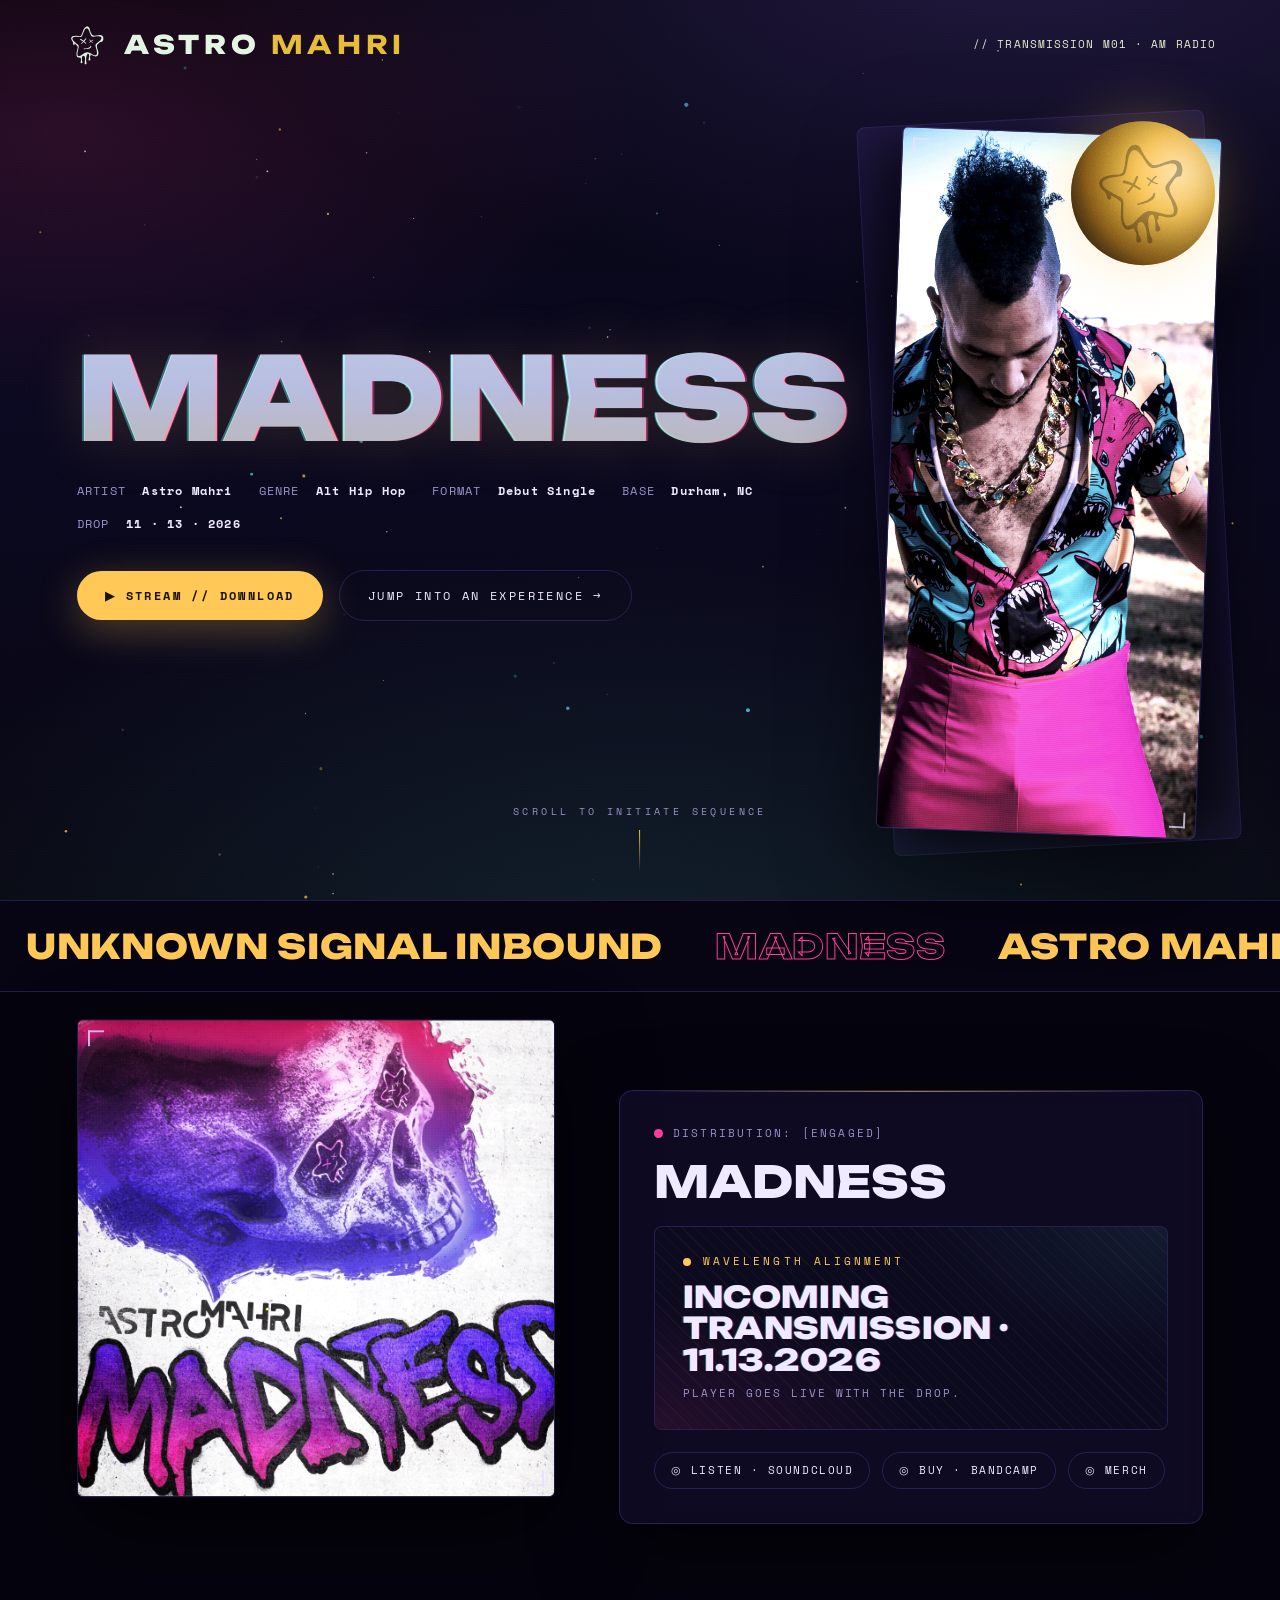
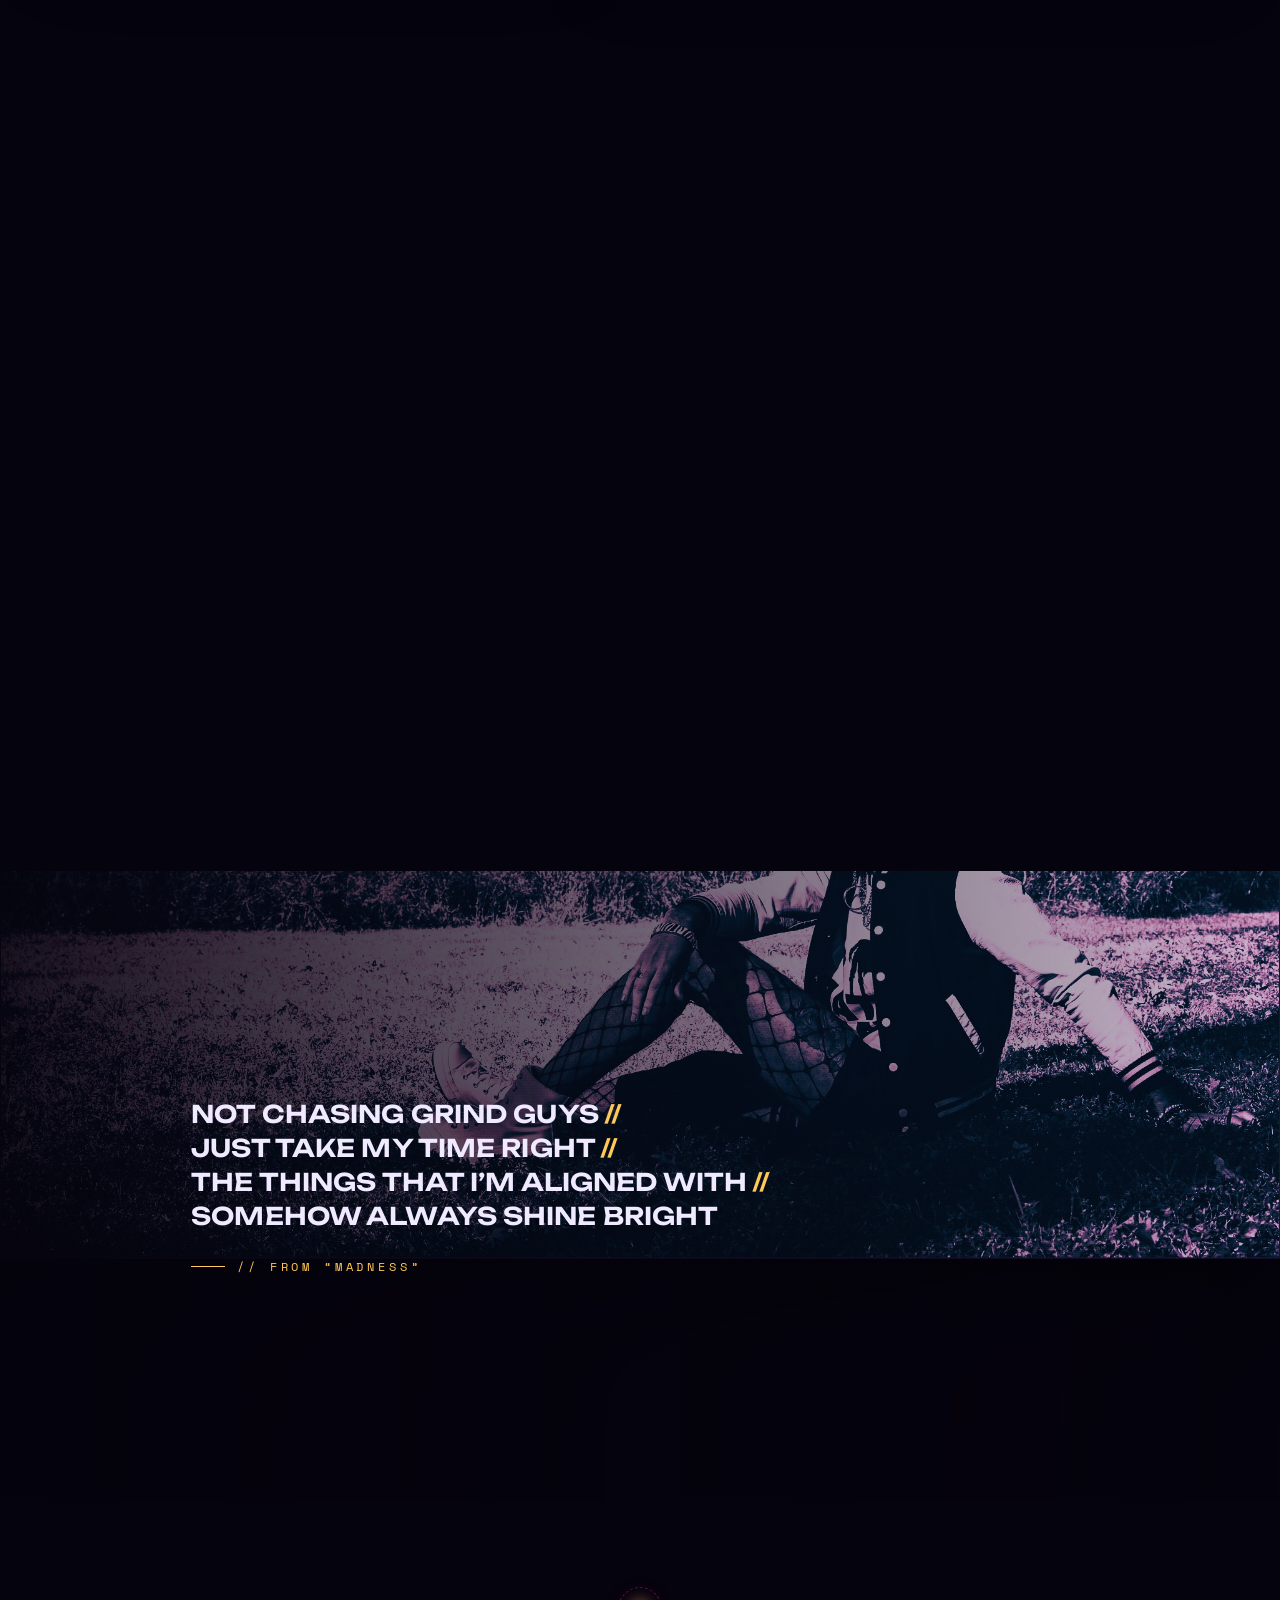
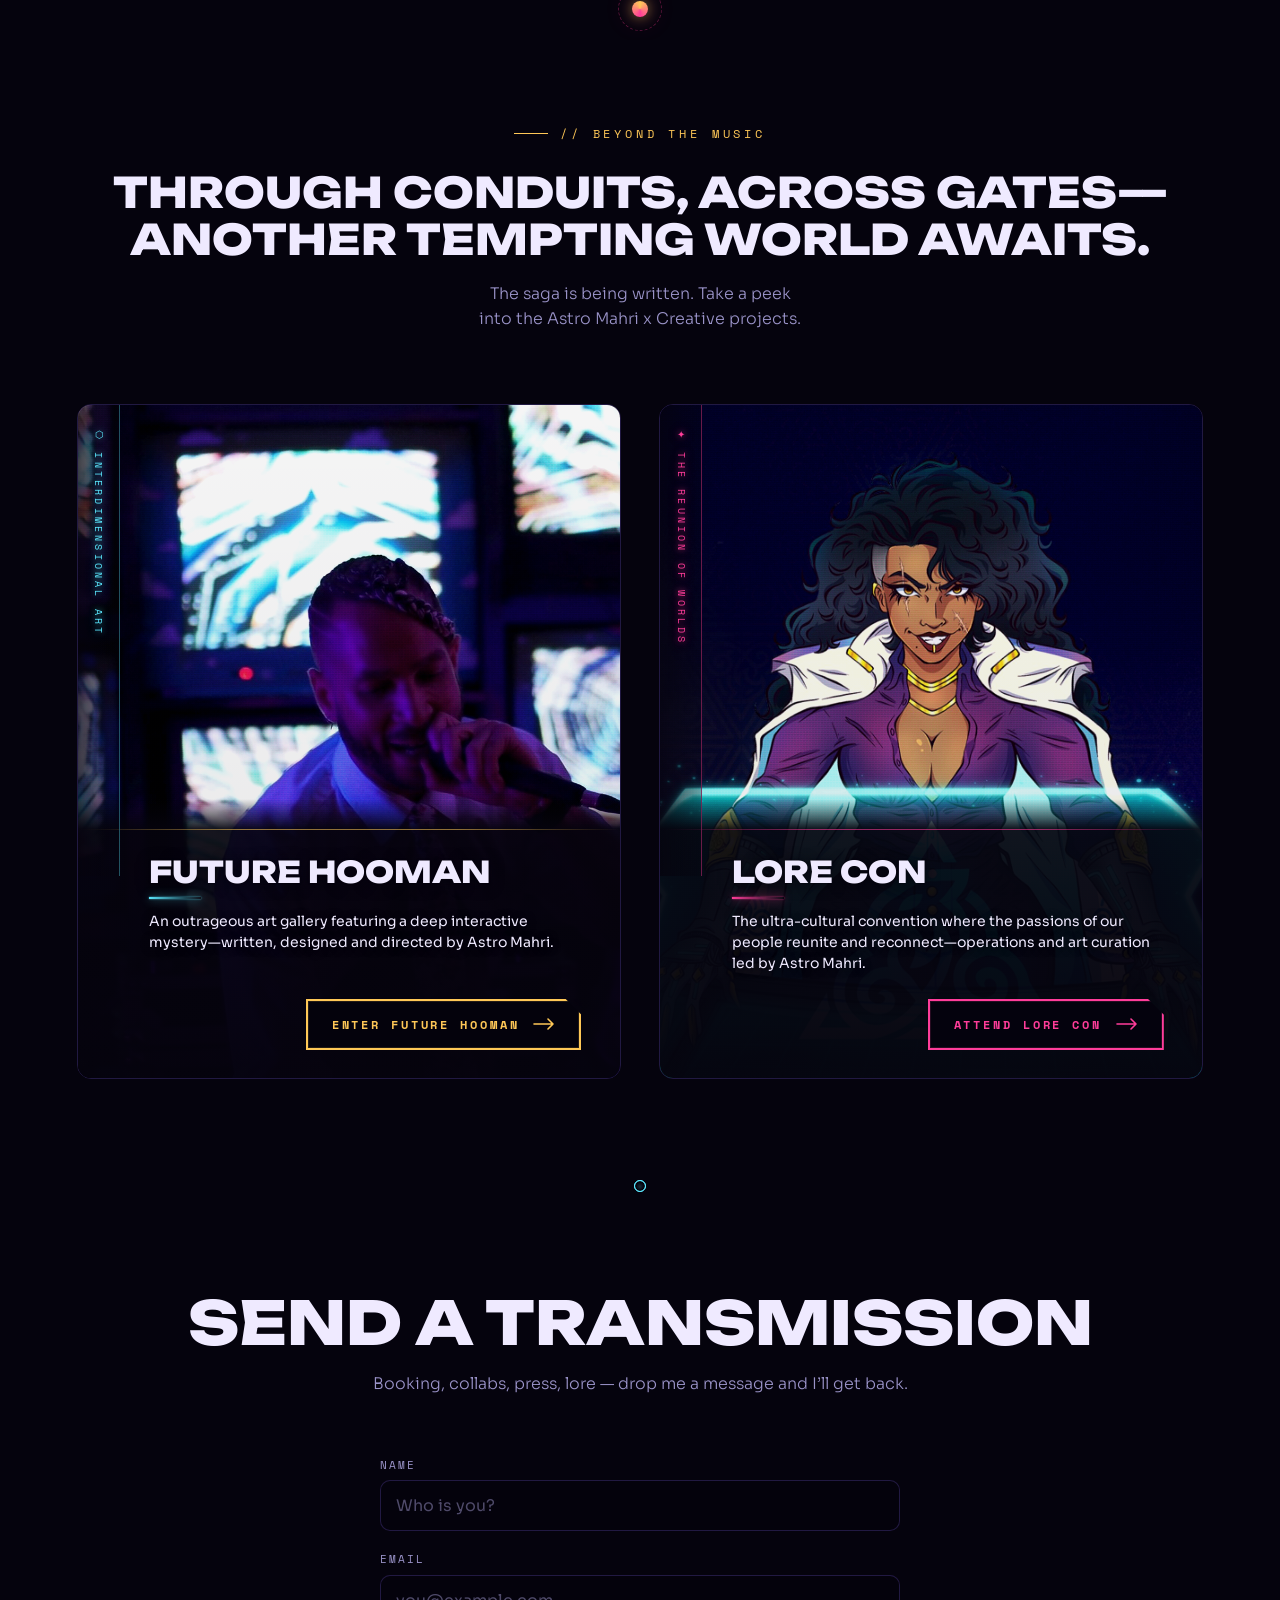
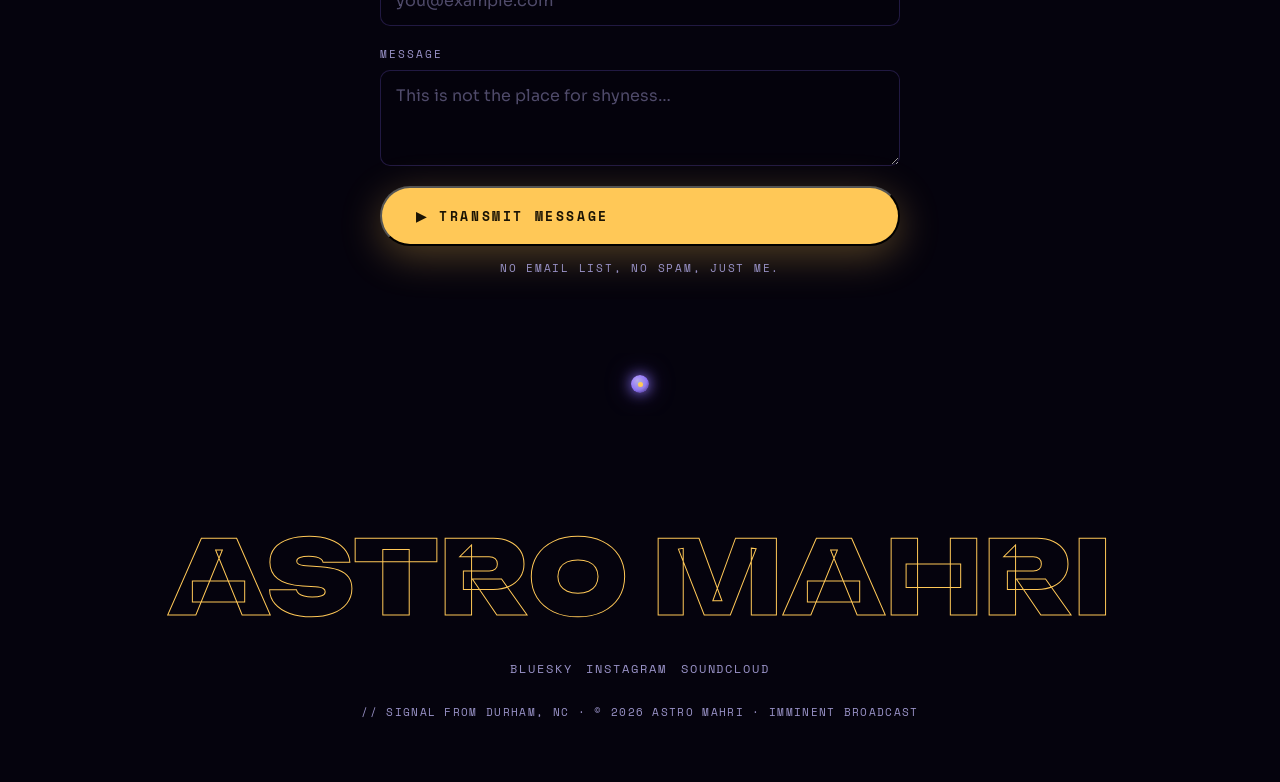
==== index.html @ f13472c8 "Drop the "ops deck" line from both contact forms Visitors have no idea what an ops deck is. The no-l" ====
﻿<!DOCTYPE html>
<html lang="en">
<head>
<meta charset="UTF-8" />
<meta name="viewport" content="width=device-width, initial-scale=1.0" />
<title>ASTRO MAHRI x CREATIVE // MUSIC + ART + EXPERIENCES</title>
<meta name="description" content="Astro Mahri // Alternative Hip Hop Artist • Operations Director at Lore Con 2026 • Interactive Art Designer at Future Hooman • Based in Durham, NC 🛰️" />

<link rel="icon" type="image/svg+xml" href="assets/branding/logo-icon.svg" />

<!-- Open Graph / social preview -->
<meta property="og:title" content="ASTRO MAHRI x CREATIVE // MUSIC + ART + EXPERIENCES" />
<meta property="og:description" content="ALT HIP HOP TRANSMISSION INCOMING // 11.13.2026 Debut Single Release ‘MADNESS’ // Only Available on Qobuz, SoundCloud, and Bandcamp" />
<meta property="og:type" content="music.song" />
<meta property="og:url" content="https://astromahri.com/" />
<meta property="og:image" content="https://astromahri.com/assets/images/cover-art.jpg" />

<!--
================================================================
  ASTRO MAHRI — SINGLE RELEASE MICROSITE
  Aesthetic: dark sci-fi / afrofuturism with graffiti grit

  >>> WHERE TO DROP IN YOUR REAL ASSETS <<<
  Search this file for the tag  [SWAP]  to find every edit point.
  Full instructions are in README.md.
================================================================
-->

<link rel="preconnect" href="https://fonts.googleapis.com" />
<link rel="preconnect" href="https://fonts.gstatic.com" crossorigin />
<link href="https://fonts.googleapis.com/css2?family=Unbounded:wght@400;600;800;900&family=Space+Mono:wght@400;700&family=Sora:wght@300;400;600&display=swap" rel="stylesheet" />

<!-- ?v= forces browsers to fetch a fresh copy; change it whenever styles.css or main.js changes -->
<link rel="stylesheet" href="css/styles.css?v=2026-10-14" />
</head>
<body>

<!-- cosmic layers -->
<div id="space"></div>
<canvas id="stars"></canvas>
<div id="grain"></div>
<div id="scanlines"></div>
<div id="progress"></div>

<!-- ============ NAV ============ -->
<nav>
  <div class="brand">
    <span class="brand-icon" aria-hidden="true"></span>
    <span class="brand-text">ASTRO <b>MAHRI</b></span>
  </div>
  <div class="nav-tag">// TRANSMISSION M01 &middot; AM RADIO</div>
</nav>

<!-- ============ HERO ============ -->
<header class="hero" id="top">
  <div class="hero-copy reveal in">
    <!-- [SWAP-TEXT] track title goes here -->
    <h1>MADNESS</h1>
    <div class="track-meta">
      <span>ARTIST&nbsp; <b>Astro Mahri</b></span>
      <span>GENRE&nbsp; <b>Alt Hip Hop</b></span>
      <span>FORMAT&nbsp; <b>Debut Single</b></span>
      <span>BASE&nbsp; <b>Durham, NC</b></span>
      <span>DROP&nbsp; <b>11 &middot; 13 &middot; 2026</b></span> <!-- [SWAP-TEXT] release date -->
    </div>
    <div class="cta-row">
      <a class="btn btn-solid" href="#release">&#9654; STREAM // DOWNLOAD</a>
      <a class="btn btn-ghost" href="#universe">JUMP INTO AN EXPERIENCE &rarr;</a>
    </div>
  </div>

  <div class="hero-portrait reveal d1 in">
    <div class="ring" aria-hidden="true"></div>
    <div class="moon" aria-hidden="true" data-parallax="0.06"></div>
    <div class="photo">
      <img src="assets/images/hero-portrait.jpg" alt="Astro Mahri portrait &mdash; shark print shirt, gold-toned chains, magenta wide-leg pants, looking down with mohawk silhouette against bright but otherworldly sky" />
      <span class="ph-corner tl"></span><span class="ph-corner br"></span>
    </div>
  </div>

  <div class="scroll-cue">SCROLL TO INITIATE SEQUENCE<span class="line"></span></div>
</header>

<!-- ============ MARQUEE ============ -->
<div class="marquee">
  <div class="marquee-track">
    <span>Unknown Signal Inbound</span><span>Madness</span><span>Astro Mahri</span><span>Transmission M01</span>
    <span>Unknown Signal Inbound</span><span>Madness</span><span>Astro Mahri</span><span>Transmission M01</span>
  </div>
</div>

<!-- ============ RELEASE + PLAYER ============ -->
<section class="release" id="release">
  <div class="photo cover reveal" data-parallax="0.06">
    <img src="assets/images/cover-art.jpg" alt="Madness &mdash; single cover art: a spray-painted skull in purple and magenta on bare concrete, the Astro Mahri star logo set into its eye sockets, the title below in graffiti lettering" />
    <span class="ph-corner tl"></span><span class="ph-corner br"></span>
  </div>

  <div class="console reveal d1">
    <div class="now-playing"><span class="pulse"></span> Distribution: [ENGAGED]</div>
    <h2>Madness</h2> <!-- [SWAP-TEXT] -->

    <div class="sc-wrap">
      <!-- ============================================================
           [SWAP-SOUNDCLOUD]
           Track not yet live. Placard is showing while we hold the slot.
           When "Madness" goes live on SoundCloud: delete the .sc-placard
           div below, then uncomment the <iframe> (and paste a fresh
           Share -> Embed snippet if the slug differs from "madness").
           ============================================================ -->
      <div class="sc-placard" role="status" aria-label="SoundCloud player will appear when the track drops">
        <div class="sc-placard-label"><span class="dot"></span>Wavelength Alignment</div>
        <div class="sc-placard-text">Incoming transmission &middot; 11.13.2026</div>
        <div class="sc-placard-sub">Player goes live with the drop.</div>
      </div>
      <!--
      <iframe
        width="100%" height="166" frameborder="no" scrolling="no" allow="autoplay"
        src="https://w.soundcloud.com/player/?url=https%3A%2F%2Fsoundcloud.com%2Fastromahri%2Fmadness&color=%23ffc857&auto_play=false&hide_related=true&show_comments=false&show_user=true&show_reposts=false&show_teaser=false&visual=false">
      </iframe>
      -->
    </div>

    <div class="console-foot">
      <a class="chip" href="https://soundcloud.com/astromahri" target="_blank" rel="noopener">&#9678; Listen &middot; SoundCloud</a>
      <a class="chip" href="https://astromahri.bandcamp.com/" target="_blank" rel="noopener">&#9678; Buy &middot; Bandcamp</a>
      <!-- Qobuz chip pending — swap QOBUZ_URL for the release page once it is live on 11.13:
      <a class="chip" href="QOBUZ_URL" target="_blank" rel="noopener">&#9678; Hi-Res Audio &middot; Qobuz</a>
      -->
      <!-- Free-DL chip pending — swap DROP_URL for the Premierely gate URL on drop day. The gate
           runs on your own domain, so the label names no service on purpose:
      <a class="chip" href="DROP_URL" target="_blank" rel="noopener">&#9678; Free Download</a>
      -->
      <a class="chip" href="https://astro-mahri-shop.fourthwall.com/products/sweatshirt-of-madness" target="_blank" rel="noopener">&#9678; Merch</a>
    </div>
  </div>
</section>

<!-- ============ MERCH ============
     Prices are a size ladder: 49 for S-XL, then 51 / 53 / 55 / 57 for 2XL-5XL,
     which is why it reads "from". Print-on-demand, so there is no stock count to
     show and nothing to sell out. -->
<section class="merch" id="merch">
  <div class="merch-art reveal">
    <img src="assets/images/merch-sweatshirt.webp" width="900" height="1200" loading="lazy"
         alt="The Sweatshirt of Madness: a hot pink crewneck printed with the Madness skull artwork and the title in graffiti lettering" />
  </div>
  <div class="merch-copy reveal d1">
    <div class="eyebrow">&#9678; Drop day merch</div>
    <h2>Sweatshirt of Madness</h2>
    <p>The cover art, worn. One colorway, S through 5XL, unisex fit. Midweight 8 oz, 50/50 cotton and polyester.</p>
    <div class="merch-meta">
      <span>From <b>$49</b></span>
      <span>Heliconia</span>
      <span>S &ndash; 5XL</span>
    </div>
    <div class="cta-row">
      <a class="btn btn-solid" href="https://astro-mahri-shop.fourthwall.com/products/sweatshirt-of-madness" target="_blank" rel="noopener">&#9654; Get the sweatshirt</a>
    </div>
  </div>
</section>

<div class="section-break style-1" aria-hidden="true"></div>

<!-- ============ EDITORIAL PHOTO BREAK ============ -->
<section class="editorial">
  <div class="ed-inner">
    <div class="photo" data-parallax="0.12">
      <img src="assets/images/performance.jpg" alt="Astro Mahri in a field, varsity jacket and fishnets, color-graded magenta and purple" />
    </div>
    <div class="ed-veil"></div>
    <div class="ed-quote is-lyric reveal">
      <p class="lyric">Not chasing grind guys <em>//</em><br />Just take my time right <em>//</em><br />The things that I&rsquo;m aligned with <em>//</em><br />somehow always shine bright</p>
      <div class="label lyric-credit">// From &ldquo;Madness&rdquo;</div>
    </div>
  </div>
</section>

<div class="section-break style-2" aria-hidden="true"></div>

<!-- ============ UNIVERSE PORTALS ============ -->
<section id="universe">
  <div class="universe-head reveal">
    <div class="label" style="justify-content:center">// Beyond the music</div>
    <h2>Through conduits, across gates&mdash;<br />another tempting world awaits.</h2>
    <p>The saga is being written. Take a peek into the Astro Mahri x Creative projects.</p>
  </div>

  <div class="portals">
    <!-- ===== FUTURE HOOMAN ===== -->
    <a class="portal fh reveal d1" href="https://www.futurehooman.com/" target="_blank" rel="noopener">
      <div class="photo">
        <img src="assets/images/future-hooman.jpg" alt="Astro Mahri performing at a mic in front of a wall of CRT monitors playing psychedelic patterns" />
      </div>
      <div class="pveil"></div>
      <aside class="portal-rail" aria-hidden="true">
        <span class="portal-rail-text">&#11041; Interdimensional Art</span>
      </aside>
      <div class="portal-body">
        <h3>Future Hooman</h3>
        <p>An outrageous art gallery featuring a deep interactive mystery&mdash;written, designed and directed by Astro Mahri.</p>
        <div class="portal-cta-tab">
          <span>Enter Future Hooman</span>
          <svg width="22" height="12" viewBox="0 0 22 12" fill="none"><path d="M1 6h19M15 1l5 5-5 5" stroke="currentColor" stroke-width="1.6" stroke-linecap="round" stroke-linejoin="round"/></svg>
        </div>
      </div>
    </a>

    <!-- ===== LORE CON ===== -->
    <a class="portal lc reveal d2" href="https://loreconvention.com/" target="_blank" rel="noopener">
      <div class="photo">
        <img src="assets/images/lore-con.jpg" alt="LORECON character art and wordmark on a dark violet backdrop" />
      </div>
      <div class="pveil"></div>
      <aside class="portal-rail" aria-hidden="true">
        <span class="portal-rail-text">&#10022; The Reunion of Worlds</span>
      </aside>
      <div class="portal-body">
        <h3>Lore Con</h3>
        <p>The ultra-cultural convention where the passions of our people reunite and reconnect&mdash;operations and art curation led by Astro Mahri.</p>
        <div class="portal-cta-tab">
          <span>Attend Lore Con</span>
          <svg width="22" height="12" viewBox="0 0 22 12" fill="none"><path d="M1 6h19M15 1l5 5-5 5" stroke="currentColor" stroke-width="1.6" stroke-linecap="round" stroke-linejoin="round"/></svg>
        </div>
      </div>
    </a>
  </div>
</section>

<div class="section-break style-3" aria-hidden="true"></div>

<!-- ============ CONTACT ============ -->
<section id="contact">
  <div class="contact-head reveal">
    <h2>Send a transmission</h2>
    <p>Booking, collabs, press, lore &mdash; drop me a message and I&rsquo;ll get back.</p>
  </div>

  <div class="contact-form-wrap reveal d1">
    <div class="status" id="status" role="alert" aria-live="assertive"></div>

    <form id="leadForm" novalidate>
      <div class="field" id="f-name">
        <label for="name">Name</label>
        <input id="name" name="name" type="text" autocomplete="name"
               maxlength="100" required placeholder="Who is you?" />
        <span class="err" id="e-name"></span>
      </div>

      <div class="field" id="f-email">
        <label for="email">Email</label>
        <input id="email" name="email" type="email" autocomplete="email"
               inputmode="email" maxlength="254" required placeholder="you@example.com" />
        <span class="err" id="e-email"></span>
      </div>

      <div class="field" id="f-note">
        <label for="note">Message</label>
        <textarea id="note" name="note" maxlength="2000"
                  placeholder="This is not the place for shyness&hellip;"></textarea>
        <span class="err" id="e-note"></span>
      </div>

      <!-- Honeypot: hidden from people, tempting to bots. Named outside the
           autocomplete vocabulary and hidden with display:none — an off-screen
           field called "company" gets autofilled by browsers and password
           managers, which silently discarded real submissions. -->
      <div class="hp" aria-hidden="true">
        <label for="subject_ref">Leave this field blank</label>
        <input id="subject_ref" name="subject_ref" type="text" tabindex="-1" autocomplete="off" />
      </div>

      <button class="btn btn-solid contact-btn" type="submit" id="submitBtn">
        &#9654; Transmit Message
      </button>
      <p class="contact-note">No email list, no spam, just me.</p>
    </form>

    <div class="done" id="done">
      <div class="tick" aria-hidden="true">&#10003;</div>
      <h3>Transmission received.</h3>
      <p>Your courage is noted. I will find your message with my eyes in time. Though I can&rsquo;t be sure when exactly I&rsquo;ll reply.</p>
    </div>
  </div>
</section>

<div class="section-break style-4" aria-hidden="true"><span class="orbit-rev"></span></div>

<!-- ============ FOOTER ============ -->
<footer>
  <div class="big reveal">ASTRO MAHRI</div>
  <div class="social reveal d1">
    <a href="https://bsky.app/profile/astromahri.space" target="_blank" rel="noopener">Bluesky</a>
    <a href="https://www.instagram.com/astromahri/" target="_blank" rel="noopener">Instagram</a>
    <a href="https://soundcloud.com/astromahri" target="_blank" rel="noopener">SoundCloud</a>
  </div>
  <div class="fineprint">// SIGNAL FROM DURHAM, NC &middot; &copy; 2026 ASTRO MAHRI &middot; IMMINENT BROADCAST</div>
</footer>

<script>
(function () {
  var form = document.getElementById('leadForm');
  if (!form) return;
  var btn = document.getElementById('submitBtn');
  var status = document.getElementById('status');
  var done = document.getElementById('done');
  var loadedAt = Date.now();

  function setError(field, msg) {
    document.getElementById('f-' + field).classList.toggle('invalid', !!msg);
    document.getElementById('e-' + field).textContent = msg || '';
  }
  function clearErrors() { ['name', 'email', 'note'].forEach(function (f) { setError(f, ''); }); }

  function fail(msg) {
    status.className = 'status bad show';
    // Never lose the lead to a broken save. Hand over a route that cannot break.
    status.innerHTML = msg + ' <a href="mailto:astromahri@gmail.com" style="color:#ffc857">Email me directly</a> and I will pick it up there.';
  }

  form.addEventListener('submit', function (e) {
    e.preventDefault();
    clearErrors();
    status.className = 'status';

    var name = document.getElementById('name').value.trim();
    var email = document.getElementById('email').value.trim();

    var bad = false;
    if (!name) { setError('name', 'Your name goes here.'); bad = true; }
    if (!email) { setError('email', 'Email pleeeeease.'); bad = true; }
    else if (!/^[^\s@]+@[^\s@]+\.[^\s@]{2,}$/.test(email)) {
      setError('email', 'Hmmm that don\'t look like an email address.'); bad = true;
    }
    if (bad) return;

    btn.disabled = true;
    btn.textContent = 'Sending…';

    fetch('/api/lead/website', {
      method: 'POST',
      headers: { 'Content-Type': 'application/json' },
      body: JSON.stringify({
        name: name,
        email: email,
        note: document.getElementById('note').value.trim(),
        subject_ref: document.getElementById('subject_ref').value,
        t: loadedAt
        // No source field. The endpoint decides it, server-side.
      })
    })
      .then(function (r) {
        return r.json().catch(function () { return {}; }).then(function (body) {
          return { ok: r.ok, status: r.status, body: body };
        });
      })
      .then(function (res) {
        if (res.ok && res.body.ok) {
          form.style.display = 'none';
          done.classList.add('show');
          return;
        }
        btn.disabled = false;
        btn.innerHTML = '&#9654; Transmit Message';

        if (res.status === 400 && res.body.fields) {
          Object.keys(res.body.fields).forEach(function (f) { setError(f, res.body.fields[f]); });
          return;
        }
        if (res.status === 429) {
          status.className = 'status bad show';
          status.textContent = res.body.error || 'Too many tries. Give it a minute.';
          return;
        }
        fail(res.body.error || 'Mah bad. Something broke on my end.');
      })
      .catch(function () {
        btn.disabled = false;
        btn.innerHTML = '&#9654; Transmit Message';
        fail('Could not reach the server.');
      });
  });
})();
</script>
<script src="js/main.js?v=2026-10-14"></script>
</body>
</html>
---- css/styles.css ----
﻿/* ================================================================
   ASTRO MAHRI â€” RELEASE MICROSITE
   Aesthetic: dark sci-fi / afrofuturism with graffiti grit
   ================================================================ */

:root{
  --void:#05030d;
  --deep:#0a0820;
  --ink:#13102e;
  --panel:rgba(22,17,52,.55);
  --gold:#ffc857;
  --gold-deep:#c98a1f;
  --magenta:#ff3d9a;
  --cyan:#5be9ff;
  --violet:#8a6bff;
  --text:#efeaff;
  --muted:#9a93c8;
  --line:rgba(138,107,255,.22);
  --display:'Unbounded', sans-serif;
  --mono:'Space Mono', monospace;
  --body:'Sora', sans-serif;
}

*{margin:0;padding:0;box-sizing:border-box}
html{scroll-behavior:smooth}
body{
  background:var(--void);
  color:var(--text);
  font-family:var(--body);
  font-weight:300;
  line-height:1.6;
  overflow-x:hidden;
  -webkit-font-smoothing:antialiased;
}
::selection{background:var(--magenta);color:#fff}

/* ---------- FIXED COSMIC BACKDROP ---------- */
#space{
  position:fixed;inset:0;z-index:-3;
  background:
    radial-gradient(120% 80% at 80% -10%, rgba(138,107,255,.22), transparent 55%),
    radial-gradient(90% 60% at 5% 15%, rgba(255,61,154,.14), transparent 50%),
    radial-gradient(120% 90% at 50% 110%, rgba(91,233,255,.12), transparent 55%),
    linear-gradient(180deg,#05030d 0%, #0a0820 45%, #07050f 100%);
}
#stars{position:fixed;inset:0;width:100%;height:100%;z-index:-2;display:block}
/* film grain */
#grain{
  position:fixed;inset:0;z-index:-1;pointer-events:none;opacity:.11;
  background-image:url("data:image/svg+xml,%3Csvg xmlns='http://www.w3.org/2000/svg' width='160' height='160'%3E%3Cfilter id='n'%3E%3CfeTurbulence type='fractalNoise' baseFrequency='0.9' numOctaves='2'/%3E%3C/filter%3E%3Crect width='100%25' height='100%25' filter='url(%23n)'/%3E%3C/svg%3E");
  mix-blend-mode:overlay;
}
/* global CRT scanlines â€” fine horizontal bands at very low opacity */
#scanlines{
  position:fixed;inset:0;z-index:-1;pointer-events:none;
  background:repeating-linear-gradient(0deg, rgba(255,255,255,.022) 0 1px, transparent 1px 3px);
  mix-blend-mode:overlay;
}

/* ---------- SCROLL PROGRESS ORBIT ---------- */
#progress{
  position:fixed;top:0;left:0;height:2px;width:0%;z-index:60;
  background:linear-gradient(90deg,var(--magenta),var(--gold),var(--cyan));
  box-shadow:0 0 14px var(--gold);
}

/* ---------- NAV ---------- */
nav{
  position:fixed;top:0;left:0;right:0;z-index:50;
  display:flex;justify-content:space-between;align-items:center;
  padding:22px clamp(20px,5vw,64px);
  mix-blend-mode:difference;
}
.brand{
  display:flex;align-items:center;gap:14px;
  font-family:var(--display);font-weight:800;letter-spacing:.18em;
  font-size:clamp(15px, 2vw, 29px);
  text-transform:uppercase;color:#fff;
}
.brand-icon{
  display:inline-block;flex-shrink:0;
  width:clamp(26px, 3.6vw, 50px);height:clamp(26px, 3.6vw, 50px);
  background:currentColor;
  -webkit-mask:url('../assets/branding/logo-icon.svg') center/contain no-repeat;
          mask:url('../assets/branding/logo-icon.svg') center/contain no-repeat;
}
.brand-text{display:inline-block}
.brand b{color:var(--gold)}
.nav-tag{font-family:var(--mono);font-size:11px;color:#fff;letter-spacing:.1em}
.nav-play{
  font-family:var(--mono);font-size:11px;letter-spacing:.18em;text-transform:uppercase;
  color:#fff;text-decoration:none;border:1px solid #fff;border-radius:40px;
  padding:9px 18px;transition:.35s;
}
.nav-play:hover{background:#fff;color:#000}

/* ---------- LAYOUT HELPERS ---------- */
section{position:relative;padding:clamp(56px,8.4vh,112px) clamp(20px,6vw,90px)}
.label{
  font-family:var(--mono);font-size:12px;letter-spacing:.32em;text-transform:uppercase;
  color:var(--gold);display:inline-flex;align-items:center;gap:12px;margin-bottom:26px;
}
.label::before{content:'';width:34px;height:1px;background:var(--gold)}
.coord{font-family:var(--mono);font-size:11px;color:var(--muted);letter-spacing:.18em}

/* reveal on scroll */
.reveal{opacity:0;transform:translateY(46px);transition:opacity 1s cubic-bezier(.2,.7,.2,1),transform 1s cubic-bezier(.2,.7,.2,1)}
.reveal.in{opacity:1;transform:none}
.reveal.d1{transition-delay:.12s}.reveal.d2{transition-delay:.24s}.reveal.d3{transition-delay:.36s}

/* ---------- PHOTO SYSTEM (placeholder-friendly) ---------- */
/* Each .photo is a labelled, on-brand placeholder until you drop in a real image.
   To use a real photo, add: style="background-image:url('assets/images/file.jpg')"
   OR drop an <img> inside (see commented examples in index.html). */
.photo{
  position:relative;overflow:hidden;border:1px solid var(--line);
  background-size:cover;background-position:center;
  box-shadow:0 30px 90px rgba(0,0,0,.6), inset 0 0 0 1px rgba(255,255,255,.03);
  isolation:isolate;
}
.photo img{
  width:100%;height:100%;object-fit:cover;display:block;
  /* push contrast + drop saturation a hair so photos read printed-zine, not magazine-glossy */
  filter:contrast(1.08) saturate(.92);
}
.photo .ph-grad{position:absolute;inset:0;z-index:-1}
.photo::after{ /* layered grit: tight scanlines, magenta halftone, dual vignettes */
  content:'';position:absolute;inset:0;pointer-events:none;z-index:2;
  background:
    /* tighter scanlines */
    repeating-linear-gradient(0deg, rgba(255,255,255,.07) 0 1px, transparent 1px 2px),
    /* magenta halftone dots, denser */
    radial-gradient(rgba(255,61,154,.10) 1px, transparent 1.4px) 0 0/3px 3px,
    /* top vignette */
    radial-gradient(120% 120% at 50% 0%, transparent 28%, rgba(5,3,13,.55) 100%),
    /* bottom vignette */
    radial-gradient(120% 120% at 50% 100%, transparent 28%, rgba(5,3,13,.45) 100%);
  mix-blend-mode:overlay;opacity:.85;
}
/* a second pass: subtle film-grain noise tinted slightly cyan, multiply blend */
.photo::before{
  content:'';position:absolute;inset:0;pointer-events:none;z-index:1;
  background-image:url("data:image/svg+xml,%3Csvg xmlns='http://www.w3.org/2000/svg' width='220' height='220'%3E%3Cfilter id='n'%3E%3CfeTurbulence type='fractalNoise' baseFrequency='1.1' numOctaves='2'/%3E%3CfeColorMatrix values='0 0 0 0 0.36  0 0 0 0 0.91  0 0 0 0 1  0 0 0 0.65 0'/%3E%3C/filter%3E%3Crect width='100%25' height='100%25' filter='url(%23n)'/%3E%3C/svg%3E");
  mix-blend-mode:soft-light;opacity:.32;
}
.ph-tag{
  position:absolute;left:14px;bottom:12px;z-index:2;
  font-family:var(--mono);font-size:10px;letter-spacing:.2em;color:rgba(255,255,255,.82);
  background:rgba(5,3,13,.45);padding:5px 10px;border:1px solid rgba(255,255,255,.18);backdrop-filter:blur(4px);
}
.ph-corner{position:absolute;width:16px;height:16px;z-index:2;border-color:var(--gold);opacity:.8}
.ph-corner.tl{top:10px;left:10px;border-top:2px solid;border-left:2px solid}
.ph-corner.br{bottom:10px;right:10px;border-bottom:2px solid;border-right:2px solid}

/* ============ HERO ============ */
.hero{min-height:100vh;display:grid;grid-template-columns:1.15fr .85fr;align-items:center;gap:40px;padding:120px clamp(20px,6vw,90px) clamp(40px,6vh,80px)}
.hero-copy{position:relative;z-index:2}
.hero h1{
  font-family:var(--display);font-weight:900;line-height:.92;text-transform:uppercase;
  font-size:clamp(min(48px, 11.8vw),9vw,132px);letter-spacing:-.01em;
  background:linear-gradient(180deg,#fff 0%, #efeaff 40%, var(--gold) 130%);
  -webkit-background-clip:text;background-clip:text;color:transparent;
  /* chromatic split: cyan ghost left, magenta ghost right + the original gold glow */
  text-shadow:
    -1.5px 0 0 rgba(91,233,255,.4),
    1.5px 0 0 rgba(255,61,154,.4),
    0 0 60px rgba(255,200,87,.18);
}
.hero h1 .glow{
  color:var(--magenta);-webkit-text-fill-color:var(--magenta);
  /* layered drop-shadows fake sprayed paint + push the chromatic split harder on the accent word */
  filter:
    drop-shadow(0 0 1px rgba(255,61,154,.95))
    drop-shadow(0 0 14px rgba(255,61,154,.55))
    drop-shadow(-1.5px 0 0 rgba(91,233,255,.5))
    drop-shadow(1.5px 0 0 rgba(255,61,154,.55));
}
.track-meta{display:flex;flex-wrap:wrap;gap:14px 26px;margin:30px 0 36px;font-family:var(--mono);font-size:12px;letter-spacing:.1em;color:var(--muted)}
.track-meta b{color:var(--text);font-weight:700}
.cta-row{display:flex;flex-wrap:wrap;gap:16px;align-items:center}
.btn{
  font-family:var(--mono);font-size:12px;letter-spacing:.2em;text-transform:uppercase;
  text-decoration:none;padding:15px 28px;border-radius:44px;transition:.4s;display:inline-flex;align-items:center;gap:10px;
}
.btn-solid{background:var(--gold);color:#1a1304;font-weight:700;box-shadow:0 10px 40px rgba(255,200,87,.3)}
.btn-solid:hover{transform:translateY(-3px);box-shadow:0 16px 50px rgba(255,200,87,.5)}
.btn-ghost{border:1px solid var(--line);color:var(--text)}
.btn-ghost:hover{border-color:var(--magenta);color:var(--magenta);box-shadow:0 0 30px rgba(255,61,154,.25)}

/* hero portrait */
.hero-portrait{
  position:relative;height:78vh;max-height:760px;
  /* lock a minimum width so the aspect ratio never goes thinner than ~9:16
     (height * 9/16 at the responsive lower-bound), which makes the figure
     read awkward / stretched */
  min-width:320px;
}
.hero-portrait .photo{position:absolute;inset:0;border-radius:6px;transform:rotate(2.2deg);z-index:2}
/* double frame â€” slightly larger box behind the photo, off-rotated for layering effect */
.hero-portrait .ring{
  position:absolute;inset:-14px;border:1px solid var(--line);border-radius:8px;
  transform:rotate(-3deg);z-index:0;
  box-shadow:0 0 60px rgba(138,107,255,.16) inset;
}
/* ===== Logo moon â€” sits IN FRONT of the figure as a small celestial mark =====
   Smaller disc with the logo prominent inside. Drifts slowly on scroll
   (data-parallax="0.06" set in HTML) so the figure stays grounded while the
   moon hovers in the sky. */
.hero-portrait .moon{
  position:absolute;z-index:3;
  /* upper-right of the photo, tucked in toward the corner (no viewport overflow) */
  top:-4%;right:-2%;
  width:clamp(120px, 16vh, 180px);height:clamp(120px, 16vh, 180px);
  border-radius:50%;
  /* moon surface: bright spot at ~70Â° (upper-right), shadow at ~250Â° (lower-left) */
  background:
    radial-gradient(circle at 75% 36%, #ffe2a3 0%, var(--gold) 30%, var(--gold-deep) 65%, #1a1304 100%);
  box-shadow:
    0 0 60px rgba(255,200,87,.32),
    inset 22px -18px 50px rgba(5,3,13,.55);
  pointer-events:none;
}
/* logo icon as the moon's "face" â€” sized prominently inside the disc */
.hero-portrait .moon::before{
  content:'';position:absolute;inset:8%;
  background:rgba(5,3,13,.32);
  -webkit-mask:url('../assets/branding/logo-icon.svg') center/contain no-repeat;
          mask:url('../assets/branding/logo-icon.svg') center/contain no-repeat;
  transform:rotate(-12deg);
}
/* subtle craters / surface noise to make it feel lunar, not just a graphic disc */
.hero-portrait .moon::after{
  content:'';position:absolute;inset:0;border-radius:50%;
  background-image:url("data:image/svg+xml,%3Csvg xmlns='http://www.w3.org/2000/svg' width='240' height='240'%3E%3Cfilter id='n'%3E%3CfeTurbulence type='fractalNoise' baseFrequency='0.85' numOctaves='2'/%3E%3C/filter%3E%3Crect width='100%25' height='100%25' filter='url(%23n)'/%3E%3C/svg%3E");
  mix-blend-mode:overlay;opacity:.35;
}
.scroll-cue{position:absolute;left:50%;bottom:28px;transform:translateX(-50%);font-family:var(--mono);font-size:10px;letter-spacing:.34em;color:var(--muted);text-align:center}
.scroll-cue .line{display:block;width:1px;height:42px;margin:10px auto 0;background:linear-gradient(var(--gold),transparent);animation:drop 1.8s infinite}
@keyframes drop{0%{transform:scaleY(0);transform-origin:top}50%{transform:scaleY(1);transform-origin:top}51%{transform-origin:bottom}100%{transform:scaleY(0);transform-origin:bottom}}

/* ============ SECTION BREAK â€” transmission rhythm between sections =============
   Four distinct cosmic micro-animations, one per break, cycling through:
   1) Shooting star (gold streak across the band)
   2) Rotating planet (conic-gradient sphere spinning)
   3) Radar ping (cyan expanding rings + center dot)
   4) Orbiting satellite (violet anchor + gold dot in orbit)
   ============================================================================ */
.section-break{
  position:relative;
  min-height:clamp(56px, 7vh, 98px);
  display:flex;align-items:center;justify-content:center;
  pointer-events:none;
  overflow:hidden;
}

/* === Variant 1: Shooting star â€” gold streak across the band === */
/* one shooting star at a time; JS toggles .shooting class to fire it with a random 5-10s delay */
.section-break.style-1::after{
  content:'';position:absolute;top:50%;
  width:5px;height:5px;border-radius:50%;
  background:#fff5dc;
  box-shadow:
    0 0 8px #fff5dc,
    0 0 16px var(--gold),
    -10px 2px 8px rgba(255,200,87,.85),
    -22px 6px 12px rgba(255,200,87,.65),
    -38px 11px 16px rgba(255,200,87,.45),
    -58px 17px 20px rgba(255,200,87,.30),
    -82px 24px 24px rgba(255,200,87,.18),
    -110px 32px 28px rgba(255,200,87,.10);
  opacity:0;
}
.section-break.style-1.shooting::after{
  animation:shoot 1s ease-in 1;
}
@keyframes shoot{
  0%   {left:5%;transform:translate(-50%, -50%);opacity:0}
  8%   {opacity:1}
  92%  {opacity:1}
  100% {left:95%;transform:translate(-50%, -50%);opacity:0}
}

/* === Variant 2: Rotating planet â€” conic-gradient sphere with a faint orbit === */
.section-break.style-2::before{
  content:'';position:absolute;top:50%;left:50%;
  width:42px;height:42px;border-radius:50%;
  border:1px dashed rgba(255,61,154,.32);
  transform:translate(-50%, -50%);
  animation:orbit-ring-spin 8s linear infinite;
}
.section-break.style-2::after{
  content:'';position:absolute;top:50%;left:50%;
  width:16px;height:16px;border-radius:50%;
  /* two-tone brand planet: gold dayside fading to magenta night */
  background:conic-gradient(from 0deg, var(--gold), var(--magenta), var(--gold));
  box-shadow:0 0 14px rgba(255,200,87,.55), 0 0 28px rgba(255,61,154,.3);
  transform:translate(-50%, -50%);
  animation:planet-spin 5s linear infinite, planet-breathe 2.4s ease-in-out infinite;
}
@keyframes orbit-ring-spin{
  from{transform:translate(-50%, -50%) rotate(0deg)}
  to  {transform:translate(-50%, -50%) rotate(360deg)}
}
@keyframes planet-spin{
  from{transform:translate(-50%, -50%) rotate(0deg)}
  to  {transform:translate(-50%, -50%) rotate(360deg)}
}
@keyframes planet-breathe{
  0%,100%{box-shadow:0 0 10px rgba(255,200,87,.45), 0 0 22px rgba(255,61,154,.22)}
  50%   {box-shadow:0 0 20px rgba(255,200,87,.85), 0 0 42px rgba(255,61,154,.5)}
}

/* === Variant 3: Radar ping â€” expanding cyan rings out of a central dot === */
.section-break.style-3::before,
.section-break.style-3::after{
  content:'';position:absolute;top:50%;left:50%;
  width:10px;height:10px;border-radius:50%;
  border:1.5px solid var(--cyan);
  transform:translate(-50%, -50%);
  animation:ping 2.4s ease-out infinite;
}
.section-break.style-3::after{animation-delay:1.2s}
.section-break.style-3{
  background:radial-gradient(circle at 50% 50%, rgba(91,233,255,.18) 0, transparent 4px);
}
@keyframes ping{
  0%   {transform:translate(-50%, -50%) scale(.4);opacity:1;border-width:1.8px}
  100% {transform:translate(-50%, -50%) scale(5);opacity:0;border-width:.5px}
}

/* === Variant 4: Orbiting satellite â€” violet anchor + gold dot in orbit === */
.section-break.style-4::before{
  /* center planet, bigger now with a moon-like radial gradient */
  content:'';position:absolute;top:50%;left:50%;
  width:18px;height:18px;border-radius:50%;
  background:radial-gradient(circle at 35% 30%, #b8a0ff 0%, var(--violet) 55%, #2a1b5f 100%);
  box-shadow:0 0 14px var(--violet), 0 0 28px rgba(138,107,255,.4);
  transform:translate(-50%, -50%);
  animation:anchor-breathe 2.4s ease-in-out infinite;
}
.section-break.style-4::after{
  /* outer satellite — clockwise orbit, gold */
  content:'';position:absolute;top:50%;left:50%;
  width:5px;height:5px;border-radius:50%;
  margin:-2.5px 0 0 -2.5px;
  background:var(--gold);
  box-shadow:0 0 8px var(--gold), 0 0 18px rgba(255,200,87,.45);
  animation:orbit 3.2s linear infinite;
}
.section-break.style-4 .orbit-rev{
  /* inner satellite — counter-clockwise orbit, cyan, smaller orbit radius */
  position:absolute;top:50%;left:50%;
  width:4px;height:4px;border-radius:50%;
  margin:-2px 0 0 -2px;
  background:var(--cyan);
  box-shadow:0 0 7px var(--cyan), 0 0 16px rgba(91,233,255,.4);
  animation:orbit-rev 2.4s linear infinite;
}
@keyframes orbit{
  from{transform:rotate(0deg) translateX(30px) rotate(0deg)}
  to  {transform:rotate(360deg) translateX(30px) rotate(-360deg)}
}
@keyframes orbit-rev{
  from{transform:rotate(0deg) translateX(20px) rotate(0deg)}
  to  {transform:rotate(-360deg) translateX(20px) rotate(360deg)}
}
@keyframes anchor-breathe{
  0%,100%{box-shadow:0 0 10px var(--violet), 0 0 22px rgba(138,107,255,.3)}
  50%   {box-shadow:0 0 18px var(--violet), 0 0 36px rgba(138,107,255,.55)}
}

/* ============ MARQUEE TRANSMISSION ============ */
.marquee{border-top:1px solid var(--line);border-bottom:1px solid var(--line);padding:18px 0;overflow:hidden;white-space:nowrap;background:rgba(10,8,32,.4)}
.marquee-track{display:inline-block;animation:scrollx 26s linear infinite;font-family:var(--display);font-weight:800;text-transform:uppercase;font-size:clamp(20px,3vw,34px);letter-spacing:.02em}
.marquee-track span{color:var(--gold);margin:0 26px}
.marquee-track span:nth-child(even){color:var(--text);-webkit-text-stroke:1px var(--magenta);-webkit-text-fill-color:transparent}
@keyframes scrollx{from{transform:translateX(0)}to{transform:translateX(-50%)}}

/* ============ RELEASE / PLAYER ============ */
.release{display:grid;grid-template-columns:.9fr 1.1fr;gap:clamp(30px,5vw,70px);align-items:center}
.cover{aspect-ratio:1;border-radius:6px}
.console{
  background:var(--panel);border:1px solid var(--line);border-radius:14px;padding:clamp(20px,3vw,34px);
  backdrop-filter:blur(14px);box-shadow:0 30px 80px rgba(0,0,0,.5);position:relative;
}
.console::before{content:'';position:absolute;top:0;left:24px;right:24px;height:1px;background:linear-gradient(90deg,transparent,var(--gold),transparent);opacity:.6}
.console h2{font-family:var(--display);font-weight:800;font-size:clamp(28px,4vw,44px);text-transform:uppercase;line-height:1;margin:6px 0 22px}
.now-playing{display:flex;align-items:center;gap:10px;font-family:var(--mono);font-size:11px;letter-spacing:.2em;color:var(--muted);margin-bottom:18px;text-transform:uppercase}
.pulse{width:9px;height:9px;border-radius:50%;background:var(--magenta);box-shadow:0 0 0 0 rgba(255,61,154,.7);animation:pulse 1.6s infinite}
@keyframes pulse{0%{box-shadow:0 0 0 0 rgba(255,61,154,.6)}70%{box-shadow:0 0 0 12px rgba(255,61,154,0)}100%{box-shadow:0 0 0 0 rgba(255,61,154,0)}}
.sc-wrap{border-radius:8px;overflow:hidden;border:1px solid var(--line);background:#0c0a1f}
.sc-wrap iframe{display:block}
/* placard shown in place of the player while the track is in flight */
.sc-placard{
  display:flex;flex-direction:column;justify-content:center;gap:10px;
  padding:26px 28px;min-height:166px;position:relative;overflow:hidden;
  background:
    repeating-linear-gradient(45deg, transparent 0 8px, rgba(255,200,87,.04) 8px 9px),
    radial-gradient(85% 110% at 0% 100%, rgba(255,61,154,.10), transparent 60%),
    radial-gradient(85% 110% at 100% 0%, rgba(91,233,255,.08), transparent 60%);
}
.sc-placard-label{
  font-family:var(--mono);font-size:11px;letter-spacing:.28em;text-transform:uppercase;
  color:var(--gold);display:inline-flex;align-items:center;gap:12px;
}
.sc-placard-label .dot{
  width:8px;height:8px;border-radius:50%;background:var(--gold);
  box-shadow:0 0 0 0 rgba(255,200,87,.7);animation:placard-pulse 1.8s infinite;
}
@keyframes placard-pulse{
  0%{box-shadow:0 0 0 0 rgba(255,200,87,.6)}
  70%{box-shadow:0 0 0 10px rgba(255,200,87,0)}
  100%{box-shadow:0 0 0 0 rgba(255,200,87,0)}
}
.sc-placard-text{
  font-family:var(--display);font-weight:800;font-size:clamp(20px,2.6vw,30px);
  text-transform:uppercase;letter-spacing:.01em;color:var(--text);line-height:1.05;
  text-shadow:-1px 0 0 rgba(91,233,255,.4), 1px 0 0 rgba(255,61,154,.4);
}
.sc-placard-sub{
  font-family:var(--mono);font-size:11px;letter-spacing:.18em;text-transform:uppercase;
  color:var(--muted);
}
.console-foot{display:flex;flex-wrap:wrap;gap:12px;margin-top:22px}
.chip{font-family:var(--mono);font-size:11px;letter-spacing:.14em;text-transform:uppercase;text-decoration:none;color:var(--text);border:1px solid var(--line);border-radius:40px;padding:9px 16px;transition:.3s}
.chip:hover{border-color:var(--gold);color:var(--gold)}

/* ============ EDITORIAL PHOTO BREAK ============ */
/* match default section padding so section-break dots are centered between this and adjacent sections */
.editorial{padding:clamp(56px,8.4vh,112px) 0}
.ed-inner{position:relative;height:clamp(420px,70vh,720px);overflow:hidden}
.ed-inner .photo{position:absolute;inset:0}
.ed-quote{
  position:relative;z-index:3;max-width:760px;margin:0 auto;height:100%;
  display:flex;flex-direction:column;justify-content:center;padding:0 clamp(20px,6vw,90px);
}
.ed-quote p{font-family:var(--display);font-weight:600;font-size:clamp(24px,4vw,52px);line-height:1.05;text-transform:uppercase}
.ed-quote p em{font-style:normal;color:var(--gold)}
/* Lyric variant. Four written lines, and each one has to survive as a single
   visual line -- at the headline size they wrapped into nine and stranded a
   separator on its own row. Wider column, smaller type, looser leading. */
.ed-quote.is-lyric{max-width:1000px;padding-left:clamp(14px,4vw,90px);padding-right:clamp(14px,4vw,90px)}
.ed-quote p.lyric{font-size:clamp(13px,1.9vw,26px);line-height:1.4;letter-spacing:.005em}
/* source credit under the lyric */
.ed-quote .lyric-credit{margin:24px 0 0}
.ed-veil{position:absolute;inset:0;z-index:2;background:linear-gradient(90deg,rgba(5,3,13,.92) 0%,rgba(5,3,13,.55) 55%,rgba(5,3,13,.2) 100%)}

/* ============ UNIVERSE LINKS (Future Hooman + Lore Con) ============ */
.universe-head{text-align:center;margin-bottom:clamp(40px,6vw,72px)}
/* A written couplet now, not a three-word heading: sized so each written
   line holds as one visual line instead of wrapping into four. */
.universe-head h2{font-family:var(--display);font-weight:800;font-size:clamp(22px,3.3vw,42px);text-transform:uppercase;line-height:1.12;text-wrap:balance}
.universe-head p{color:var(--muted);max-width:620px;margin:18px auto 0;text-wrap:balance}
.portals{display:grid;grid-template-columns:1fr 1fr;gap:clamp(22px,3vw,40px)}
.portal{
  position:relative;display:block;text-decoration:none;color:var(--text);border-radius:14px;overflow:hidden;
  border:1px solid var(--line);
  /* taller tiles let the photo read as a scene, not a header band */
  min-height:clamp(640px, 75vh, 760px);
  /* Minimum depth of the dark plate across the bottom; the photo dominates
     above it. The plate grows past this when a description needs more lines,
     and the seam, accent line and veil all follow it, so no viewport needs
     its own percentage. */
  --plate-h: 37%;
  transition:transform .5s cubic-bezier(.2,.7,.2,1),box-shadow .5s;
}
.portal:hover{transform:translateY(-8px);box-shadow:0 40px 90px rgba(0,0,0,.6)}
.portal .photo{position:absolute;inset:0;border:none}
/* veil: a light wash over the photo, nothing more. The plate paints itself
   and fades itself in, so the transition always lands on the plate's real
   top edge however tall it has grown. */
.portal .pveil{
  position:absolute;inset:0;z-index:2;
  background:linear-gradient(180deg,
    rgba(5,3,13,.04) 0%,
    rgba(5,3,13,.10) 100%);
}
/* ===== Vertical "instrumentation rail" replacing the kicker ===== */
.portal-rail{
  position:absolute;z-index:4;
  left:0;top:0;bottom:30%;
  width:clamp(34px, 3.6vw, 42px);
  background:linear-gradient(90deg, rgba(5,3,13,.75), rgba(5,3,13,.30));
  border-right:1px solid rgba(91,233,255,.35);
  /* text starts near the TOP of the rail (top of the image) */
  display:flex;align-items:flex-start;justify-content:center;
  padding-top:24px;
  pointer-events:none;
}
.portal-rail-text{
  font-family:var(--mono);font-size:10px;letter-spacing:.32em;text-transform:uppercase;
  color:var(--cyan);
  /* reads top-down naturally when block sits at top of rail */
  writing-mode:vertical-rl;
  white-space:nowrap;
  /* soft cyan halo for visibility against varied photo areas */
  text-shadow:
    0 0 6px rgba(91,233,255,.7),
    0 0 14px rgba(91,233,255,.4),
    0 1px 4px rgba(5,3,13,.85);
}
.portal.lc .portal-rail{border-right-color:rgba(255,61,154,.4)}
.portal.lc .portal-rail-text{
  color:var(--magenta);
  text-shadow:
    0 0 6px rgba(255,61,154,.7),
    0 0 14px rgba(255,61,154,.4),
    0 1px 4px rgba(5,3,13,.85);
}

/* ===== Title plate (h3 + p + CTA) - sits at the bottom of the tile ===== */
.portal-body{
  position:absolute;left:0;right:0;bottom:0;z-index:3;
  /* Grows with the copy rather than being pinned to a percentage of the
     tile. A fixed height is what forced the description to be clamped, and
     the clamp cut the Lore Con line on phones and on desktop alike. */
  min-height:var(--plate-h);
  background:linear-gradient(180deg, rgba(5,3,13,.92) 0%, rgba(5,3,13,.98) 100%);
  /* The CTA tab is the last item in here, so its height is reserved by the
     layout. The old bottom padding guessed 50px for it; the Future Hooman
     label wraps to 70px on a narrow phone and overlapped the description. */
  padding:clamp(20px, 2.2vw, 28px) clamp(24px, 3vw, 40px) clamp(20px, 2.2vw, 28px) clamp(48px, 5.6vw, 72px);
  display:flex;flex-direction:column;justify-content:flex-start;
}
/* thin gold/magenta accent line on the plate's actual top edge */
.portal-body::before{
  content:'';position:absolute;left:0;right:0;top:0;
  height:1px;
  background:linear-gradient(90deg, transparent 0%, var(--gold) 30%, var(--gold) 70%, transparent 100%);
  opacity:.55;
  pointer-events:none;
}
.portal.lc .portal-body::before{
  background:linear-gradient(90deg, transparent 0%, var(--magenta) 30%, var(--magenta) 70%, transparent 100%);
}
/* short fade immediately above the plate so the photo meets it softly */
.portal-body::after{
  content:'';position:absolute;left:0;right:0;bottom:100%;
  height:30px;
  background:linear-gradient(180deg, rgba(5,3,13,0) 0%, rgba(5,3,13,.92) 100%);
  pointer-events:none;
}
.portal h3{
  font-family:var(--display);font-weight:800;font-size:clamp(20px,2.4vw,30px);text-transform:uppercase;
  line-height:1;margin:0;
  text-shadow:0 2px 14px rgba(5,3,13,.85), 0 0 2px rgba(5,3,13,.7);
}
/* small gradient divider between title and description */
.portal h3::after{
  content:'';display:block;
  width:52px;height:2px;
  background:linear-gradient(90deg, var(--cyan), transparent);
  margin:10px 0 12px 0;
  box-shadow:0 0 10px rgba(91,233,255,.65), 0 0 2px rgba(91,233,255,.8);
}
.portal.lc h3::after{
  background:linear-gradient(90deg, var(--magenta), transparent);
  box-shadow:0 0 10px rgba(255,61,154,.65), 0 0 2px rgba(255,61,154,.8);
}
.portal p{
  color:var(--text);font-size:14px;font-weight:400;line-height:1.5;max-width:46ch;
  text-shadow:0 1px 8px rgba(5,3,13,.92);
  /* No line clamp. It was 2, and max-width:46ch means 2 lines hold about 92
     characters at any viewport — the Lore Con line is 132, so it was cut on
     phones and on desktop. The plate grows to fit instead. The bottom margin
     is the minimum clear space above the CTA tab. */
  margin:0 0 22px;
}

/* ===== Sci-fi tab CTA - last item in the plate, bottom right ===== */
.portal-cta-tab{
  /* In the plate's flow, pushed to its bottom right. margin-top:auto keeps
     the tab on the plate floor when there is slack; the 22px row gap keeps
     it clear of the description when there is not. */
  align-self:flex-end;
  margin-top:auto;
  display:inline-flex;align-items:center;gap:14px;
  padding:14px 24px;
  background:rgba(5,3,13,.94);
  border:2px solid var(--gold); /* gold for FH â€” full opacity, thicker */
  backdrop-filter:blur(10px);-webkit-backdrop-filter:blur(10px);
  font-family:var(--mono);font-size:12px;font-weight:700;letter-spacing:.24em;text-transform:uppercase;
  color:var(--gold);
  box-shadow:0 6px 22px rgba(0,0,0,.55), inset 0 0 0 1px rgba(255,200,87,.12);
  /* notched top-right corner â€” sci-fi panel cut */
  clip-path:polygon(0 0, calc(100% - 16px) 0, 100% 16px, 100% 100%, 0 100%);
  cursor:pointer;
  transition:background .3s ease, color .3s ease, transform .35s cubic-bezier(.2,.7,.2,1), box-shadow .35s;
}
/* (removed) tether line â€” no longer needed since tab is at the bottom of the body */
.portal-cta-tab svg{transition:transform .3s ease}
/* hover: fill, lift, halo â€” unmistakably clickable */
.portal:hover .portal-cta-tab{
  background:var(--gold);
  color:var(--void);
  transform:translateY(-3px);
  box-shadow:0 16px 42px rgba(255,200,87,.45), 0 0 0 6px rgba(255,200,87,.16);
}
.portal:hover .portal-cta-tab svg{transform:translateX(8px)}
/* LC tab: magenta theme */
.portal.lc .portal-cta-tab{
  border-color:var(--magenta);
  color:var(--magenta);
  box-shadow:0 6px 22px rgba(0,0,0,.55), inset 0 0 0 1px rgba(255,61,154,.15);
}
.portal.lc:hover .portal-cta-tab{
  background:var(--magenta);
  color:#fff;
  box-shadow:0 16px 42px rgba(255,61,154,.5), 0 0 0 6px rgba(255,61,154,.18);
}
.portal .go svg{transition:transform .4s}
.portal:hover .go svg{transform:translateX(8px)}
.portal.lc .kicker{color:var(--magenta)}
.portal.lc .go{color:var(--magenta)}

/* ============ CONTACT ============ */
.contact-head{text-align:center;margin-bottom:clamp(36px,5vw,60px)}
.contact-head h2{font-family:var(--display);font-weight:800;font-size:clamp(30px,5vw,60px);text-transform:uppercase;line-height:1}
.contact-head p{color:var(--muted);max-width:560px;margin:18px auto 0}
.contact-cta{display:flex;flex-direction:column;align-items:center;gap:18px}
.contact-btn{font-size:13px;padding:18px 34px}
.contact-note{font-family:var(--mono);font-size:11px;letter-spacing:.16em;color:var(--muted);text-transform:uppercase;text-align:center;max-width:520px}

/* ============ GRIME PASS â€” logo marks ============ */
/* viewport-locked logo watermark â€” anchors bottom-right of the window, scrolls with the user,
   sizes off vmin so it never dominates either viewport dimension */
.logo-stamp{
  position:fixed;right:max(14px, 2vw);bottom:max(14px, 2vh);
  width:clamp(72px, 11vmin, 180px);height:clamp(72px, 11vmin, 180px);
  background:var(--gold);
  -webkit-mask:url('../assets/branding/logo-icon.svg') center/contain no-repeat;
          mask:url('../assets/branding/logo-icon.svg') center/contain no-repeat;
  opacity:.09;transform:rotate(-8deg);pointer-events:none;z-index:5;
}

/* ============ FOOTER ============ */
footer{padding:clamp(60px,9vw,120px) clamp(20px,6vw,90px) 60px;text-align:center}
footer .big{font-family:var(--display);font-weight:900;font-size:clamp(34px,8vw,110px);text-transform:uppercase;line-height:.9;color:transparent;-webkit-text-stroke:1px var(--gold);opacity:.85}
.social{display:flex;justify-content:center;flex-wrap:wrap;gap:14px;margin:36px 0 26px}
.social a{font-family:var(--mono);font-size:12px;letter-spacing:.16em;text-transform:uppercase;color:var(--muted);text-decoration:none;transition:.3s}
.social a:hover{color:var(--gold)}
.fineprint{font-family:var(--mono);font-size:11px;color:var(--muted);letter-spacing:.12em}

/* ===== Merch - one product, so this is a feature block rather than a grid ===== */
.merch{display:grid;grid-template-columns:.8fr 1.2fr;gap:clamp(24px,4vw,56px);align-items:center}
/* The product shot is a cutout with a transparent background, so it needs no
   panel behind it - it sits straight on the starfield. */
.merch-art{position:relative}
.merch-art img{
  width:100%;height:auto;display:block;
  max-width:420px;margin-inline:auto;
  filter:drop-shadow(0 30px 60px rgba(0,0,0,.55)) drop-shadow(0 0 40px rgba(255,61,154,.22));
}
.merch-copy h2{
  font-family:var(--display);font-weight:800;font-size:clamp(26px,3.6vw,46px);
  text-transform:uppercase;line-height:1.02;margin:10px 0 0;
}
.merch-copy p{color:var(--muted);max-width:52ch;margin:16px 0 0}
.merch-meta{
  display:flex;flex-wrap:wrap;gap:10px 22px;margin:22px 0 26px;
  font-family:var(--mono);font-size:12px;letter-spacing:.14em;text-transform:uppercase;color:var(--muted);
}
.merch-meta b{color:var(--gold);font-weight:700}

/* ============ RESPONSIVE ============ */

/* The hero stacks well before the rest of the page does. Two columns need
   roughly 1205px to fit: the h1 cannot wrap below the word MADNESS, which is
   about 6.7x its font size (itself 9vw), the portrait will not go under
   320px, and there is a 40px gap between them. Narrower than that the grid
   overflowed and the figure was cut off at the right edge. */
@media(max-width:1220px){
  .hero{grid-template-columns:1fr;gap:24px;text-align:left}
  .hero-portrait{
    order:-1;margin-top:30px;
    /* Sized from its height so the figure keeps a portrait proportion. The
       old rule was height:60vh at the full column width, which at 880px made
       a 790x480 letterbox and cropped his head out of the frame. */
    height:min(60vh, 560px);
    aspect-ratio:5 / 8;
    width:auto;
    /* the 320px floor is a two-column concern; here it overflowed the page
       on phones narrower than about 420px */
    min-width:0;
    max-width:100%;
    /* centered: at 768-1220px the figure is far narrower than the column, and
       hugging the left edge reads as a mistake rather than a composition. On
       a phone it fills the column, so this does nothing there. */
    margin-inline:auto;
  }
  /* The cue is pinned 28px above the bottom of the first screen. Stacked,
     the portrait fills that screen and the title and track info land on
     top of the cue, so hide it; the portrait cut off at the fold already
     shows there is more below. */
  .scroll-cue{display:none}
}

@media(max-width:900px){
  /* minmax(0,1fr), not 1fr: a plain fr track keeps an auto minimum of its
     content, which held this column at 304px and pushed the artwork and the
     console past the gutter on a 320px phone. */
  .release{grid-template-columns:minmax(0,1fr)}
  .merch{grid-template-columns:minmax(0,1fr);text-align:left}
  .merch-art img{max-width:300px}
  .portals{grid-template-columns:1fr}
  nav .nav-tag{display:none}
}
/* The hero gutter is only 20px down here, and the rotated ring reaches about
   27px past the photo, so its left edge fell off the page. */
@media(max-width:480px){
  .hero-portrait .ring{inset:-6px}
}

@media(prefers-reduced-motion:reduce){
  *{animation:none!important;scroll-behavior:auto}
  .reveal{opacity:1;transform:none}
}

/* ==== Contact form (lead capture -> /api/lead/website) ==== */
.contact-form-wrap{max-width:520px;margin:0 auto;width:100%}
#contact form{display:flex;flex-direction:column;gap:14px}
#contact .field{display:flex;flex-direction:column;gap:6px;text-align:left}
#contact .field label{
  font-family:var(--mono);font-size:11px;letter-spacing:.18em;
  text-transform:uppercase;color:var(--muted);
}
#contact .field .opt{text-transform:none;letter-spacing:0;opacity:.7}
#contact .field input,#contact .field textarea{
  font-family:var(--body);font-size:16px; /* 16px stops iOS zooming on focus */
  color:var(--text);background:rgba(5,3,13,.5);
  border:1px solid var(--line);border-radius:10px;padding:14px 15px;
  transition:border-color .25s, box-shadow .25s;width:100%;
}
#contact .field input::placeholder,#contact .field textarea::placeholder{color:rgba(154,147,200,.5)}
#contact .field input:focus,#contact .field textarea:focus{
  outline:none;border-color:var(--cyan);box-shadow:0 0 0 3px rgba(91,233,255,.13);
}
#contact .field textarea{resize:vertical;min-height:96px}
#contact .field.invalid input,#contact .field.invalid textarea{border-color:var(--magenta)}
#contact .err{font-size:12.5px;color:var(--magenta)}
#contact .btn[disabled]{opacity:.55;cursor:progress;transform:none;box-shadow:none}

/* Honeypot. display:none, NOT off-screen: browsers and password managers
   autofill an off-screen field, and an autofilled honeypot silently discards
   a real submission. Simple spam bots do not evaluate CSS, so they still bite. */
#contact .hp{display:none}

#contact .status{border-radius:10px;padding:14px 16px;font-size:14.5px;display:none;margin-bottom:16px;text-align:left}
#contact .status.show{display:block}
#contact .status.bad{background:rgba(255,61,154,.1);border:1px solid rgba(255,61,154,.4);color:#ffd6e9}

#contact .done{display:none;flex-direction:column;gap:12px;text-align:center;padding:14px 0}
#contact .done.show{display:flex}
#contact .done .tick{
  width:52px;height:52px;border-radius:50%;margin:0 auto;
  display:grid;place-items:center;font-size:26px;
  background:radial-gradient(circle at 32% 30%, var(--gold), var(--magenta) 75%);
  color:#1a1304;box-shadow:0 0 34px rgba(255,200,87,.45);
}
#contact .done h3{font-family:var(--display);font-weight:600;font-size:19px}
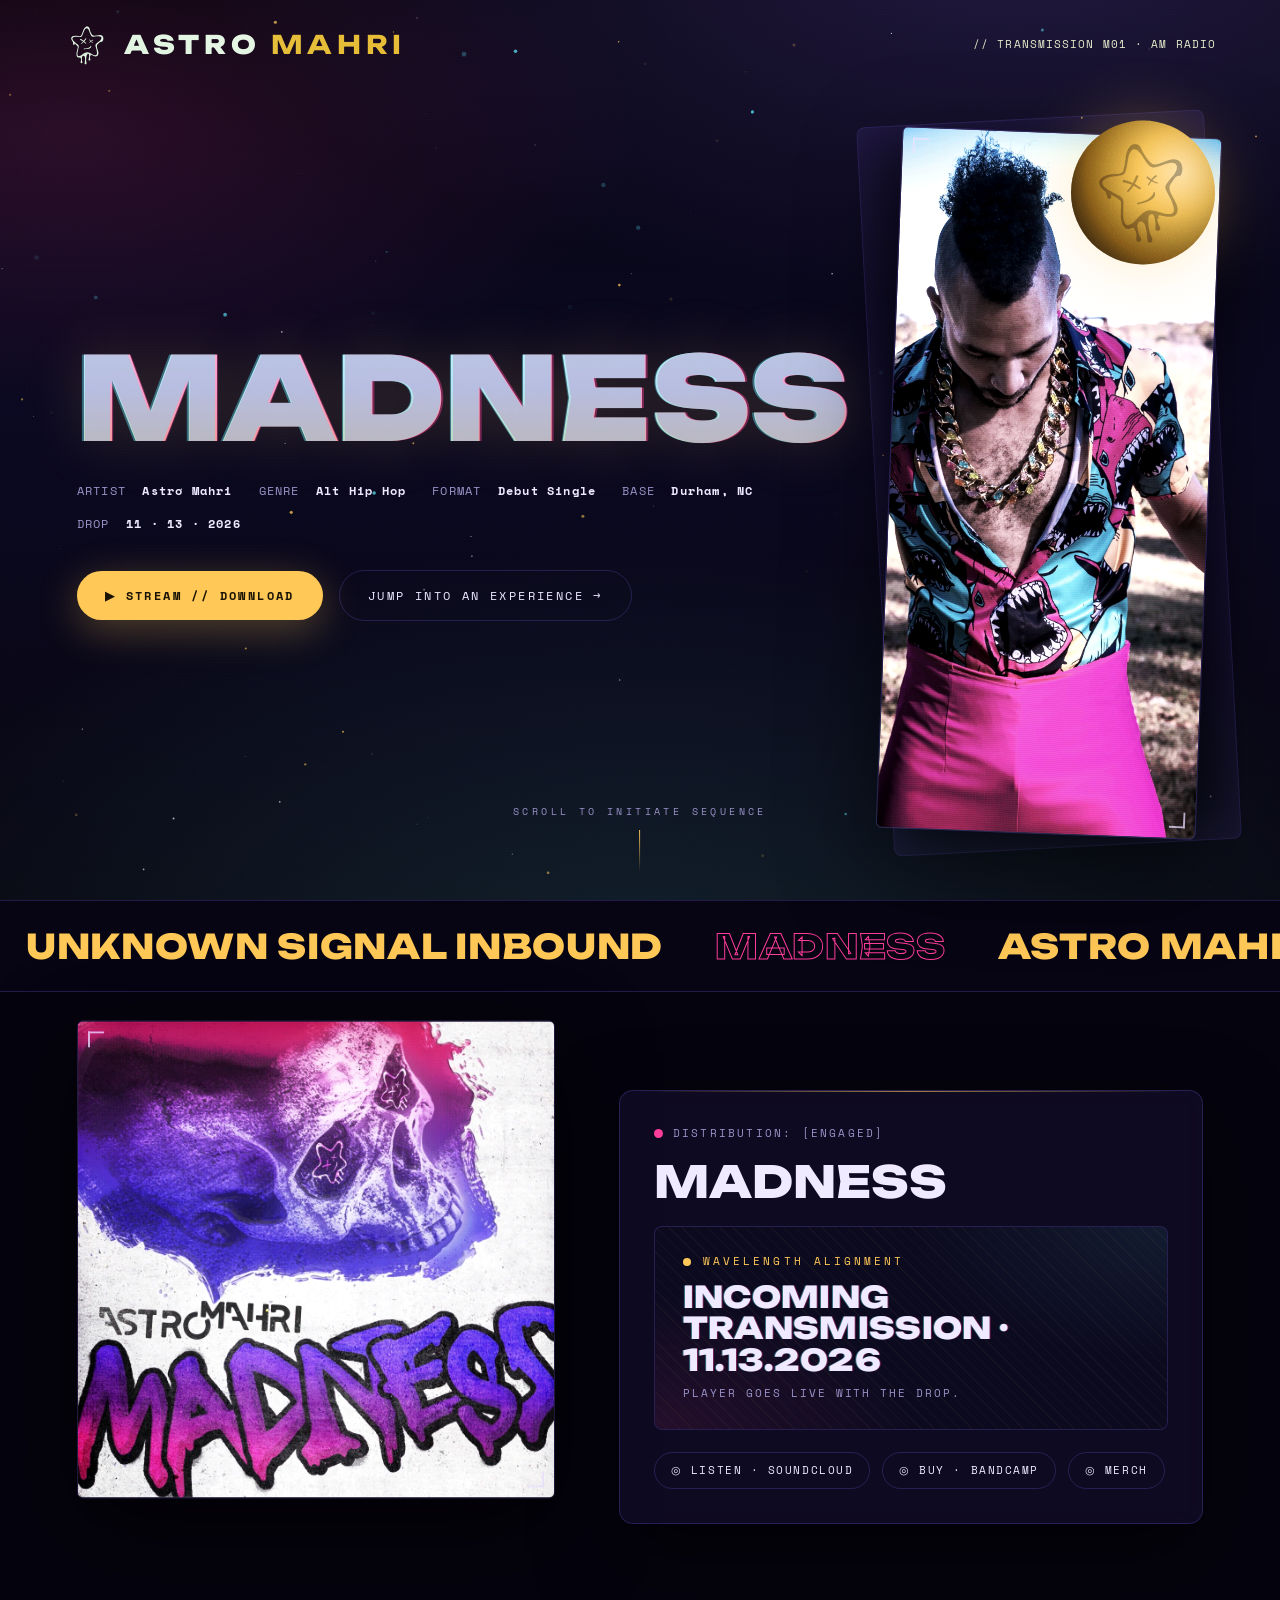
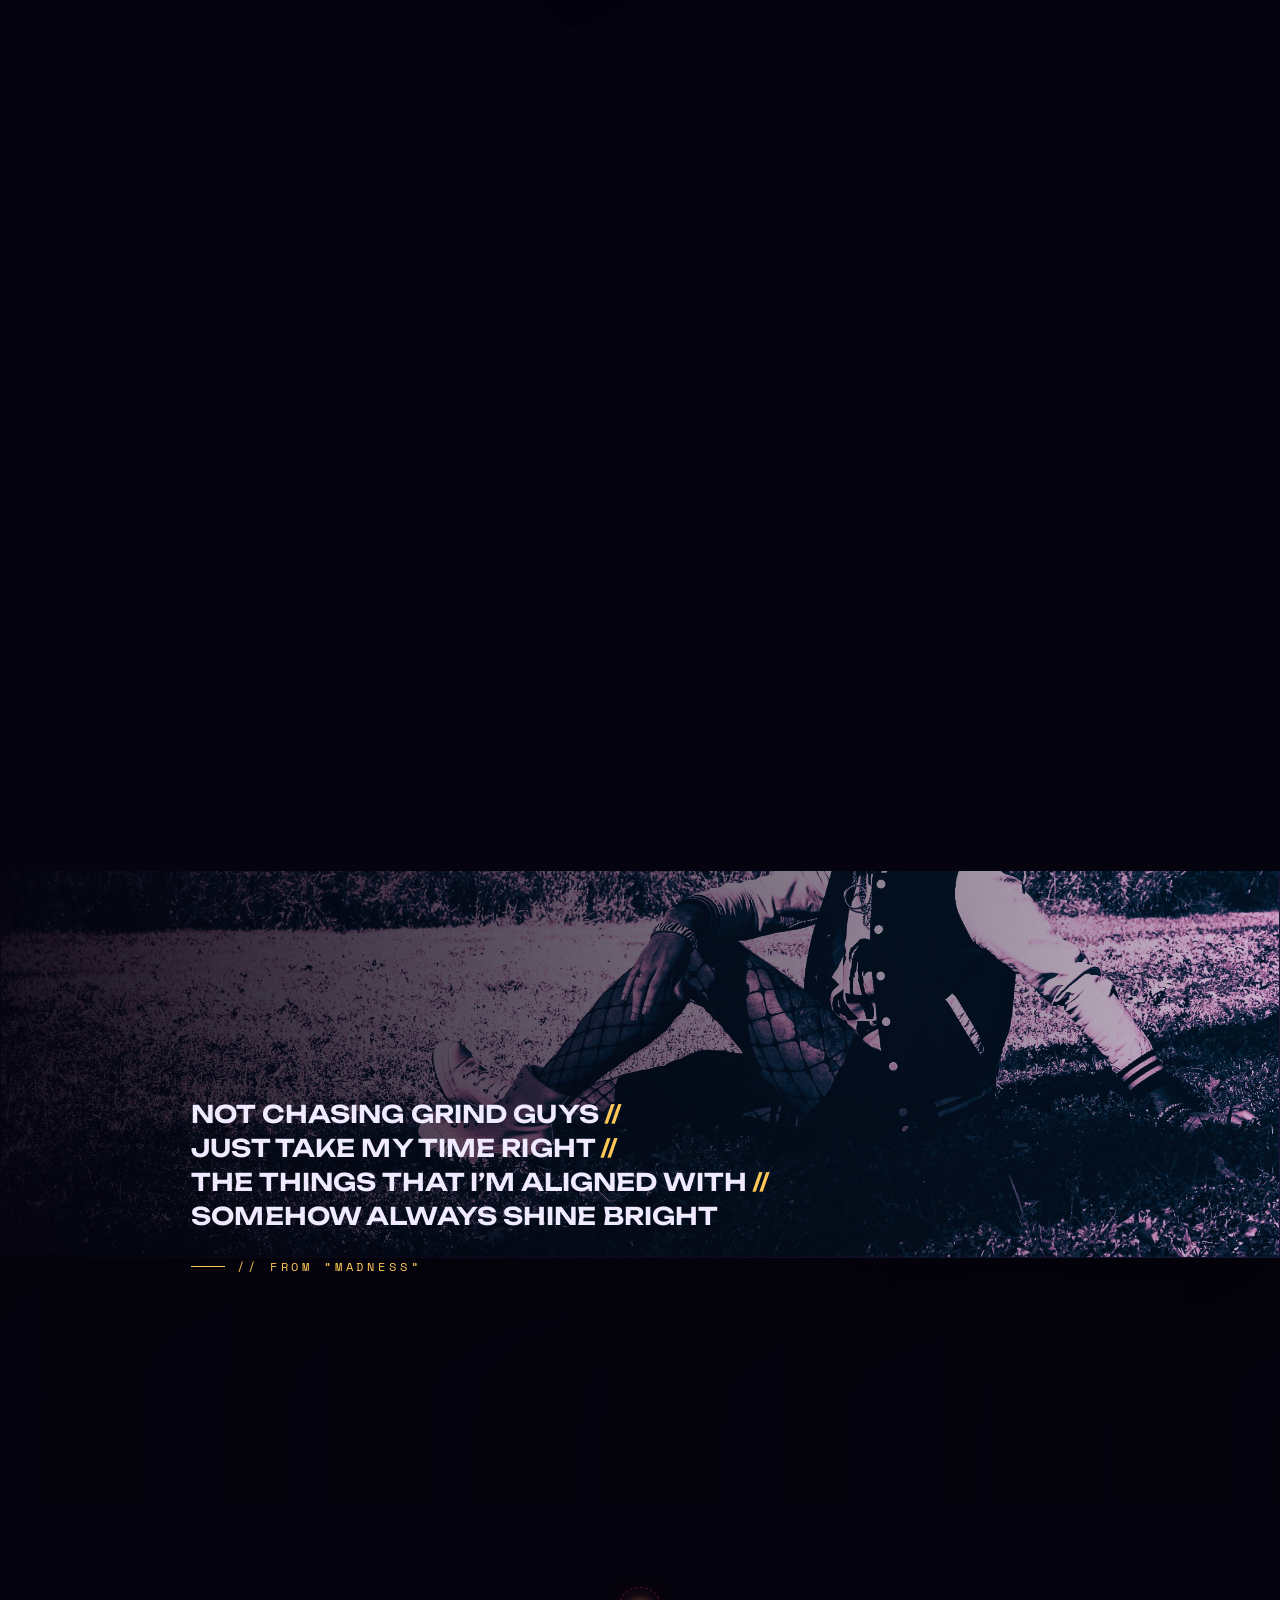
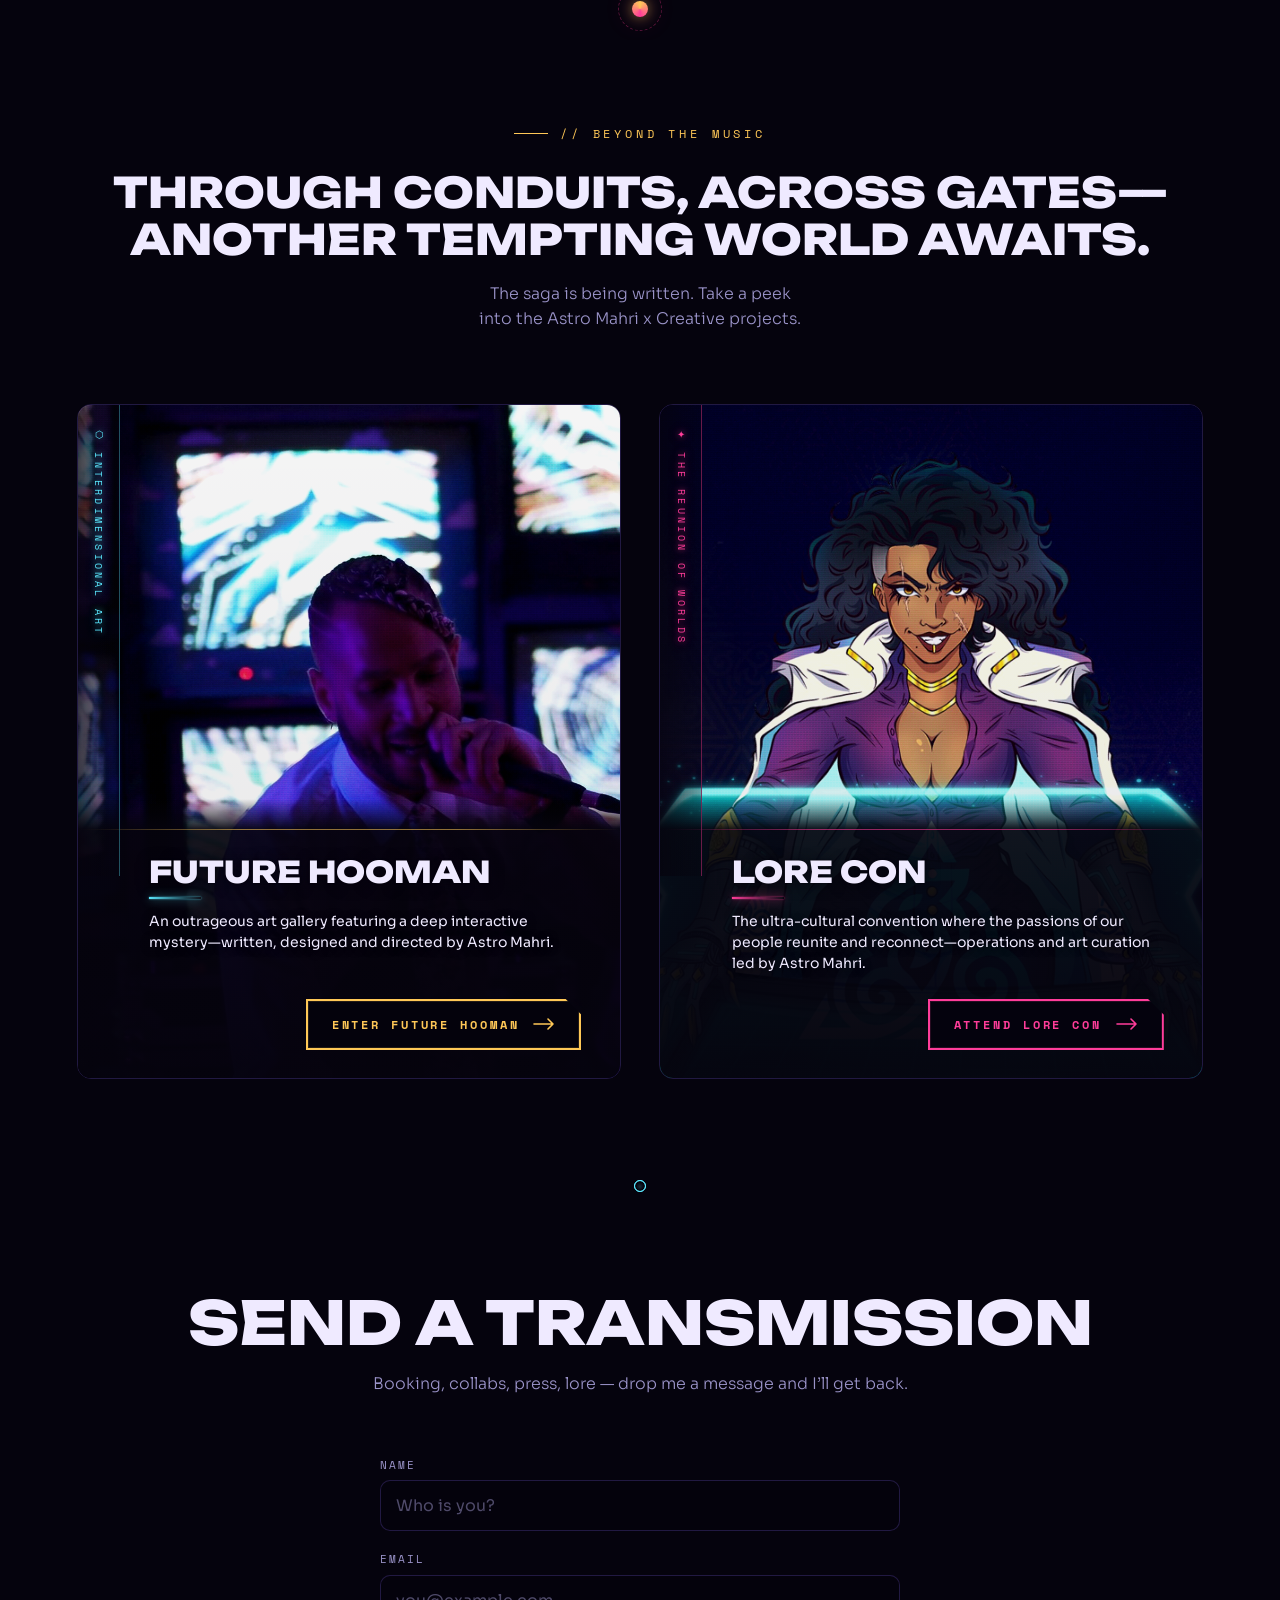
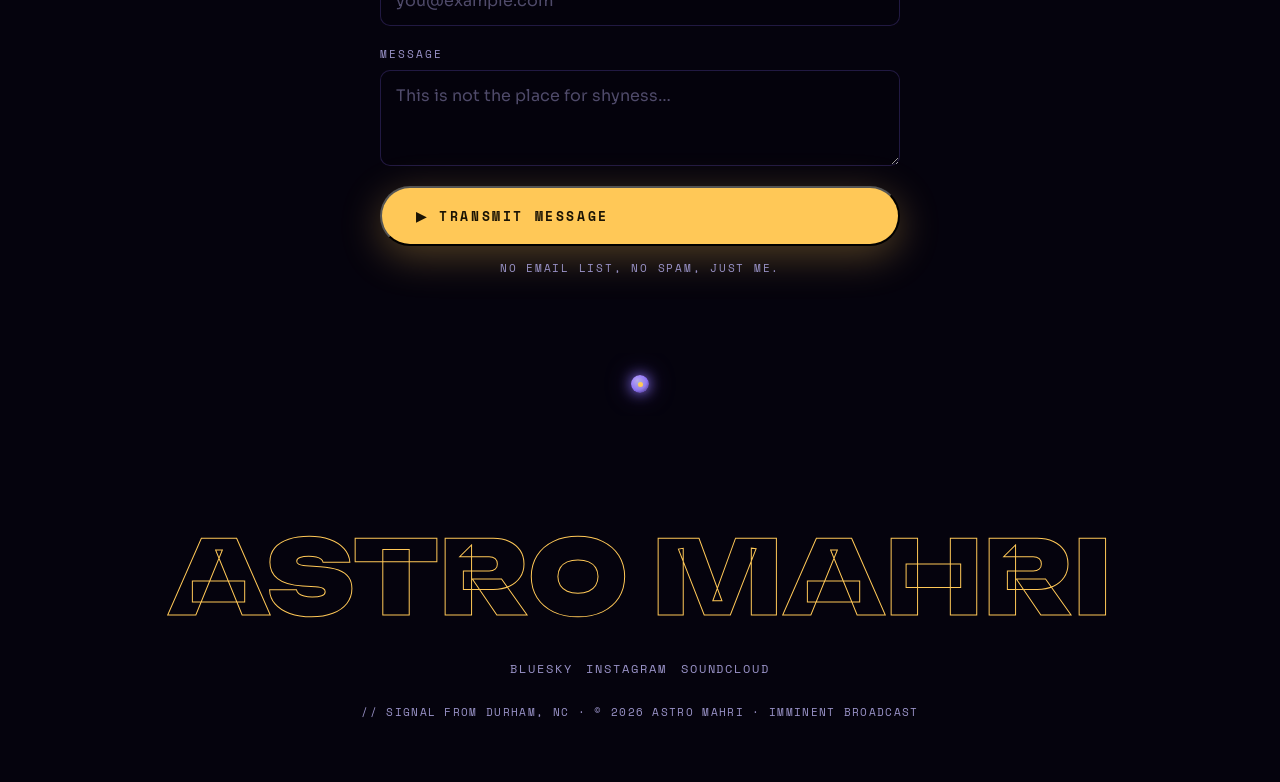
==== commit ad2a9eca: "Give the site a visible favicon and a real app icon The only icon was the transparent dark star, whi" ====
--- a/index.html
+++ b/index.html
@@ -6,7 +6,14 @@
 <title>ASTRO MAHRI x CREATIVE // MUSIC + ART + EXPERIENCES</title>
 <meta name="description" content="Astro Mahri // Alternative Hip Hop Artist • Operations Director at Lore Con 2026 • Interactive Art Designer at Future Hooman • Based in Durham, NC 🛰️" />
 
-<link rel="icon" type="image/svg+xml" href="assets/branding/logo-icon.svg" />
+<!-- Tab icon and app icon are separate files. Bump ?v= (here and in
+     site.webmanifest) whenever an icon changes; browsers cache these hard. -->
+<link rel="icon" href="/favicon.ico" sizes="32x32" />
+<link rel="icon" type="image/svg+xml" href="/assets/icons/favicon.svg?v=2026-10-21" />
+<link rel="apple-touch-icon" href="/assets/icons/apple-touch-icon.png?v=2026-10-21" />
+<link rel="manifest" href="/site.webmanifest" />
+<meta name="theme-color" content="#0a0820" />
+<meta name="apple-mobile-web-app-title" content="Astro Mahri" />
 
 <!-- Open Graph / social preview -->
 <meta property="og:title" content="ASTRO MAHRI x CREATIVE // MUSIC + ART + EXPERIENCES" />
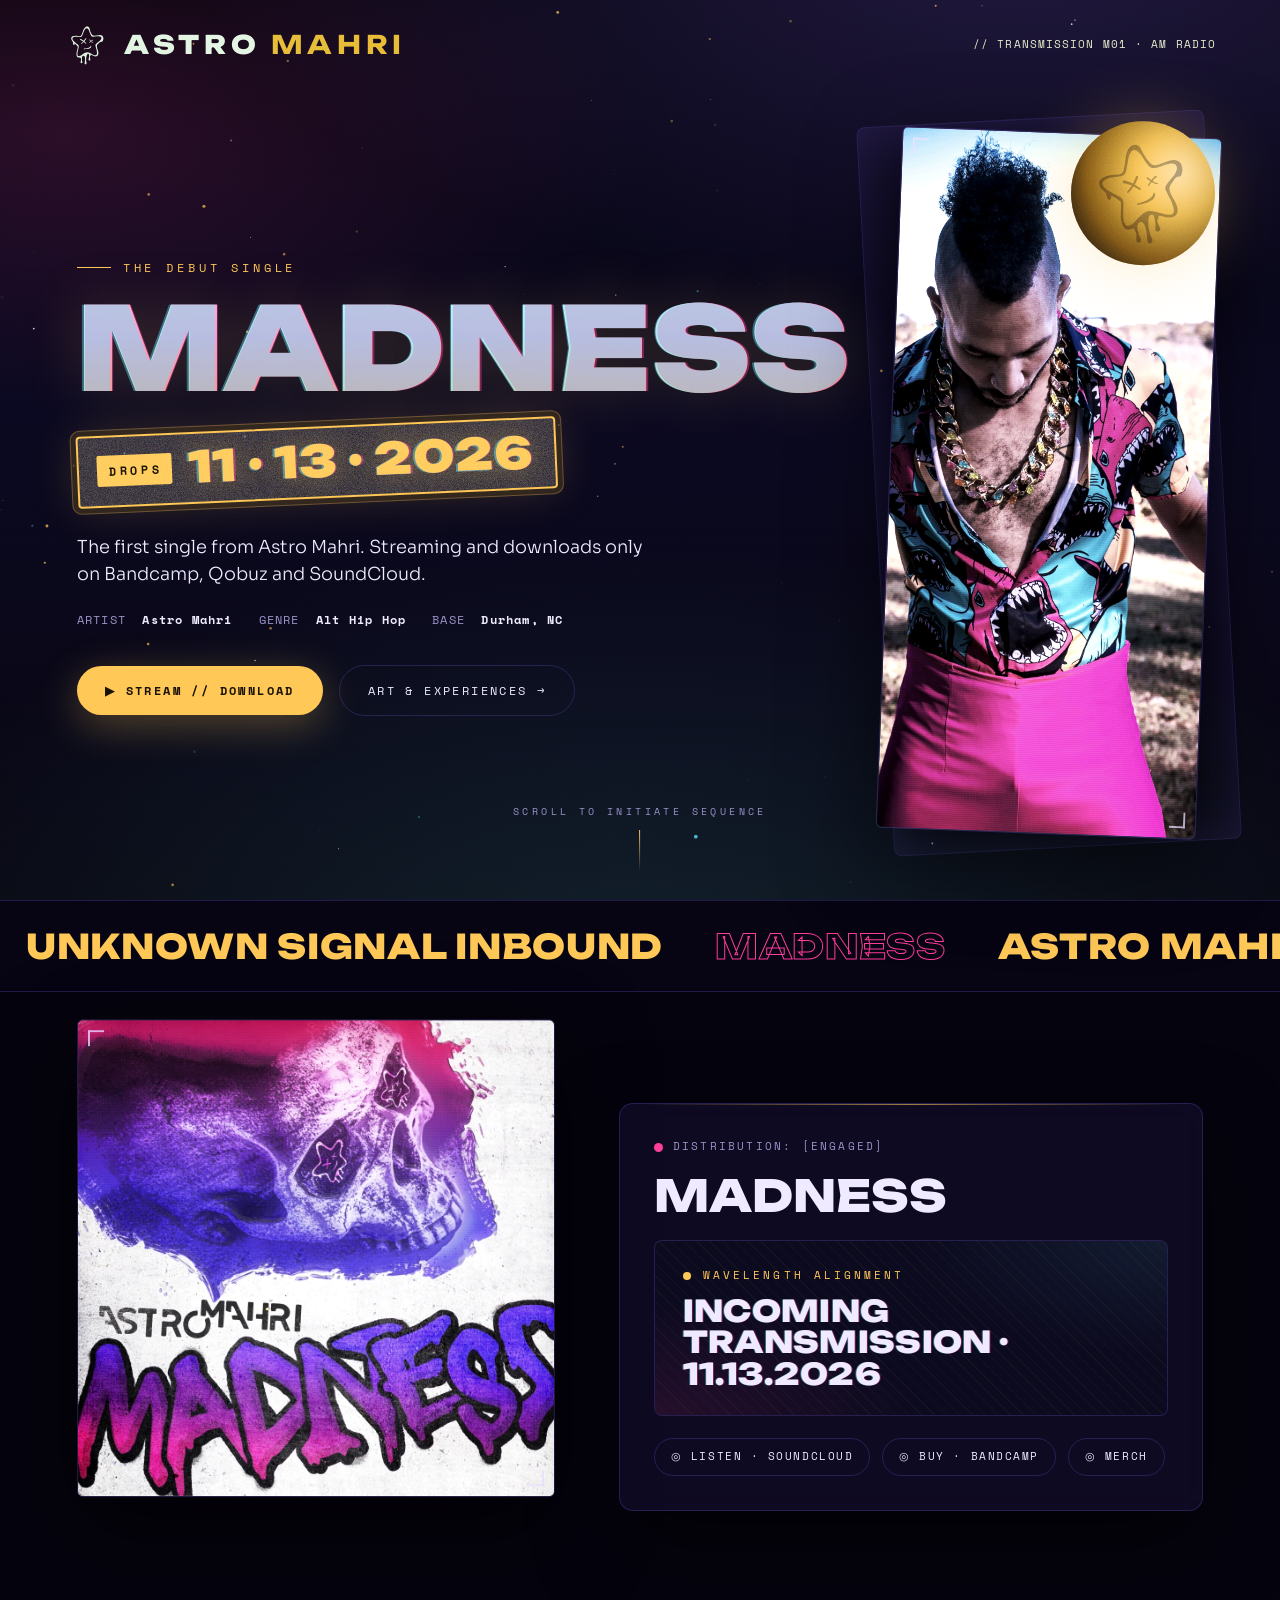
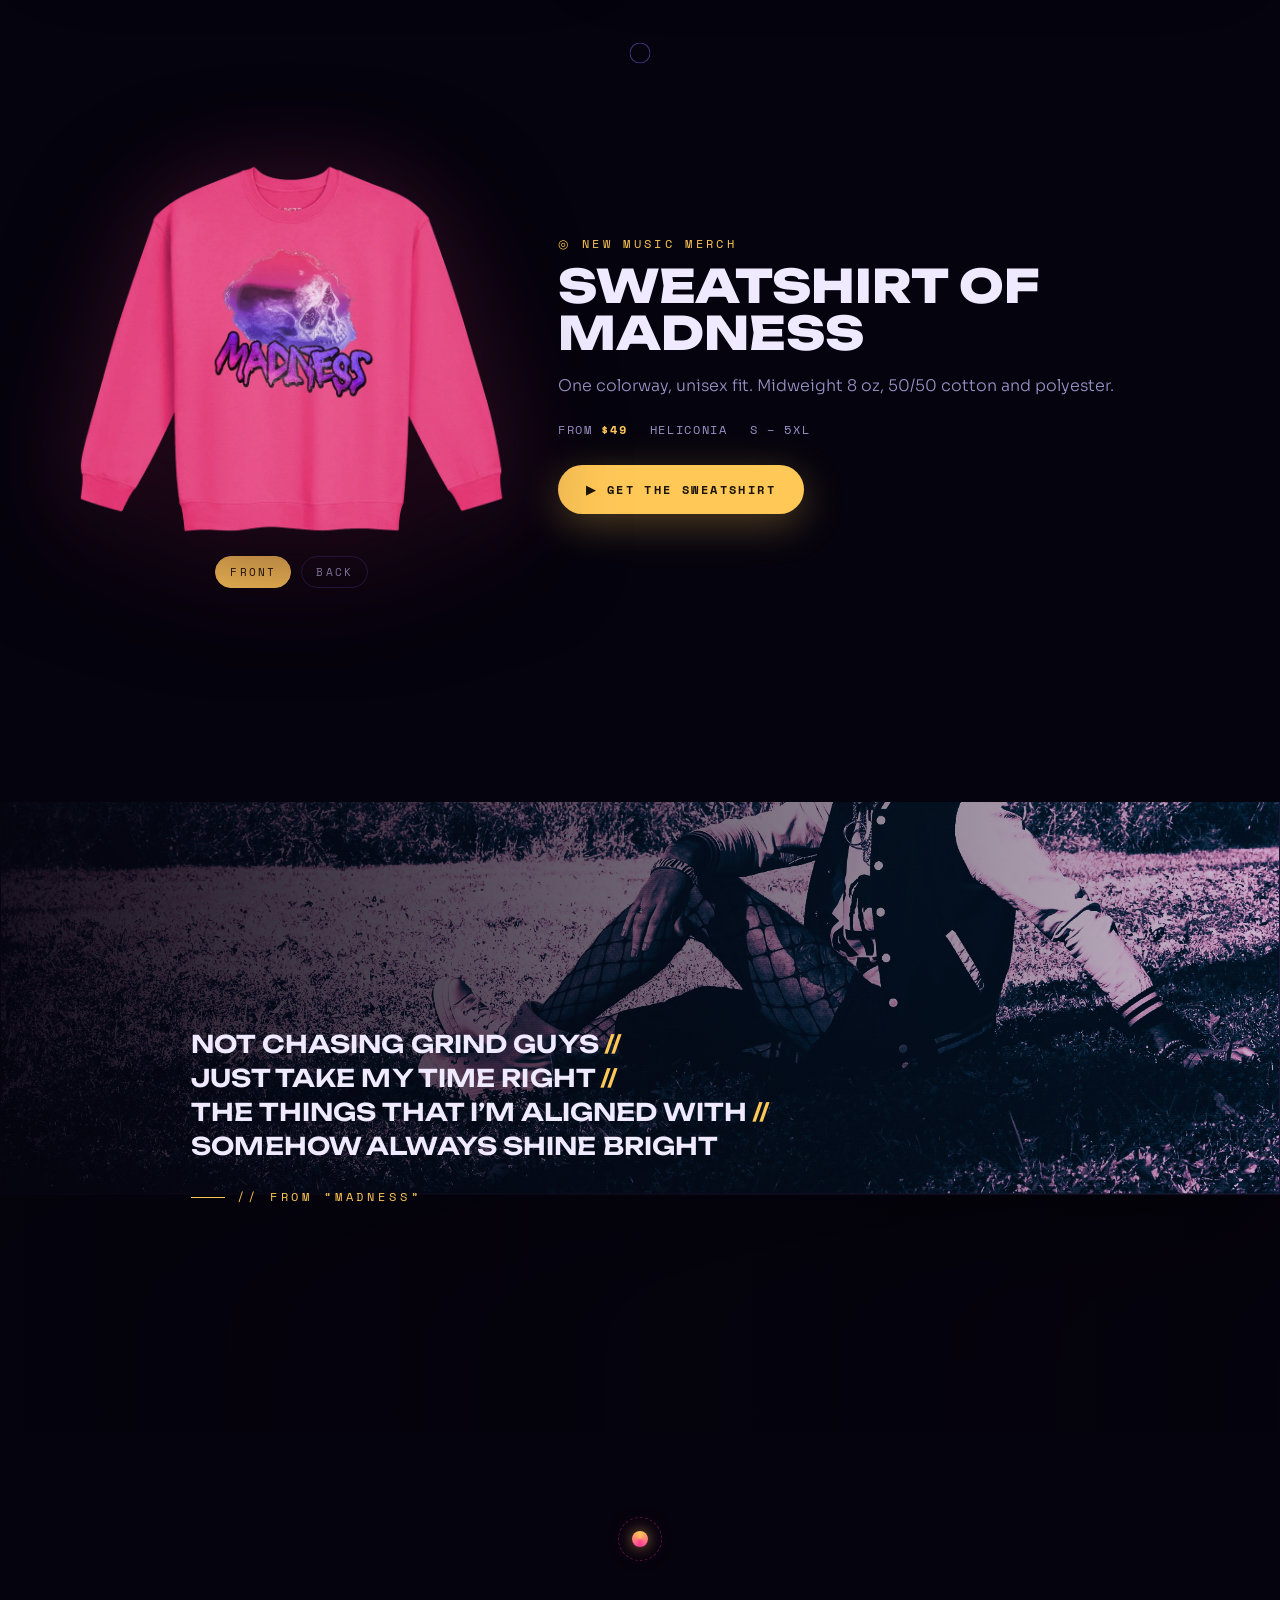
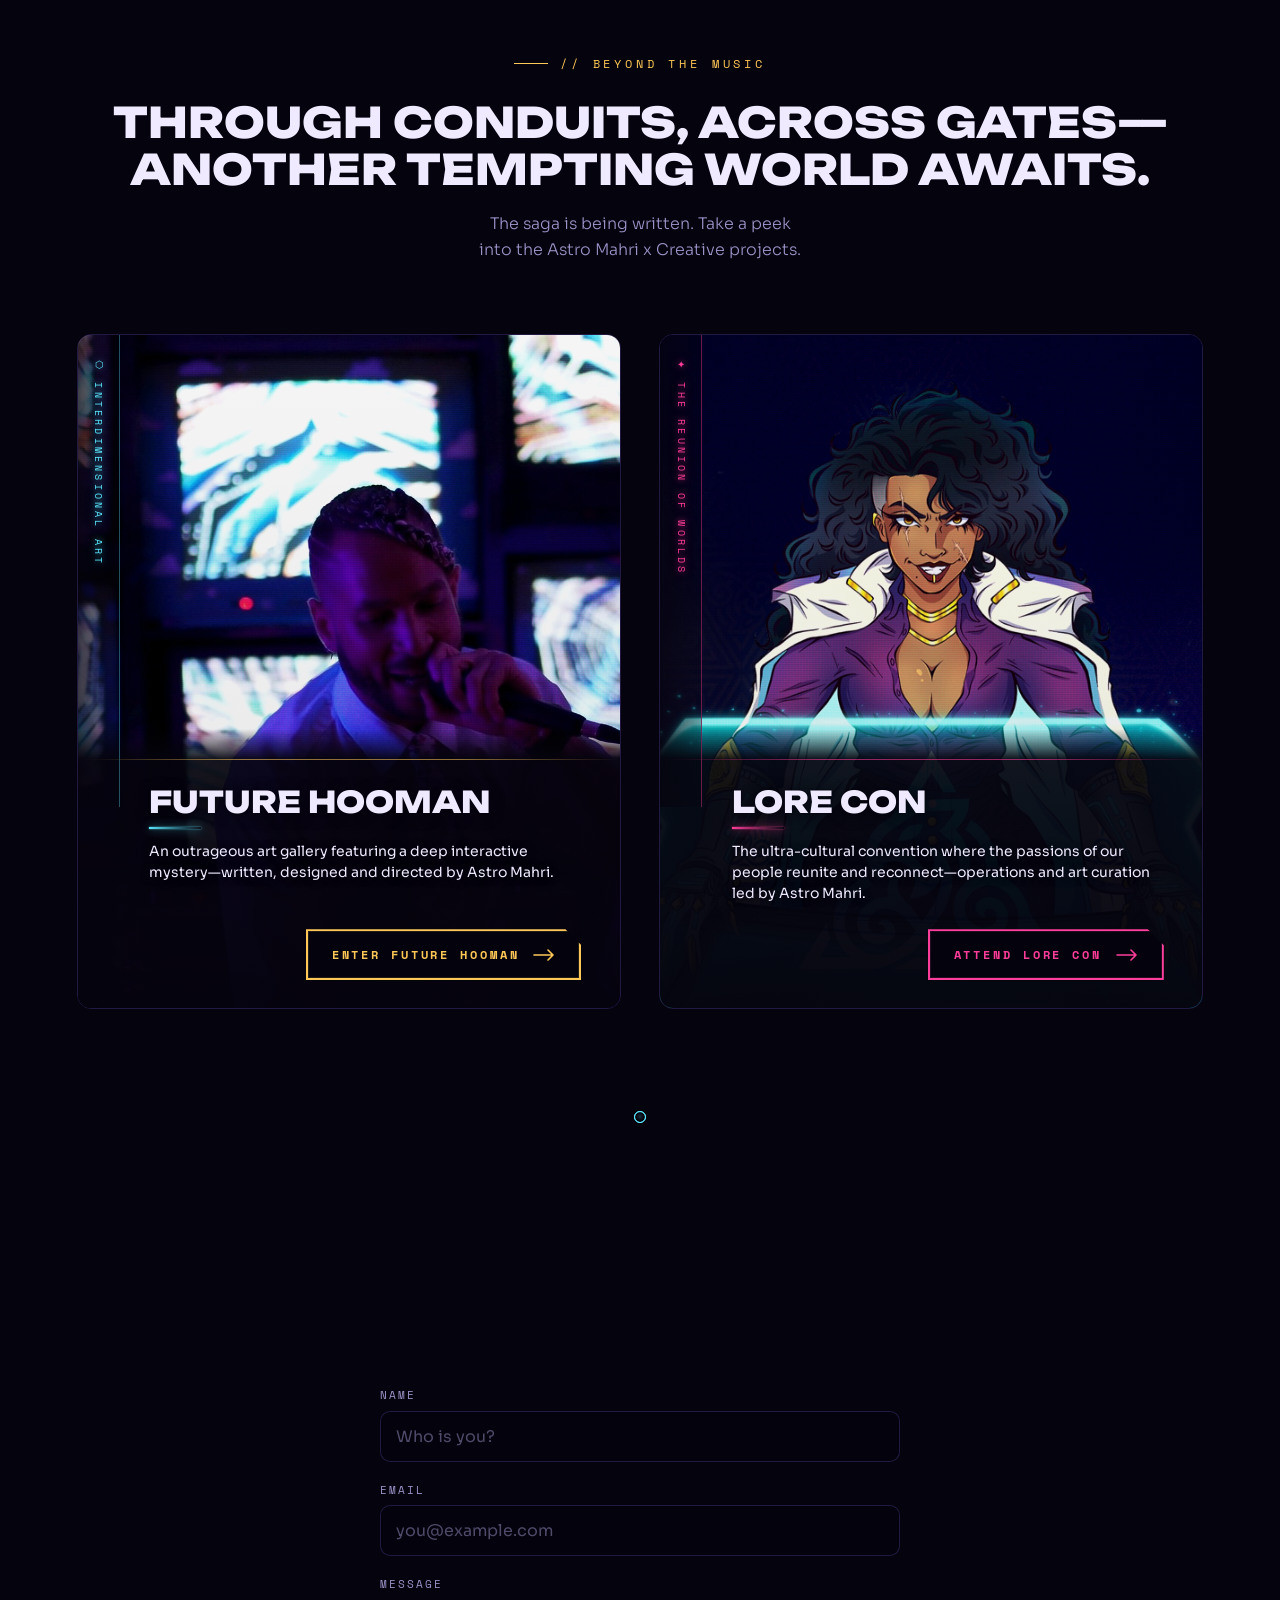
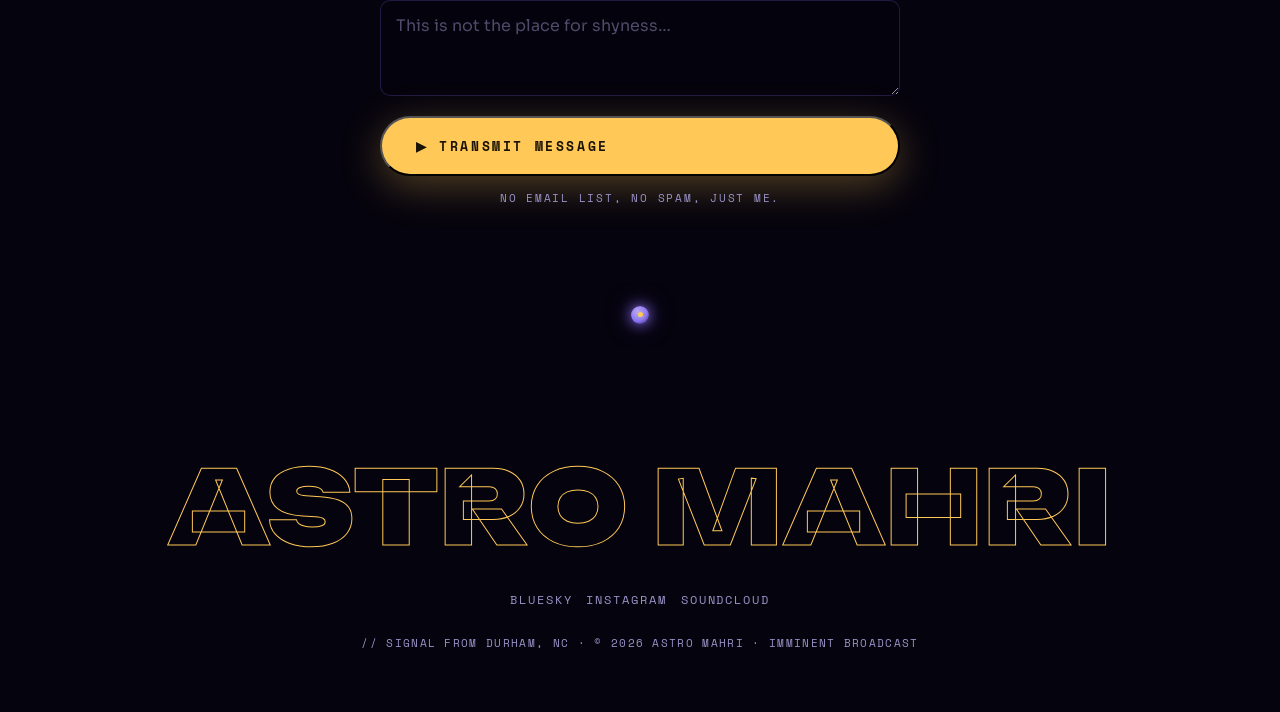
==== commit d0c73658: "Final launch tweaks: louder release date, merch slideshow The hero now says plainly that Madness is " ====
--- a/index.html
+++ b/index.html
@@ -38,7 +38,7 @@
 <link href="https://fonts.googleapis.com/css2?family=Unbounded:wght@400;600;800;900&family=Space+Mono:wght@400;700&family=Sora:wght@300;400;600&display=swap" rel="stylesheet" />
 
 <!-- ?v= forces browsers to fetch a fresh copy; change it whenever styles.css or main.js changes -->
-<link rel="stylesheet" href="css/styles.css?v=2026-10-14" />
+<link rel="stylesheet" href="css/styles.css?v=2026-10-21" />
 </head>
 <body>
 
@@ -61,18 +61,24 @@
 <!-- ============ HERO ============ -->
 <header class="hero" id="top">
   <div class="hero-copy reveal in">
+    <div class="label hero-kicker">The debut single</div>
     <!-- [SWAP-TEXT] track title goes here -->
     <h1>MADNESS</h1>
+    <!-- The date is its own stamp, not a line in .track-meta, so it reads as
+         the news rather than one more spec. -->
+    <div class="drop-stamp">
+      <span class="drop-stamp-label">Drops</span>
+      <span class="drop-stamp-date">11 &middot; 13 &middot; 2026</span> <!-- [SWAP-TEXT] release date -->
+    </div>
+    <p class="hero-statement">The first single from Astro Mahri. Streaming and downloads only on Bandcamp, Qobuz and SoundCloud.</p>
     <div class="track-meta">
       <span>ARTIST&nbsp; <b>Astro Mahri</b></span>
       <span>GENRE&nbsp; <b>Alt Hip Hop</b></span>
-      <span>FORMAT&nbsp; <b>Debut Single</b></span>
       <span>BASE&nbsp; <b>Durham, NC</b></span>
-      <span>DROP&nbsp; <b>11 &middot; 13 &middot; 2026</b></span> <!-- [SWAP-TEXT] release date -->
     </div>
     <div class="cta-row">
       <a class="btn btn-solid" href="#release">&#9654; STREAM // DOWNLOAD</a>
-      <a class="btn btn-ghost" href="#universe">JUMP INTO AN EXPERIENCE &rarr;</a>
+      <a class="btn btn-ghost" href="#universe">ART &amp; EXPERIENCES &rarr;</a>
     </div>
   </div>
 
@@ -118,7 +124,6 @@
       <div class="sc-placard" role="status" aria-label="SoundCloud player will appear when the track drops">
         <div class="sc-placard-label"><span class="dot"></span>Wavelength Alignment</div>
         <div class="sc-placard-text">Incoming transmission &middot; 11.13.2026</div>
-        <div class="sc-placard-sub">Player goes live with the drop.</div>
       </div>
       <!--
       <iframe
@@ -147,15 +152,25 @@
      Prices are a size ladder: 49 for S-XL, then 51 / 53 / 55 / 57 for 2XL-5XL,
      which is why it reads "from". Print-on-demand, so there is no stock count to
      show and nothing to sell out. -->
+<div class="section-break style-5" aria-hidden="true"></div>
+
 <section class="merch" id="merch">
-  <div class="merch-art reveal">
-    <img src="assets/images/merch-sweatshirt.webp" width="900" height="1200" loading="lazy"
-         alt="The Sweatshirt of Madness: a hot pink crewneck printed with the Madness skull artwork and the title in graffiti lettering" />
+  <!-- Slideshow. Each .slide is one product shot; js/main.js builds a control
+       per slide from its data-label and cycles them. To add a shot, add another
+       <img class="slide">. Keep every shot the same size (900x790, the garment
+       cropped to the same box) so nothing jumps as they swap. -->
+  <div class="merch-art slideshow reveal" data-interval="4500">
+    <div class="slides">
+      <img class="slide is-active" data-label="Front" src="assets/images/merch-sweatshirt-front.webp" width="900" height="790" loading="lazy"
+           alt="The Sweatshirt of Madness, front: a hot pink crewneck printed with the Madness skull artwork and the title in graffiti lettering" />
+      <img class="slide" data-label="Back" src="assets/images/merch-sweatshirt-back.webp" width="900" height="790" loading="lazy"
+           alt="The Sweatshirt of Madness, back: the Astro Mahri wordmark printed down the left side in a purple-to-pink fade" />
+    </div>
   </div>
   <div class="merch-copy reveal d1">
-    <div class="eyebrow">&#9678; Drop day merch</div>
+    <div class="eyebrow">&#9678; New music merch</div>
     <h2>Sweatshirt of Madness</h2>
-    <p>The cover art, worn. One colorway, S through 5XL, unisex fit. Midweight 8 oz, 50/50 cotton and polyester.</p>
+    <p>One colorway, unisex fit. Midweight 8 oz, 50/50 cotton and polyester.</p>
     <div class="merch-meta">
       <span>From <b>$49</b></span>
       <span>Heliconia</span>
@@ -389,6 +404,6 @@
   });
 })();
 </script>
-<script src="js/main.js?v=2026-10-14"></script>
+<script src="js/main.js?v=2026-10-21"></script>
 </body>
 </html>
--- a/css/styles.css
+++ b/css/styles.css
@@ -175,7 +175,33 @@
     drop-shadow(-1.5px 0 0 rgba(91,233,255,.5))
     drop-shadow(1.5px 0 0 rgba(255,61,154,.55));
 }
-.track-meta{display:flex;flex-wrap:wrap;gap:14px 26px;margin:30px 0 36px;font-family:var(--mono);font-size:12px;letter-spacing:.1em;color:var(--muted)}
+.hero-kicker{margin-bottom:18px}
+/* Release date as a pasted-up stamp: gold frame, knocked a few degrees off
+   square, with the same fractal grain the photos carry so it reads printed. */
+.drop-stamp{
+  position:relative;display:inline-flex;align-items:center;gap:16px;
+  margin:36px 0 0;padding:12px 22px 12px 18px;
+  border:2px solid var(--gold);border-radius:4px;
+  background:rgba(255,200,87,.07);
+  box-shadow:0 0 0 5px rgba(5,3,13,.55), 0 0 0 6px rgba(255,200,87,.35), 0 0 46px rgba(255,200,87,.2);
+  transform:rotate(-2.5deg);transform-origin:left center;
+}
+.drop-stamp::after{
+  content:'';position:absolute;inset:0;pointer-events:none;
+  background-image:url("data:image/svg+xml,%3Csvg xmlns='http://www.w3.org/2000/svg' width='160' height='160'%3E%3Cfilter id='n'%3E%3CfeTurbulence type='fractalNoise' baseFrequency='1.3' numOctaves='2'/%3E%3C/filter%3E%3Crect width='100%25' height='100%25' filter='url(%23n)'/%3E%3C/svg%3E");
+  mix-blend-mode:overlay;opacity:.45;
+}
+.drop-stamp-label{
+  font-family:var(--mono);font-size:12px;font-weight:700;letter-spacing:.3em;text-transform:uppercase;
+  color:#1a1304;background:var(--gold);padding:6px 10px 6px 12px;border-radius:2px;
+}
+.drop-stamp-date{
+  font-family:var(--display);font-weight:900;font-size:clamp(24px,3.4vw,44px);line-height:1;
+  color:var(--gold);letter-spacing:.02em;white-space:nowrap;
+  text-shadow:-1.5px 0 0 rgba(91,233,255,.45), 1.5px 0 0 rgba(255,61,154,.5), 0 0 26px rgba(255,200,87,.35);
+}
+.hero-statement{margin:26px 0 0;max-width:44ch;font-size:clamp(16px,1.4vw,19px);line-height:1.5;color:var(--text)}
+.track-meta{display:flex;flex-wrap:wrap;gap:14px 26px;margin:22px 0 36px;font-family:var(--mono);font-size:12px;letter-spacing:.1em;color:var(--muted)}
 .track-meta b{color:var(--text);font-weight:700}
 .cta-row{display:flex;flex-wrap:wrap;gap:16px;align-items:center}
 .btn{
@@ -239,11 +265,12 @@
 @keyframes drop{0%{transform:scaleY(0);transform-origin:top}50%{transform:scaleY(1);transform-origin:top}51%{transform-origin:bottom}100%{transform:scaleY(0);transform-origin:bottom}}
 
 /* ============ SECTION BREAK â€” transmission rhythm between sections =============
-   Four distinct cosmic micro-animations, one per break, cycling through:
+   Five distinct cosmic micro-animations, one per break:
    1) Shooting star (gold streak across the band)
    2) Rotating planet (conic-gradient sphere spinning)
    3) Radar ping (cyan expanding rings + center dot)
    4) Orbiting satellite (violet anchor + gold dot in orbit)
+   5) Eclipse (a dark moon slides across a gold sun, corona flares at totality)
    ============================================================================ */
 .section-break{
   position:relative;
@@ -369,6 +396,35 @@
   50%   {box-shadow:0 0 18px var(--violet), 0 0 36px rgba(138,107,255,.55)}
 }
 
+/* === Variant 5: Eclipse - dark moon crosses a gold sun, corona flares at totality === */
+.section-break.style-5::before{
+  content:'';position:absolute;top:50%;left:50%;
+  width:20px;height:20px;border-radius:50%;
+  background:radial-gradient(circle at 40% 38%, #fff2cf 0%, var(--gold) 55%, var(--gold-deep) 100%);
+  transform:translate(-50%, -50%);
+  animation:corona 6s ease-in-out infinite;
+}
+.section-break.style-5::after{
+  /* the moon: page-dark disc with a violet rim so it still reads off the sun */
+  content:'';position:absolute;top:50%;left:50%;
+  width:21px;height:21px;border-radius:50%;
+  background:var(--void);
+  box-shadow:inset 0 0 0 1px rgba(138,107,255,.45);
+  transform:translate(-50%, -50%);
+  animation:eclipse 6s ease-in-out infinite;
+}
+@keyframes eclipse{
+  0%   {transform:translate(-50%, -50%) translateX(-34px);opacity:0}
+  15%  {opacity:1}
+  45%,55%{transform:translate(-50%, -50%) translateX(0)}
+  85%  {opacity:1}
+  100% {transform:translate(-50%, -50%) translateX(34px);opacity:0}
+}
+@keyframes corona{
+  0%,30%,70%,100%{box-shadow:0 0 10px rgba(255,200,87,.5), 0 0 22px rgba(255,61,154,.2)}
+  50%   {box-shadow:0 0 6px 3px #fff2cf, 0 0 22px 6px rgba(255,200,87,.75), 0 0 46px 10px rgba(255,61,154,.35)}
+}
+
 /* ============ MARQUEE TRANSMISSION ============ */
 .marquee{border-top:1px solid var(--line);border-bottom:1px solid var(--line);padding:18px 0;overflow:hidden;white-space:nowrap;background:rgba(10,8,32,.4)}
 .marquee-track{display:inline-block;animation:scrollx 26s linear infinite;font-family:var(--display);font-weight:800;text-transform:uppercase;font-size:clamp(20px,3vw,34px);letter-spacing:.02em}
@@ -416,10 +472,6 @@
   font-family:var(--display);font-weight:800;font-size:clamp(20px,2.6vw,30px);
   text-transform:uppercase;letter-spacing:.01em;color:var(--text);line-height:1.05;
   text-shadow:-1px 0 0 rgba(91,233,255,.4), 1px 0 0 rgba(255,61,154,.4);
-}
-.sc-placard-sub{
-  font-family:var(--mono);font-size:11px;letter-spacing:.18em;text-transform:uppercase;
-  color:var(--muted);
 }
 .console-foot{display:flex;flex-wrap:wrap;gap:12px;margin-top:22px}
 .chip{font-family:var(--mono);font-size:11px;letter-spacing:.14em;text-transform:uppercase;text-decoration:none;color:var(--text);border:1px solid var(--line);border-radius:40px;padding:9px 16px;transition:.3s}
@@ -648,9 +700,28 @@
 .merch-art{position:relative}
 .merch-art img{
   width:100%;height:auto;display:block;
-  max-width:420px;margin-inline:auto;
+  max-width:460px;margin-inline:auto;
   filter:drop-shadow(0 30px 60px rgba(0,0,0,.55)) drop-shadow(0 0 40px rgba(255,61,154,.22));
 }
+/* Slides share one grid cell so the stack takes the size of a single shot.
+   Without JS only the .is-active one shows. */
+.slides{display:grid}
+.slides .slide{
+  grid-area:1/1;
+  opacity:0;transform:scale(.97);
+  transition:opacity .9s ease, transform 1.2s cubic-bezier(.2,.7,.2,1);
+}
+.slides .slide.is-active{opacity:1;transform:none}
+.slide-nav{display:flex;justify-content:center;gap:10px;margin-top:18px}
+.slide-nav button{
+  font-family:var(--mono);font-size:11px;letter-spacing:.2em;text-transform:uppercase;
+  color:var(--muted);background:none;border:1px solid var(--line);border-radius:40px;
+  padding:7px 14px;cursor:pointer;transition:.3s;
+}
+.slide-nav button:hover{border-color:var(--gold);color:var(--gold)}
+.slide-nav button[aria-current="true"]{border-color:var(--gold);color:#1a1304;background:var(--gold)}
+.slide-nav button:focus-visible{outline:2px solid var(--cyan);outline-offset:2px}
+.eyebrow{font-family:var(--mono);font-size:12px;letter-spacing:.28em;text-transform:uppercase;color:var(--gold)}
 .merch-copy h2{
   font-family:var(--display);font-weight:800;font-size:clamp(26px,3.6vw,46px);
   text-transform:uppercase;line-height:1.02;margin:10px 0 0;
@@ -714,6 +785,9 @@
 @media(prefers-reduced-motion:reduce){
   *{animation:none!important;scroll-behavior:auto}
   .reveal{opacity:1;transform:none}
+  /* frozen, the moon would sit square on the sun and hide it */
+  .section-break.style-5::after{display:none}
+  .slides .slide{transition:none}
 }
 
 /* ==== Contact form (lead capture -> /api/lead/website) ==== */
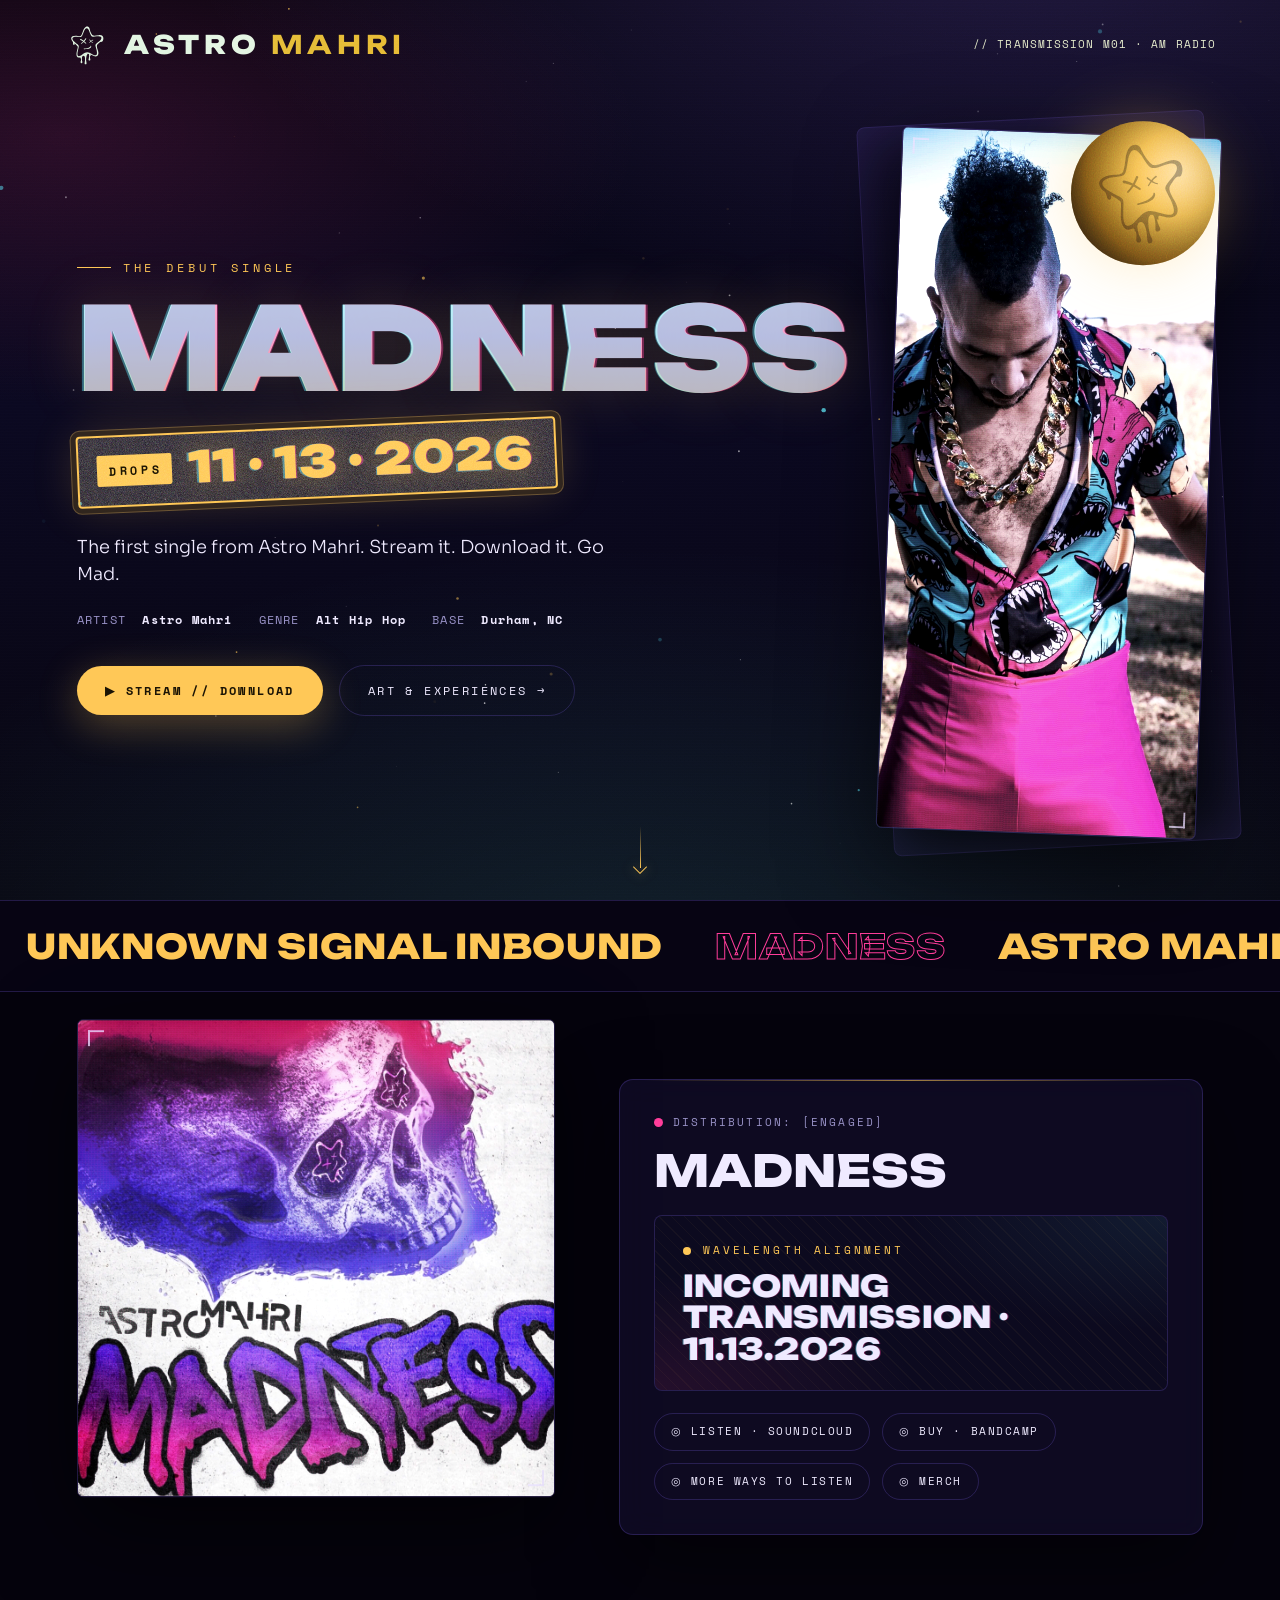
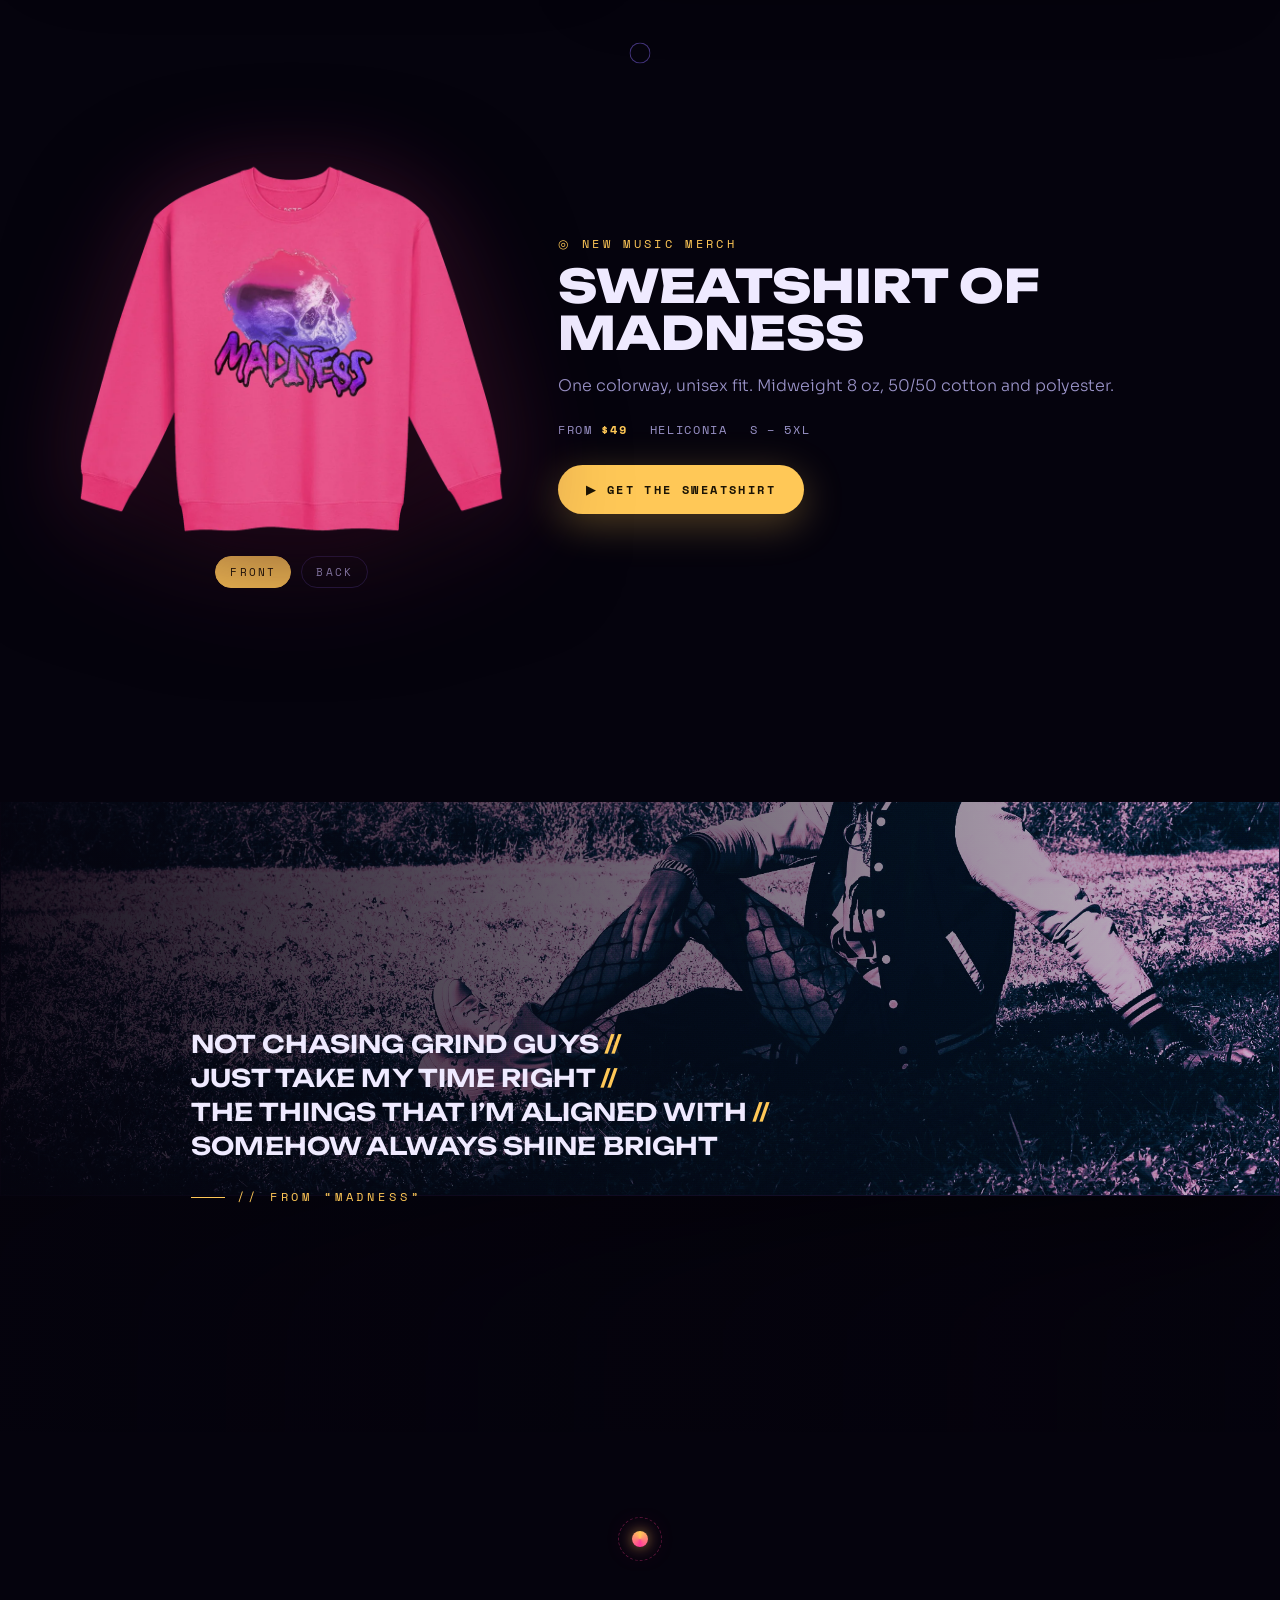
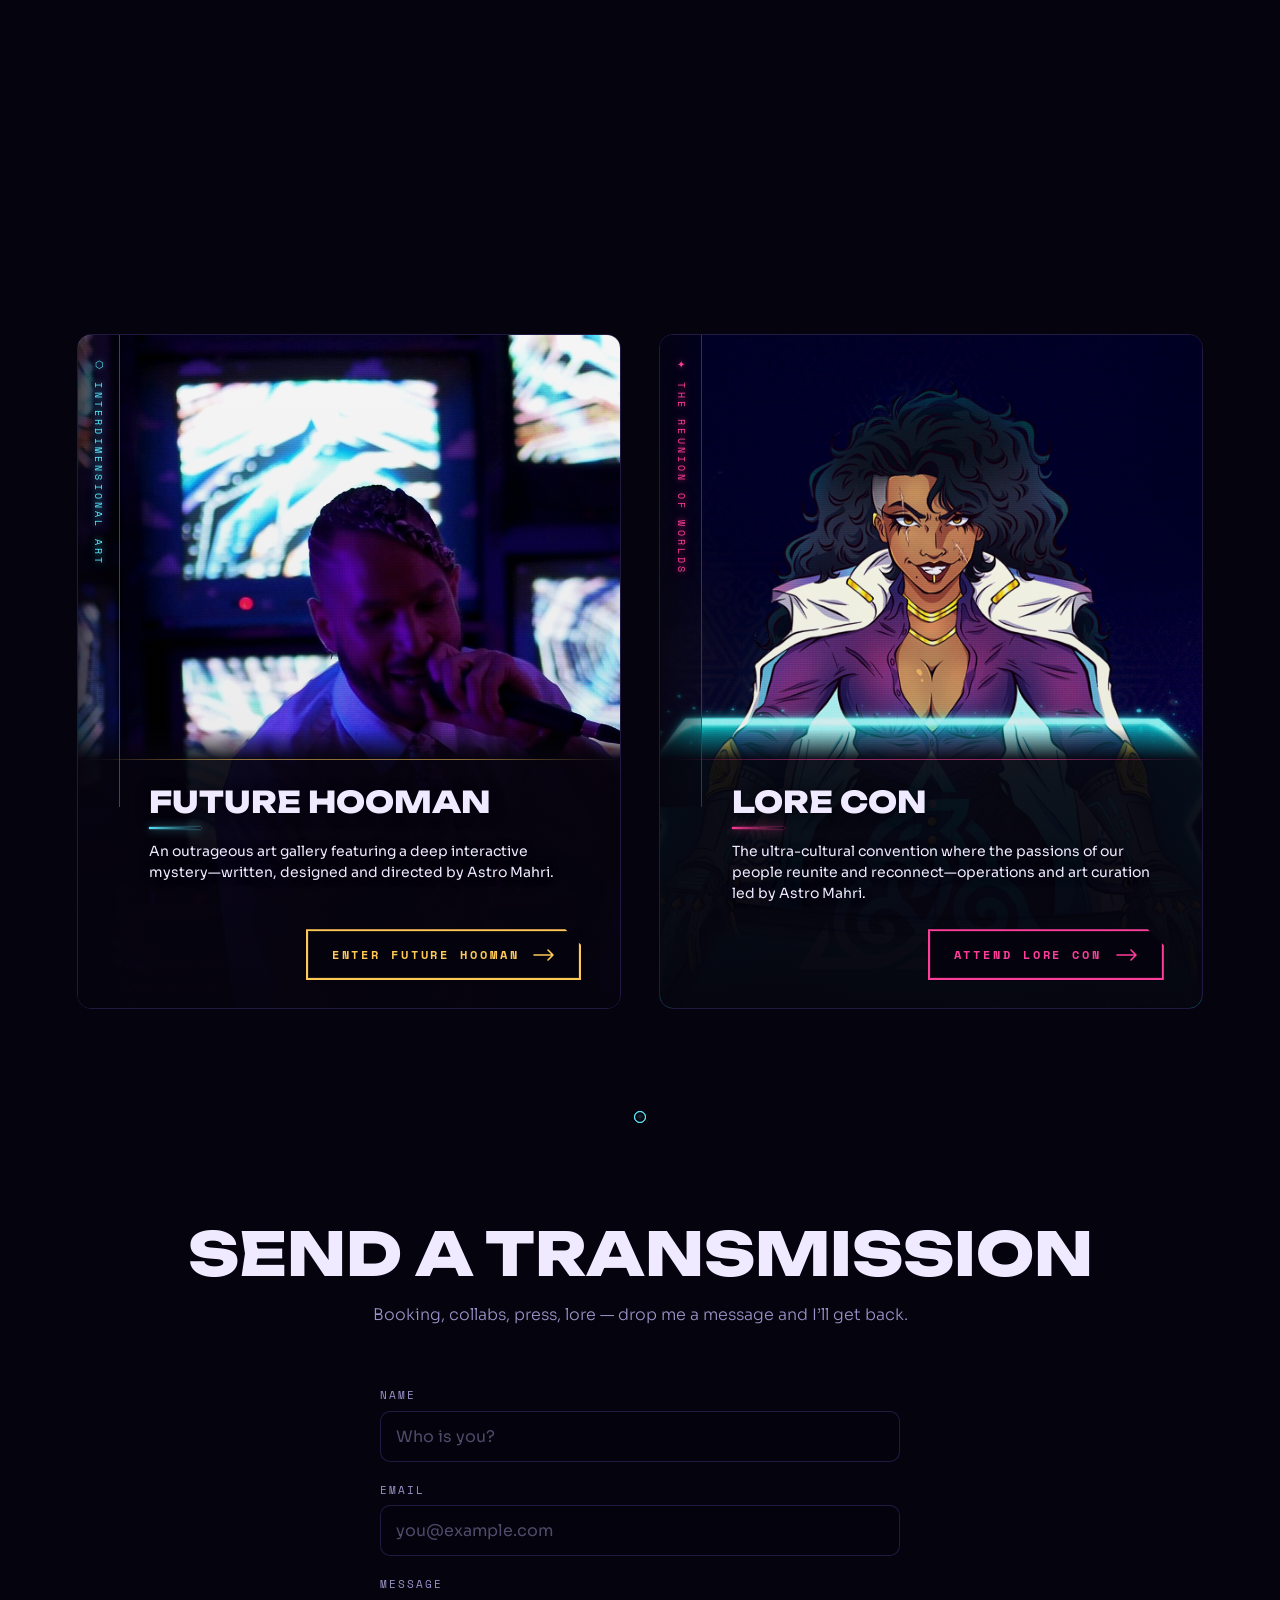
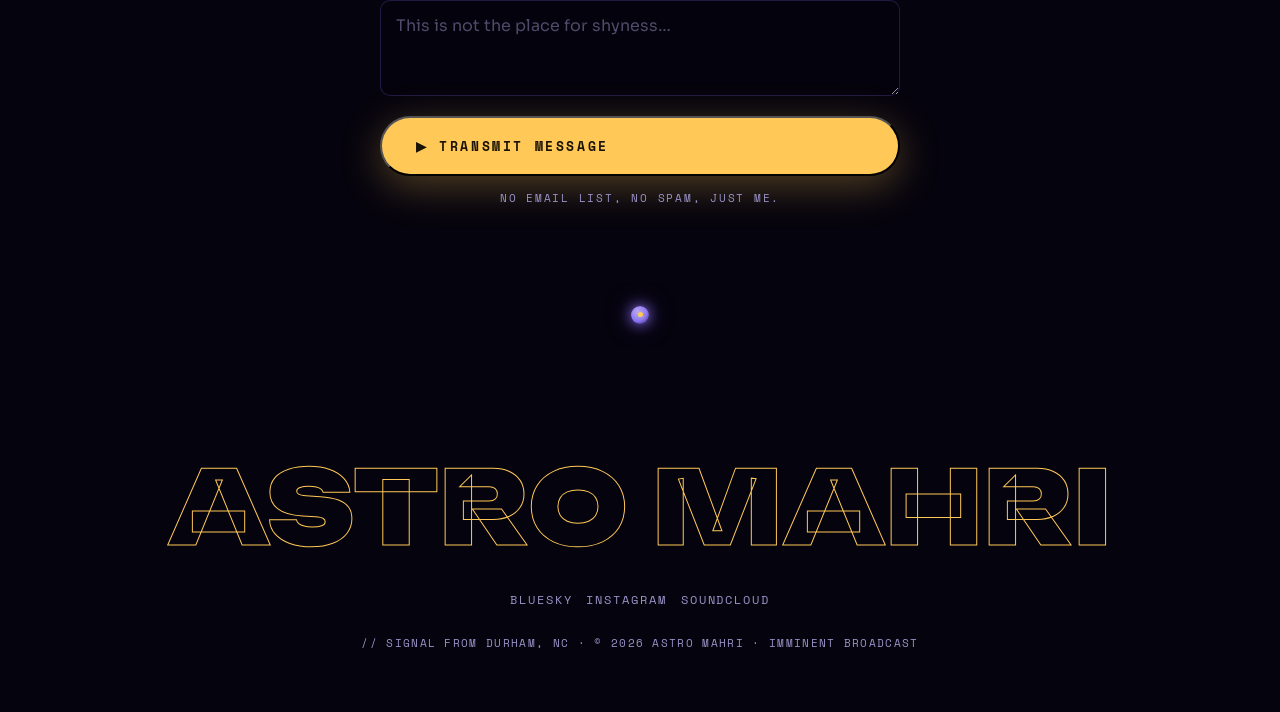
==== commit 7c33328f: "Add the /madness release page; drop "only on" copy Streaming copy now reads like a normal stream + d" ====
--- a/index.html
+++ b/index.html
@@ -17,7 +17,7 @@
 
 <!-- Open Graph / social preview -->
 <meta property="og:title" content="ASTRO MAHRI x CREATIVE // MUSIC + ART + EXPERIENCES" />
-<meta property="og:description" content="ALT HIP HOP TRANSMISSION INCOMING // 11.13.2026 Debut Single Release ‘MADNESS’ // Only Available on Qobuz, SoundCloud, and Bandcamp" />
+<meta property="og:description" content="ALT HIP HOP TRANSMISSION INCOMING // 11.13.2026 Debut Single Release ‘MADNESS’ // Stream + Download" />
 <meta property="og:type" content="music.song" />
 <meta property="og:url" content="https://astromahri.com/" />
 <meta property="og:image" content="https://astromahri.com/assets/images/cover-art.jpg" />
@@ -38,7 +38,7 @@
 <link href="https://fonts.googleapis.com/css2?family=Unbounded:wght@400;600;800;900&family=Space+Mono:wght@400;700&family=Sora:wght@300;400;600&display=swap" rel="stylesheet" />
 
 <!-- ?v= forces browsers to fetch a fresh copy; change it whenever styles.css or main.js changes -->
-<link rel="stylesheet" href="css/styles.css?v=2026-10-21" />
+<link rel="stylesheet" href="css/styles.css?v=2026-10-23" />
 </head>
 <body>
 
@@ -70,14 +70,14 @@
       <span class="drop-stamp-label">Drops</span>
       <span class="drop-stamp-date">11 &middot; 13 &middot; 2026</span> <!-- [SWAP-TEXT] release date -->
     </div>
-    <p class="hero-statement">The first single from Astro Mahri. Streaming and downloads only on Bandcamp, Qobuz and SoundCloud.</p>
+    <p class="hero-statement">The first single from Astro Mahri. Stream it. Download it. Go Mad.</p>
     <div class="track-meta">
       <span>ARTIST&nbsp; <b>Astro Mahri</b></span>
       <span>GENRE&nbsp; <b>Alt Hip Hop</b></span>
       <span>BASE&nbsp; <b>Durham, NC</b></span>
     </div>
     <div class="cta-row">
-      <a class="btn btn-solid" href="#release">&#9654; STREAM // DOWNLOAD</a>
+      <a class="btn btn-solid" href="/madness/">&#9654; STREAM // DOWNLOAD</a>
       <a class="btn btn-ghost" href="#universe">ART &amp; EXPERIENCES &rarr;</a>
     </div>
   </div>
@@ -91,7 +91,7 @@
     </div>
   </div>
 
-  <div class="scroll-cue">SCROLL TO INITIATE SEQUENCE<span class="line"></span></div>
+  <div class="scroll-cue" aria-hidden="true"><span class="line"></span><span class="arrow"></span></div>
 </header>
 
 <!-- ============ MARQUEE ============ -->
@@ -136,9 +136,8 @@
     <div class="console-foot">
       <a class="chip" href="https://soundcloud.com/astromahri" target="_blank" rel="noopener">&#9678; Listen &middot; SoundCloud</a>
       <a class="chip" href="https://astromahri.bandcamp.com/" target="_blank" rel="noopener">&#9678; Buy &middot; Bandcamp</a>
-      <!-- Qobuz chip pending — swap QOBUZ_URL for the release page once it is live on 11.13:
-      <a class="chip" href="QOBUZ_URL" target="_blank" rel="noopener">&#9678; Hi-Res Audio &middot; Qobuz</a>
-      -->
+      <!-- Every other platform lives on /madness/, so its links are kept in one place -->
+      <a class="chip" href="/madness/">&#9678; More ways to listen</a>
       <!-- Free-DL chip pending — swap DROP_URL for the Premierely gate URL on drop day. The gate
            runs on your own domain, so the label names no service on purpose:
       <a class="chip" href="DROP_URL" target="_blank" rel="noopener">&#9678; Free Download</a>
--- a/css/styles.css
+++ b/css/styles.css
@@ -153,7 +153,10 @@
 .ph-corner.br{bottom:10px;right:10px;border-bottom:2px solid;border-right:2px solid}
 
 /* ============ HERO ============ */
-.hero{min-height:100vh;display:grid;grid-template-columns:1.15fr .85fr;align-items:center;gap:40px;padding:120px clamp(20px,6vw,90px) clamp(40px,6vh,80px)}
+/* position:relative anchors the scroll cue to the hero's own bottom edge.
+   Without it the cue sat at the bottom of the first window, which on a short
+   desktop window is partway down the hero, on top of its content. */
+.hero{position:relative;min-height:100vh;display:grid;grid-template-columns:1.15fr .85fr;align-items:center;gap:40px;padding:120px clamp(20px,6vw,90px) clamp(40px,6vh,80px)}
 .hero-copy{position:relative;z-index:2}
 .hero h1{
   font-family:var(--display);font-weight:900;line-height:.92;text-transform:uppercase;
@@ -260,8 +263,17 @@
   background-image:url("data:image/svg+xml,%3Csvg xmlns='http://www.w3.org/2000/svg' width='240' height='240'%3E%3Cfilter id='n'%3E%3CfeTurbulence type='fractalNoise' baseFrequency='0.85' numOctaves='2'/%3E%3C/filter%3E%3Crect width='100%25' height='100%25' filter='url(%23n)'/%3E%3C/svg%3E");
   mix-blend-mode:overlay;opacity:.35;
 }
-.scroll-cue{position:absolute;left:50%;bottom:28px;transform:translateX(-50%);font-family:var(--mono);font-size:10px;letter-spacing:.34em;color:var(--muted);text-align:center}
-.scroll-cue .line{display:block;width:1px;height:42px;margin:10px auto 0;background:linear-gradient(var(--gold),transparent);animation:drop 1.8s infinite}
+/* Scroll cue: the gold line draws down and a chevron below it nudges in time.
+   No label - the arrow says it. */
+.scroll-cue{position:absolute;left:50%;bottom:28px;transform:translateX(-50%);pointer-events:none}
+.scroll-cue .line{display:block;width:1px;height:42px;margin:0 auto;background:linear-gradient(transparent,var(--gold));animation:drop 1.8s infinite}
+.scroll-cue .arrow{
+  display:block;width:10px;height:10px;margin:-6px auto 0;
+  border-right:1.5px solid var(--gold);border-bottom:1.5px solid var(--gold);
+  transform:rotate(45deg);filter:drop-shadow(0 0 6px rgba(255,200,87,.6));
+  animation:nudge 1.8s ease-in-out infinite;
+}
+@keyframes nudge{0%,100%{transform:translateY(0) rotate(45deg);opacity:.55}50%{transform:translateY(5px) rotate(45deg);opacity:1}}
 @keyframes drop{0%{transform:scaleY(0);transform-origin:top}50%{transform:scaleY(1);transform-origin:top}51%{transform-origin:bottom}100%{transform:scaleY(0);transform-origin:bottom}}
 
 /* ============ SECTION BREAK â€” transmission rhythm between sections =============
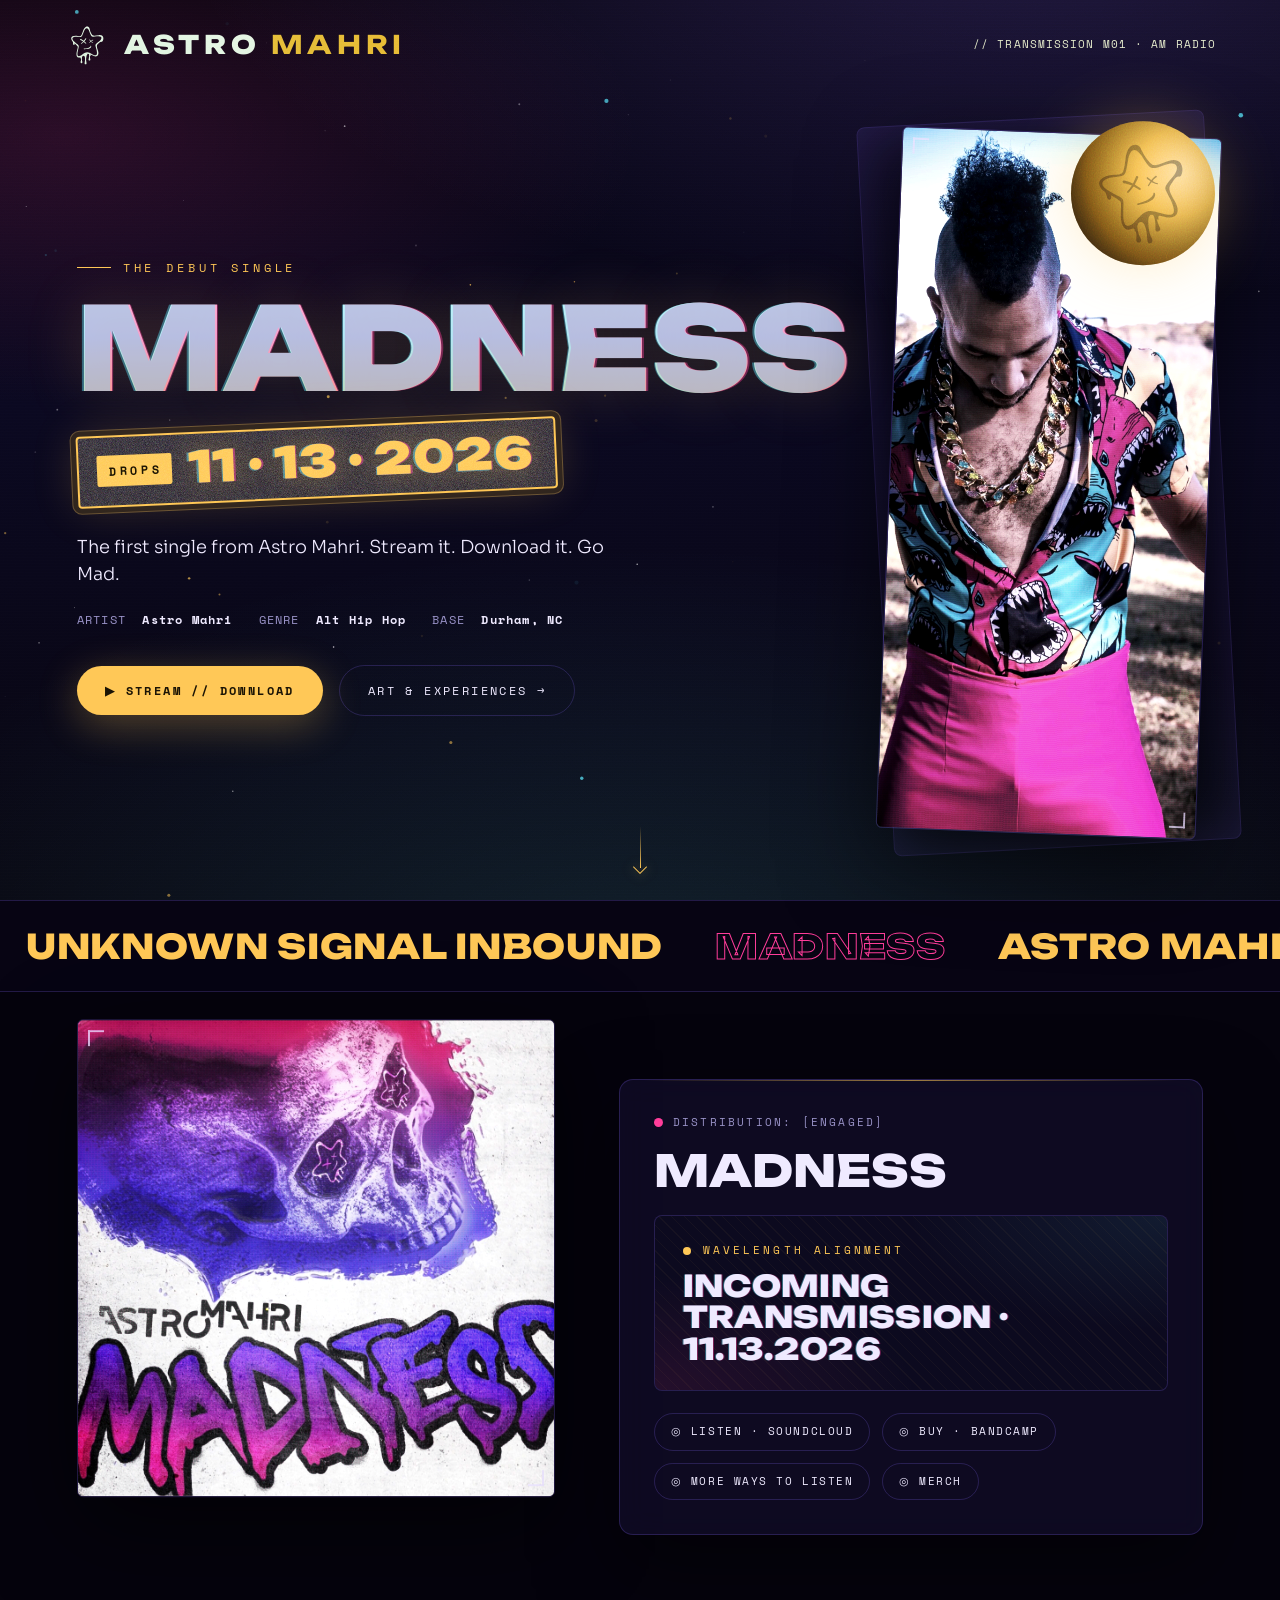
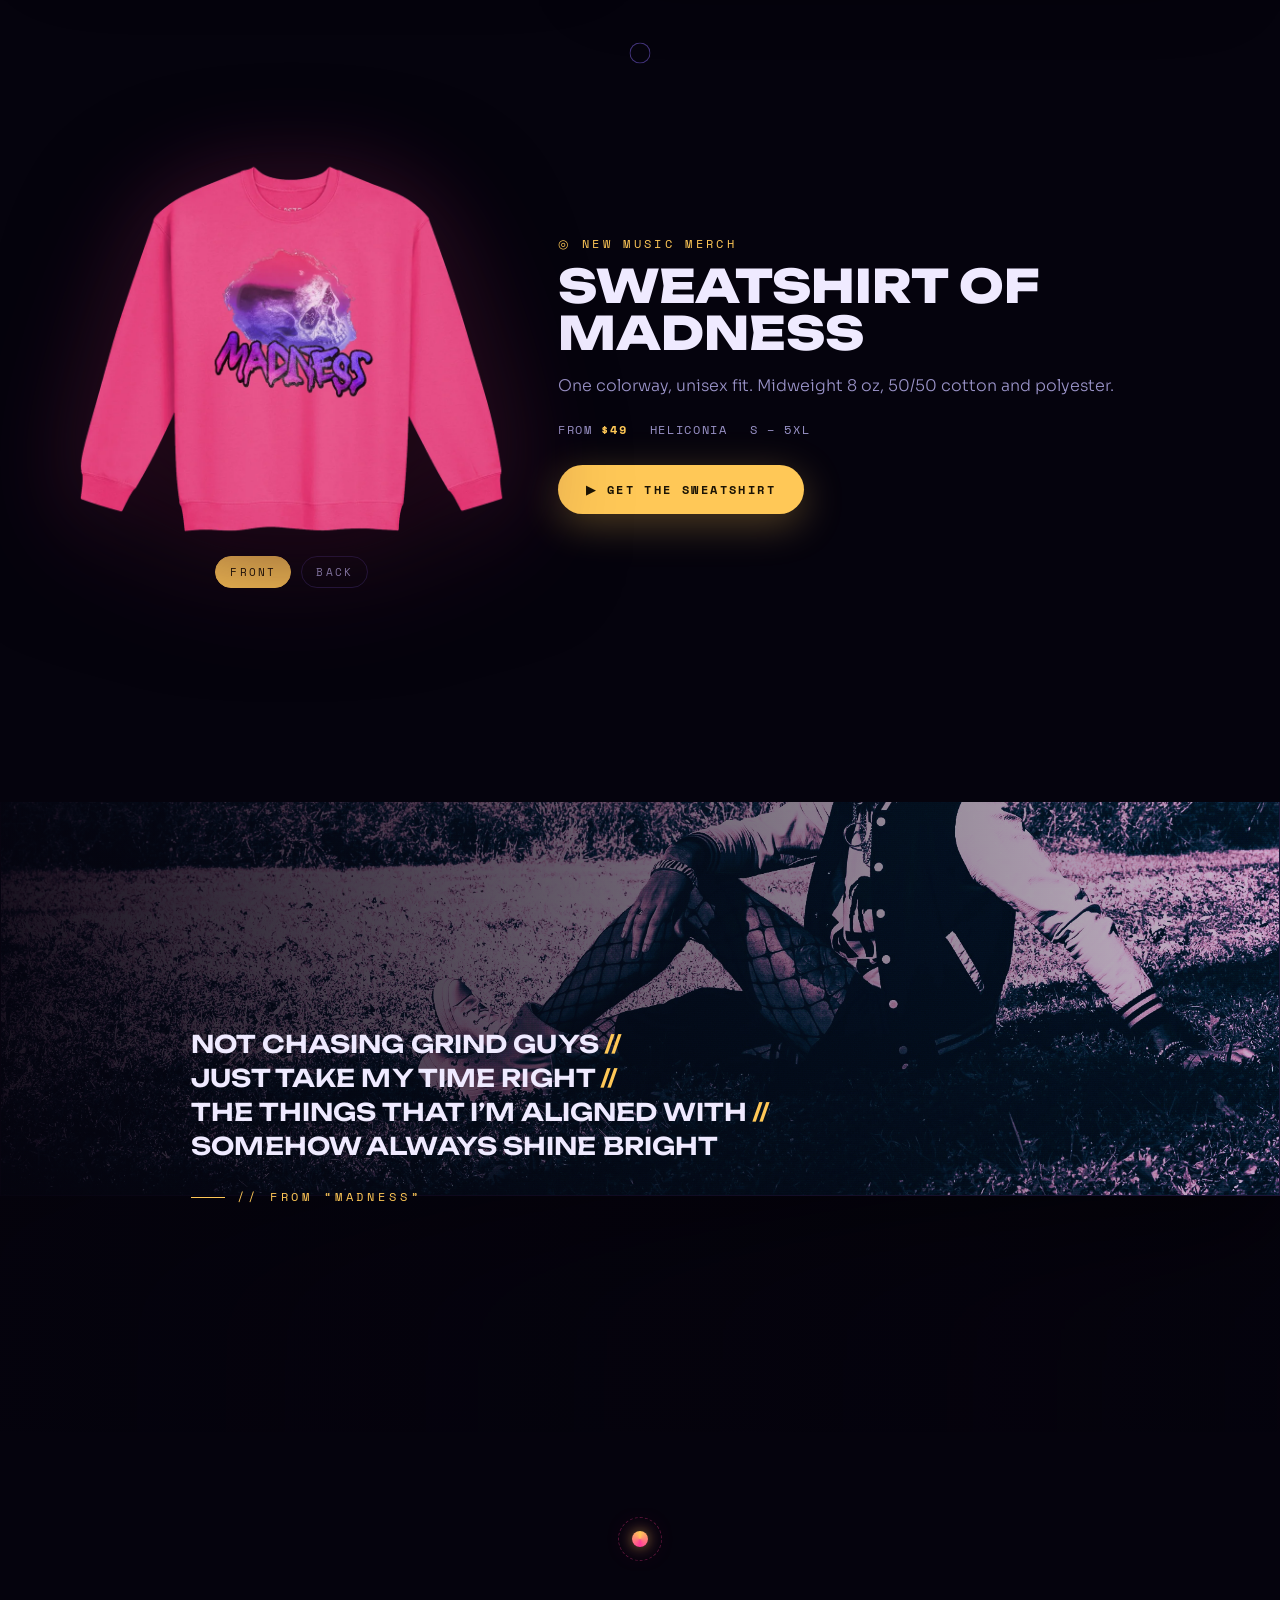
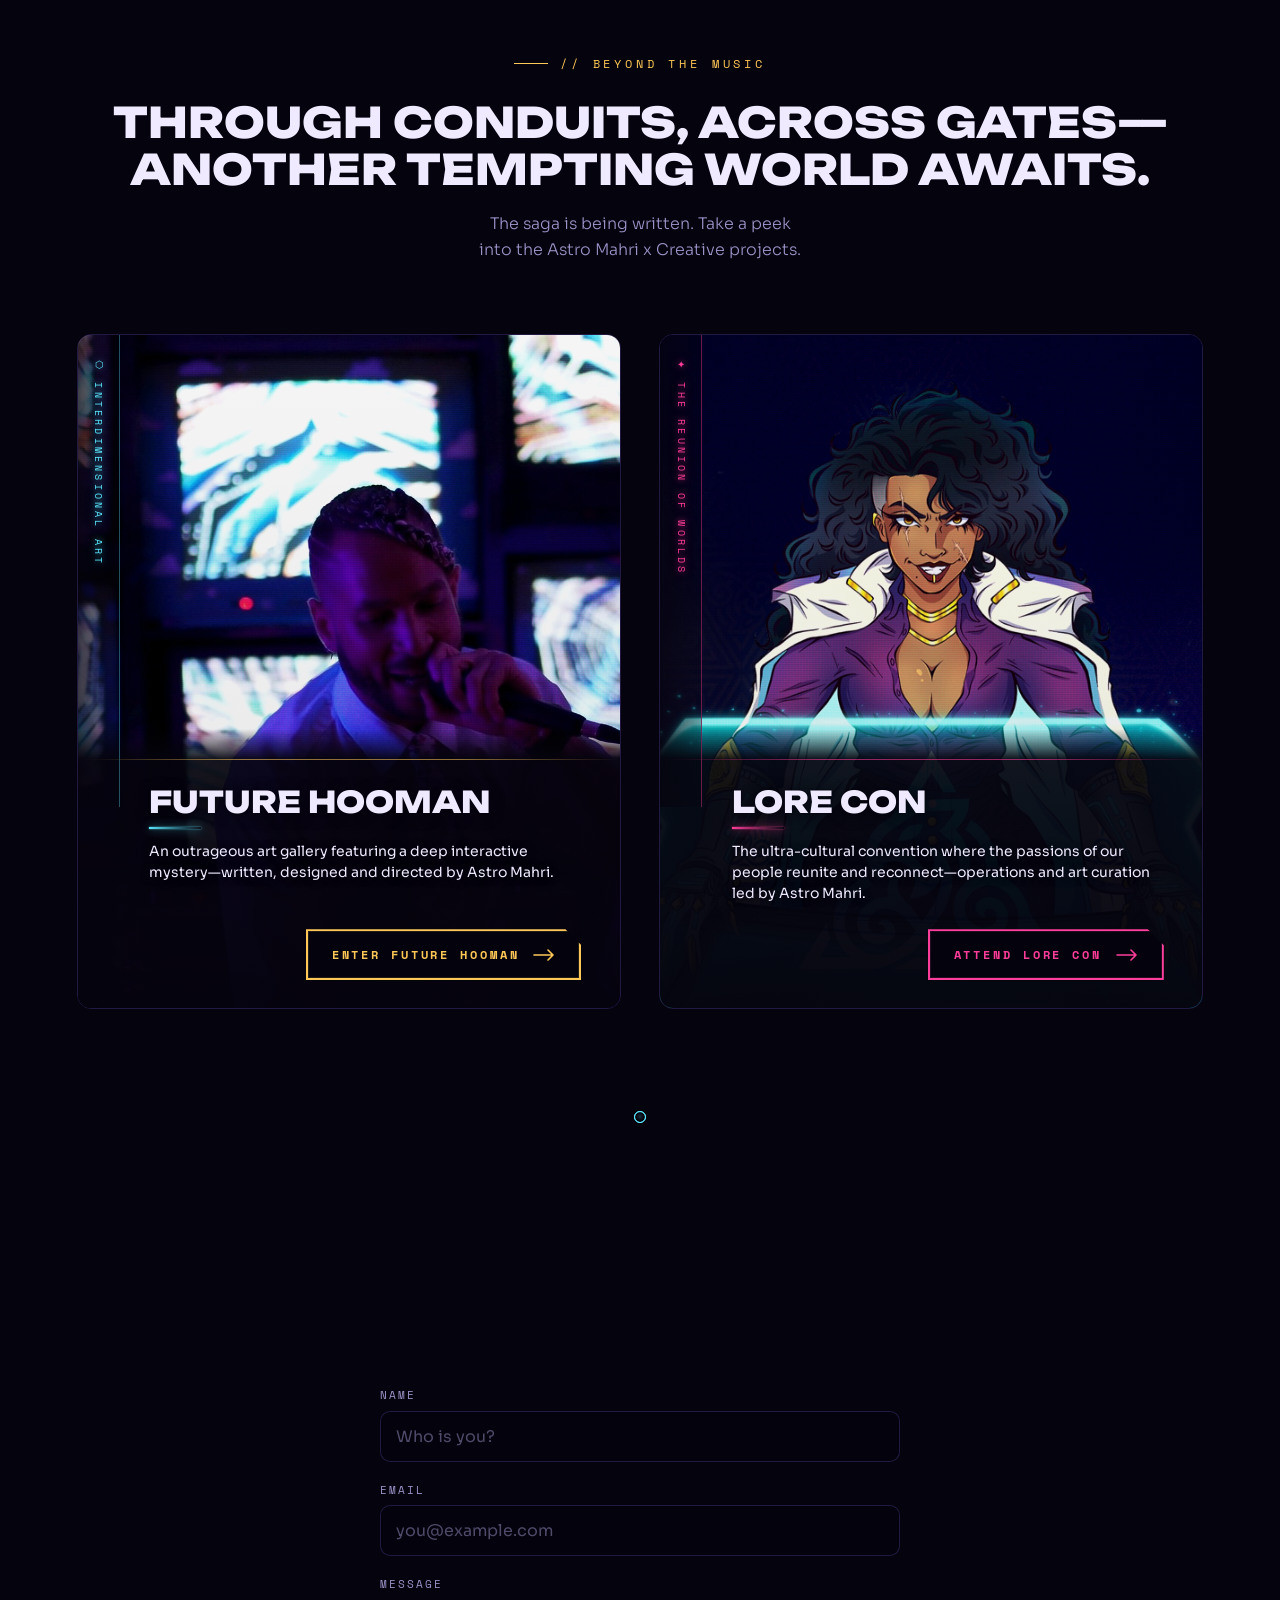
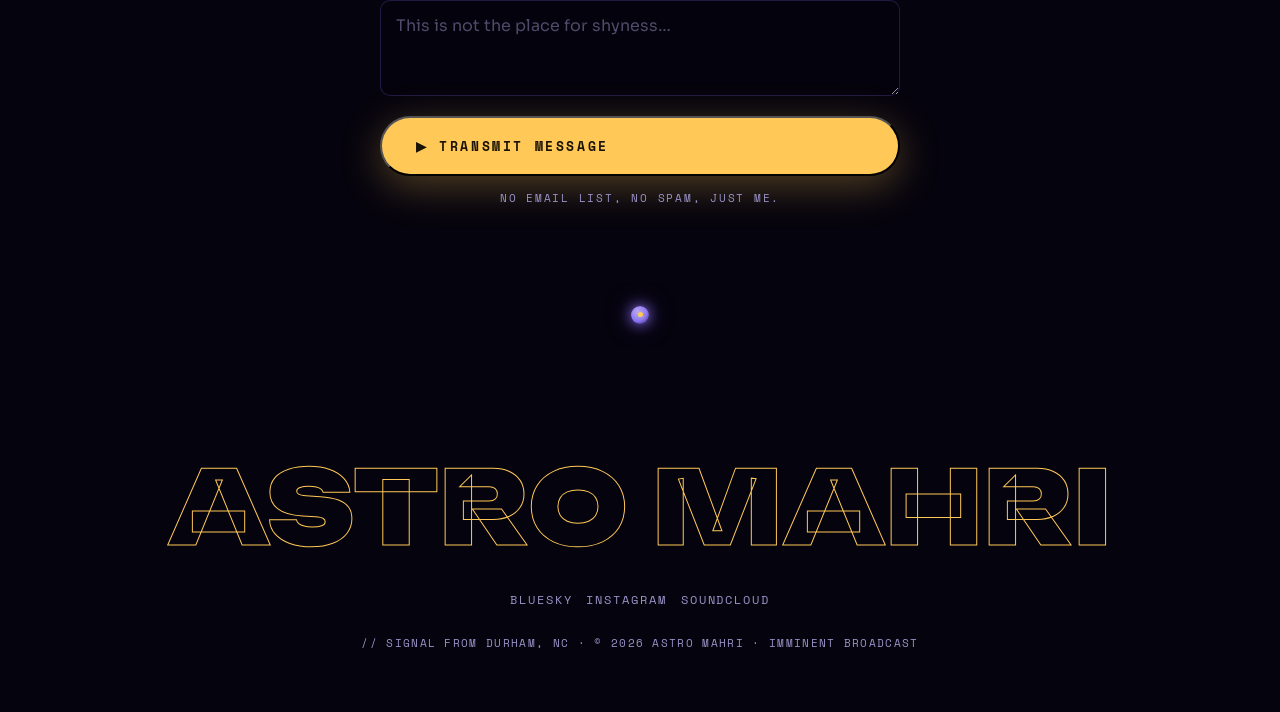
==== commit 8d661c57: "Size the merch shot to three quarters of the stacked column Stacked (900px and under), the shirt was" ====
--- a/index.html
+++ b/index.html
@@ -38,7 +38,7 @@
 <link href="https://fonts.googleapis.com/css2?family=Unbounded:wght@400;600;800;900&family=Space+Mono:wght@400;700&family=Sora:wght@300;400;600&display=swap" rel="stylesheet" />
 
 <!-- ?v= forces browsers to fetch a fresh copy; change it whenever styles.css or main.js changes -->
-<link rel="stylesheet" href="css/styles.css?v=2026-10-23" />
+<link rel="stylesheet" href="css/styles.css?v=2026-10-23b" />
 </head>
 <body>
 
--- a/css/styles.css
+++ b/css/styles.css
@@ -784,7 +784,10 @@
      console past the gutter on a 320px phone. */
   .release{grid-template-columns:minmax(0,1fr)}
   .merch{grid-template-columns:minmax(0,1fr);text-align:left}
-  .merch-art img{max-width:300px}
+  /* about three quarters of the stacked column. A flat 300px cap left the
+     shirt under half the column on a tablet; the 300px floor keeps it full
+     width on a phone, where 75% would shrink it */
+  .merch-art img{max-width:max(75%, 300px)}
   .portals{grid-template-columns:1fr}
   nav .nav-tag{display:none}
 }
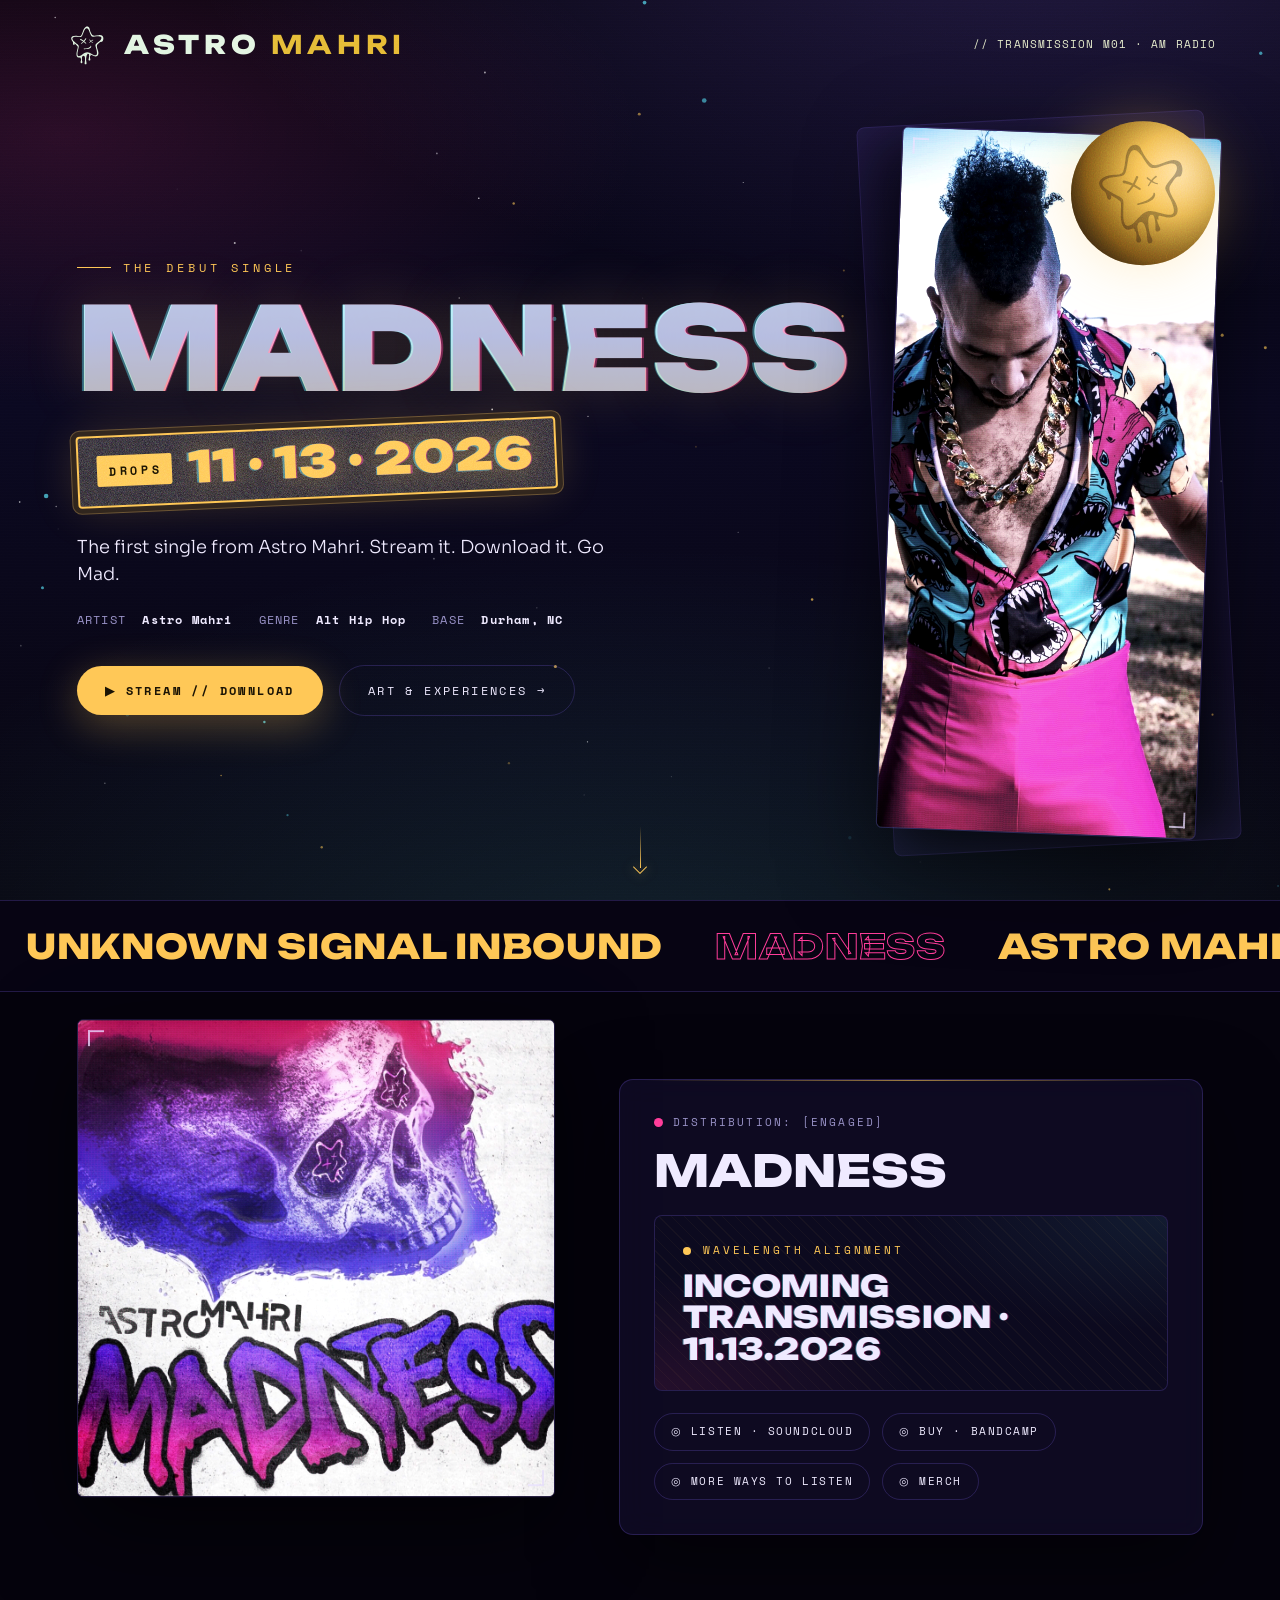
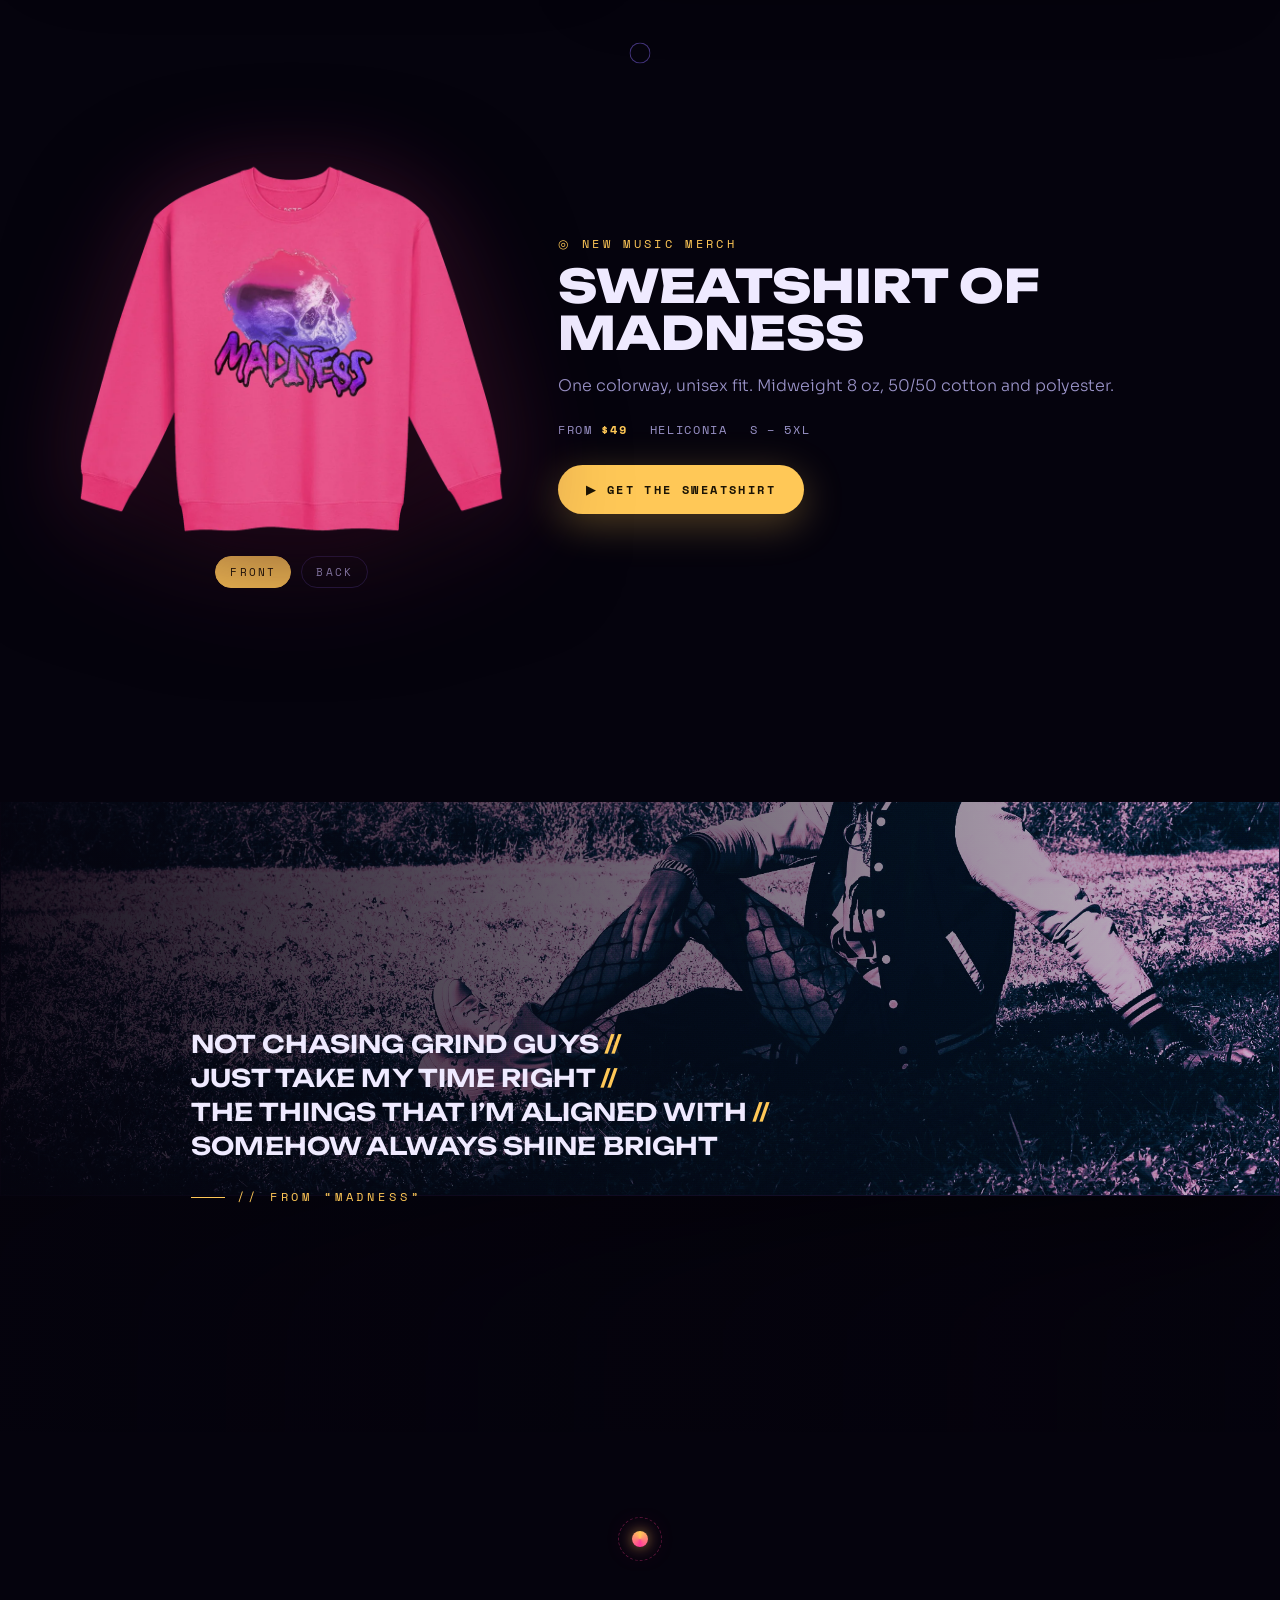
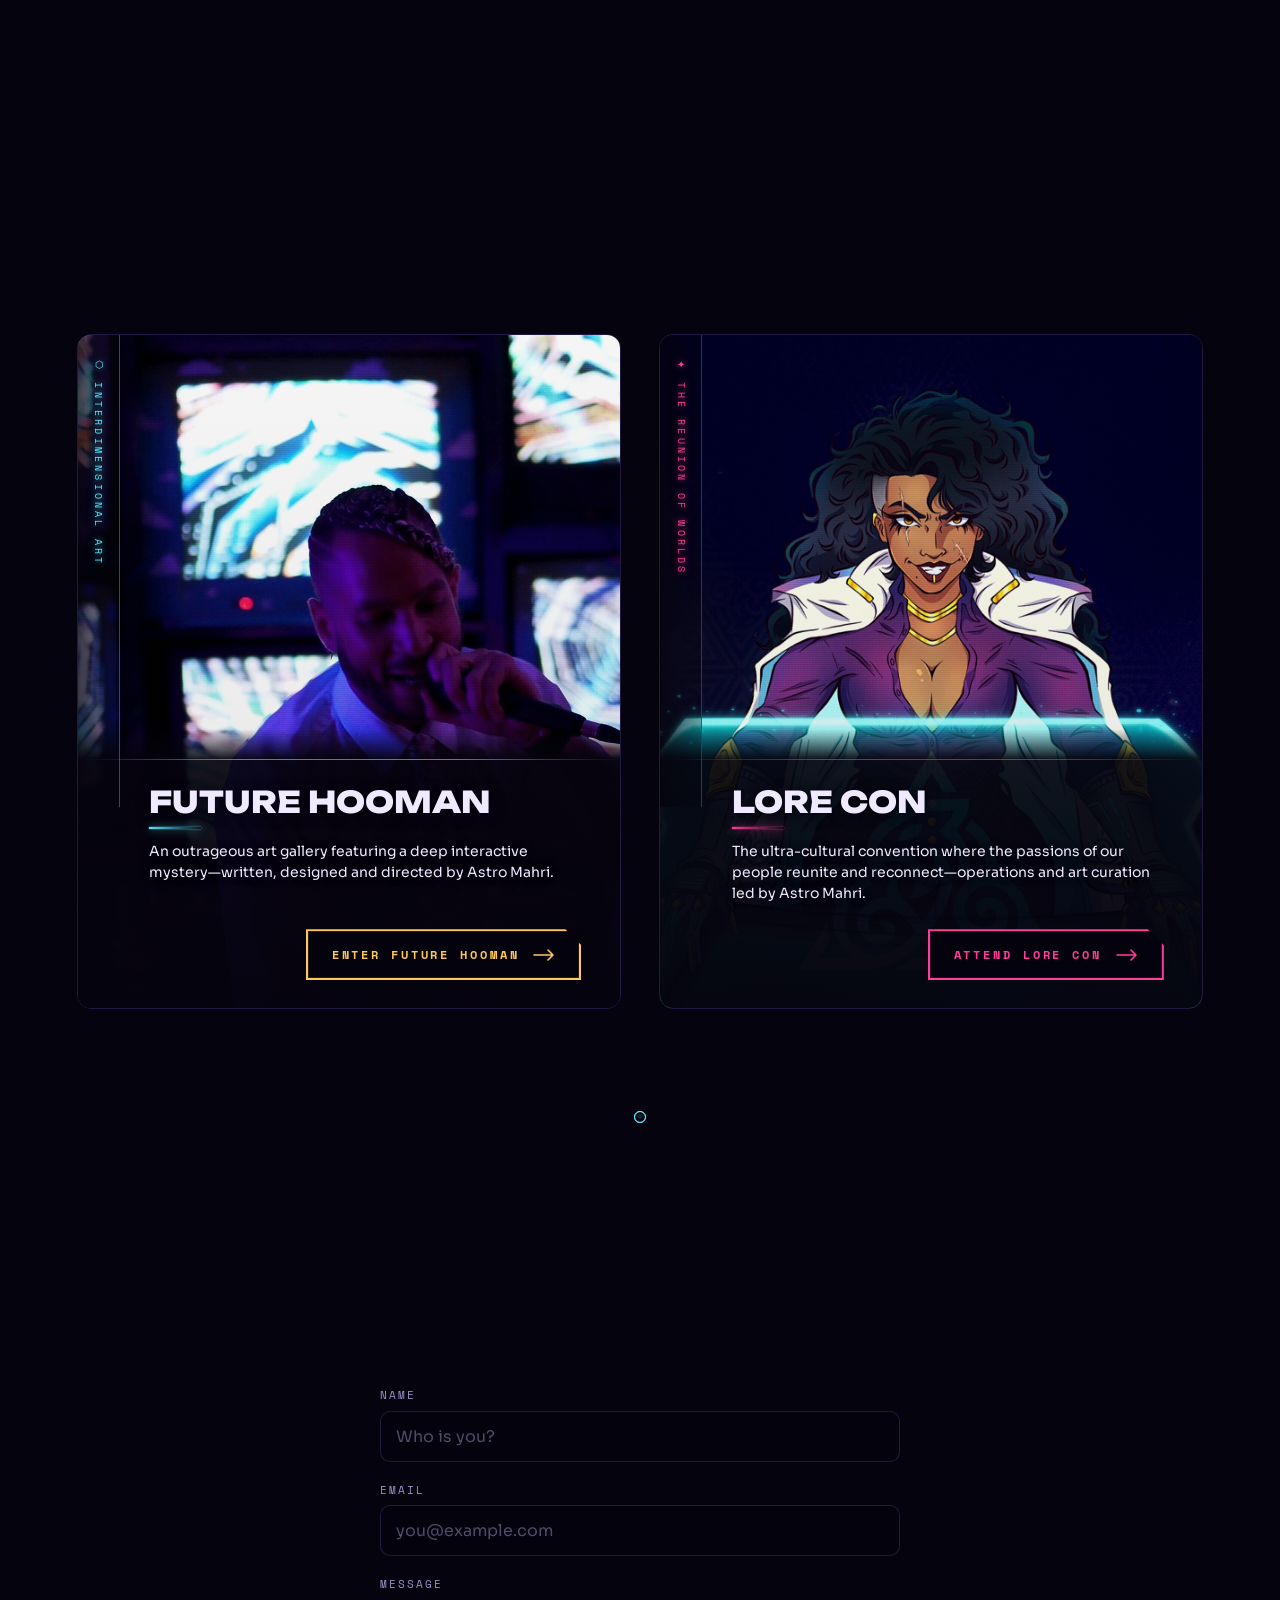
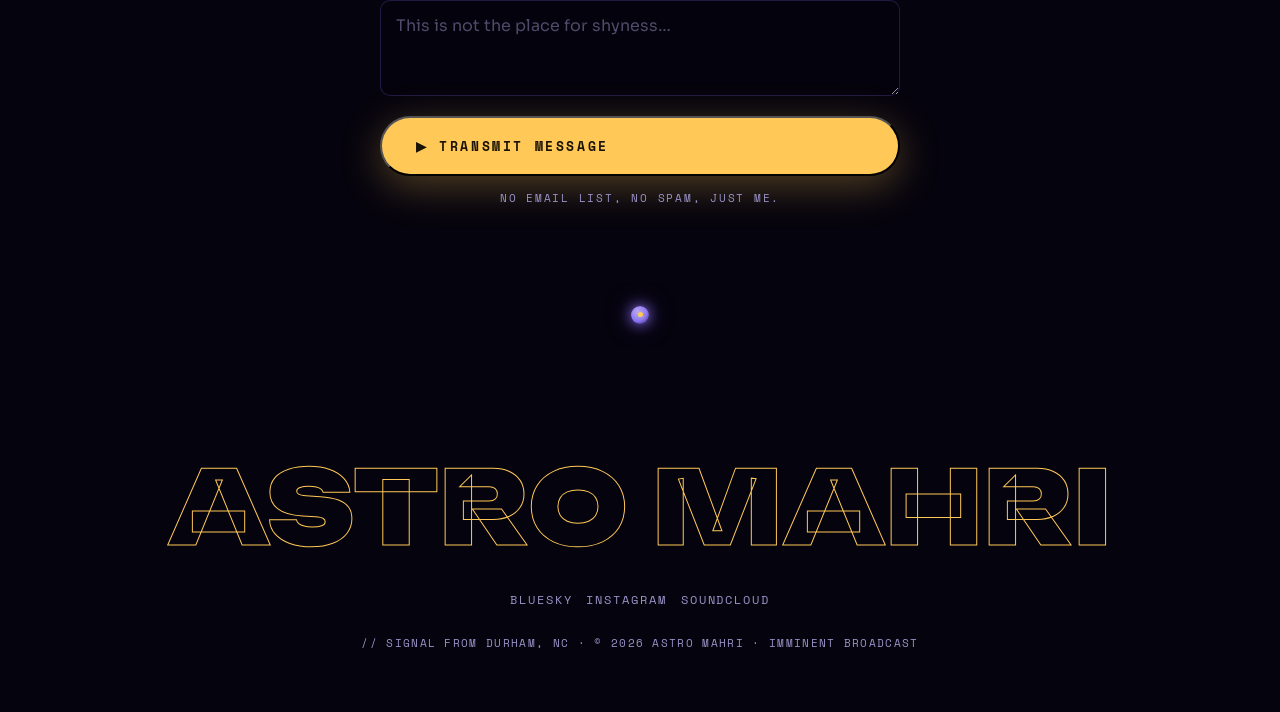
==== commit 20e2a666: "Square the hero portrait when the page stacks Below 1220px the portrait was a 5:8 frame sized from i" ====
--- a/index.html
+++ b/index.html
@@ -38,7 +38,7 @@
 <link href="https://fonts.googleapis.com/css2?family=Unbounded:wght@400;600;800;900&family=Space+Mono:wght@400;700&family=Sora:wght@300;400;600&display=swap" rel="stylesheet" />
 
 <!-- ?v= forces browsers to fetch a fresh copy; change it whenever styles.css or main.js changes -->
-<link rel="stylesheet" href="css/styles.css?v=2026-10-23b" />
+<link rel="stylesheet" href="css/styles.css?v=2026-10-23c" />
 </head>
 <body>
 
--- a/css/styles.css
+++ b/css/styles.css
@@ -756,12 +756,14 @@
   .hero{grid-template-columns:1fr;gap:24px;text-align:left}
   .hero-portrait{
     order:-1;margin-top:30px;
-    /* Sized from its height so the figure keeps a portrait proportion. The
-       old rule was height:60vh at the full column width, which at 880px made
-       a 790x480 letterbox and cropped his head out of the frame. */
-    height:min(60vh, 560px);
-    aspect-ratio:5 / 8;
-    width:auto;
+    /* Square when stacked, sized from its width: the column, capped at 560px,
+       and at 60vh so a short landscape screen still shows the title below
+       it. Width-led on purpose: a fixed height plus max-width breaks the
+       ratio on a narrow phone. The crop keeps the top of the photo (his
+       head), see the img rule below. */
+    width:min(100%, 560px, 60vh);
+    height:auto;
+    aspect-ratio:1 / 1;
     /* the 320px floor is a two-column concern; here it overflowed the page
        on phones narrower than about 420px */
     min-width:0;
@@ -771,6 +773,8 @@
        a phone it fills the column, so this does nothing there. */
     margin-inline:auto;
   }
+  /* the photo is a tall portrait, so a square frame crops it: keep the top */
+  .hero-portrait .photo img{object-position:center top}
   /* The cue is pinned 28px above the bottom of the first screen. Stacked,
      the portrait fills that screen and the title and track info land on
      top of the cue, so hide it; the portrait cut off at the fold already
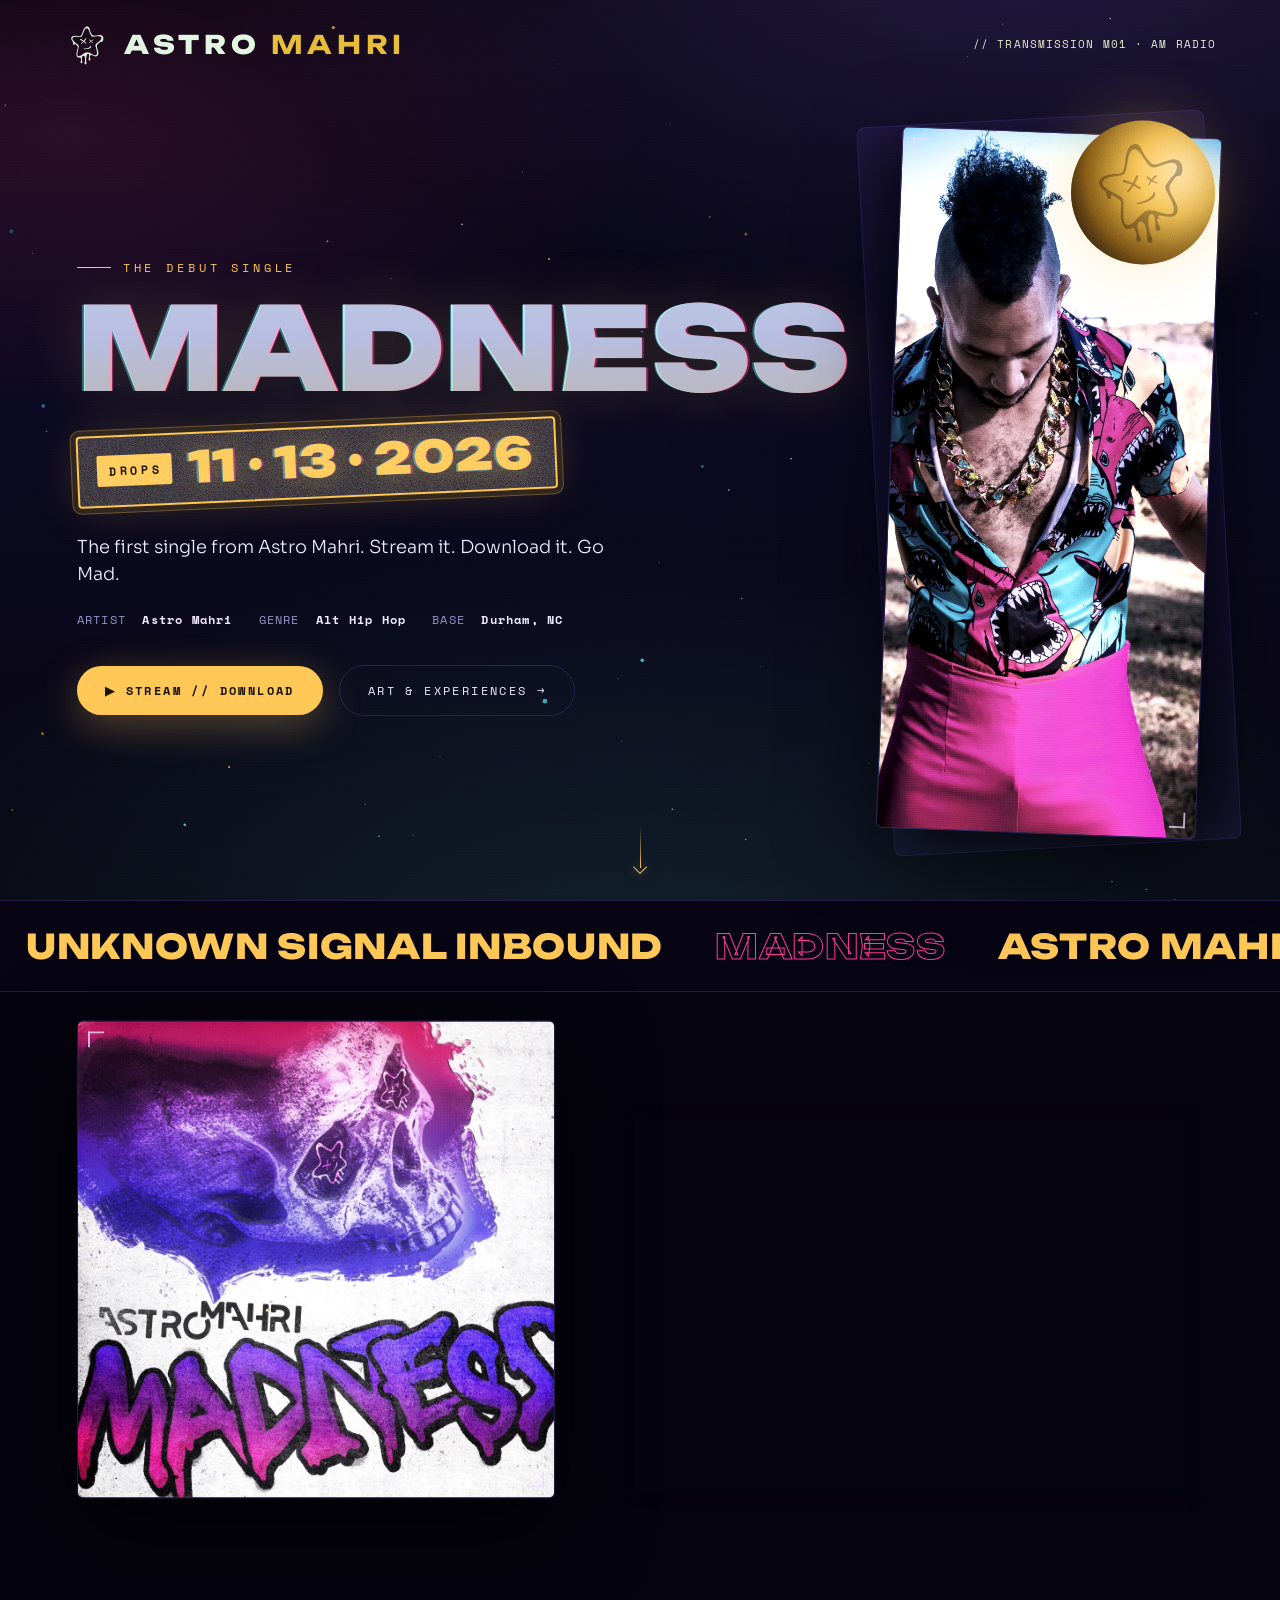
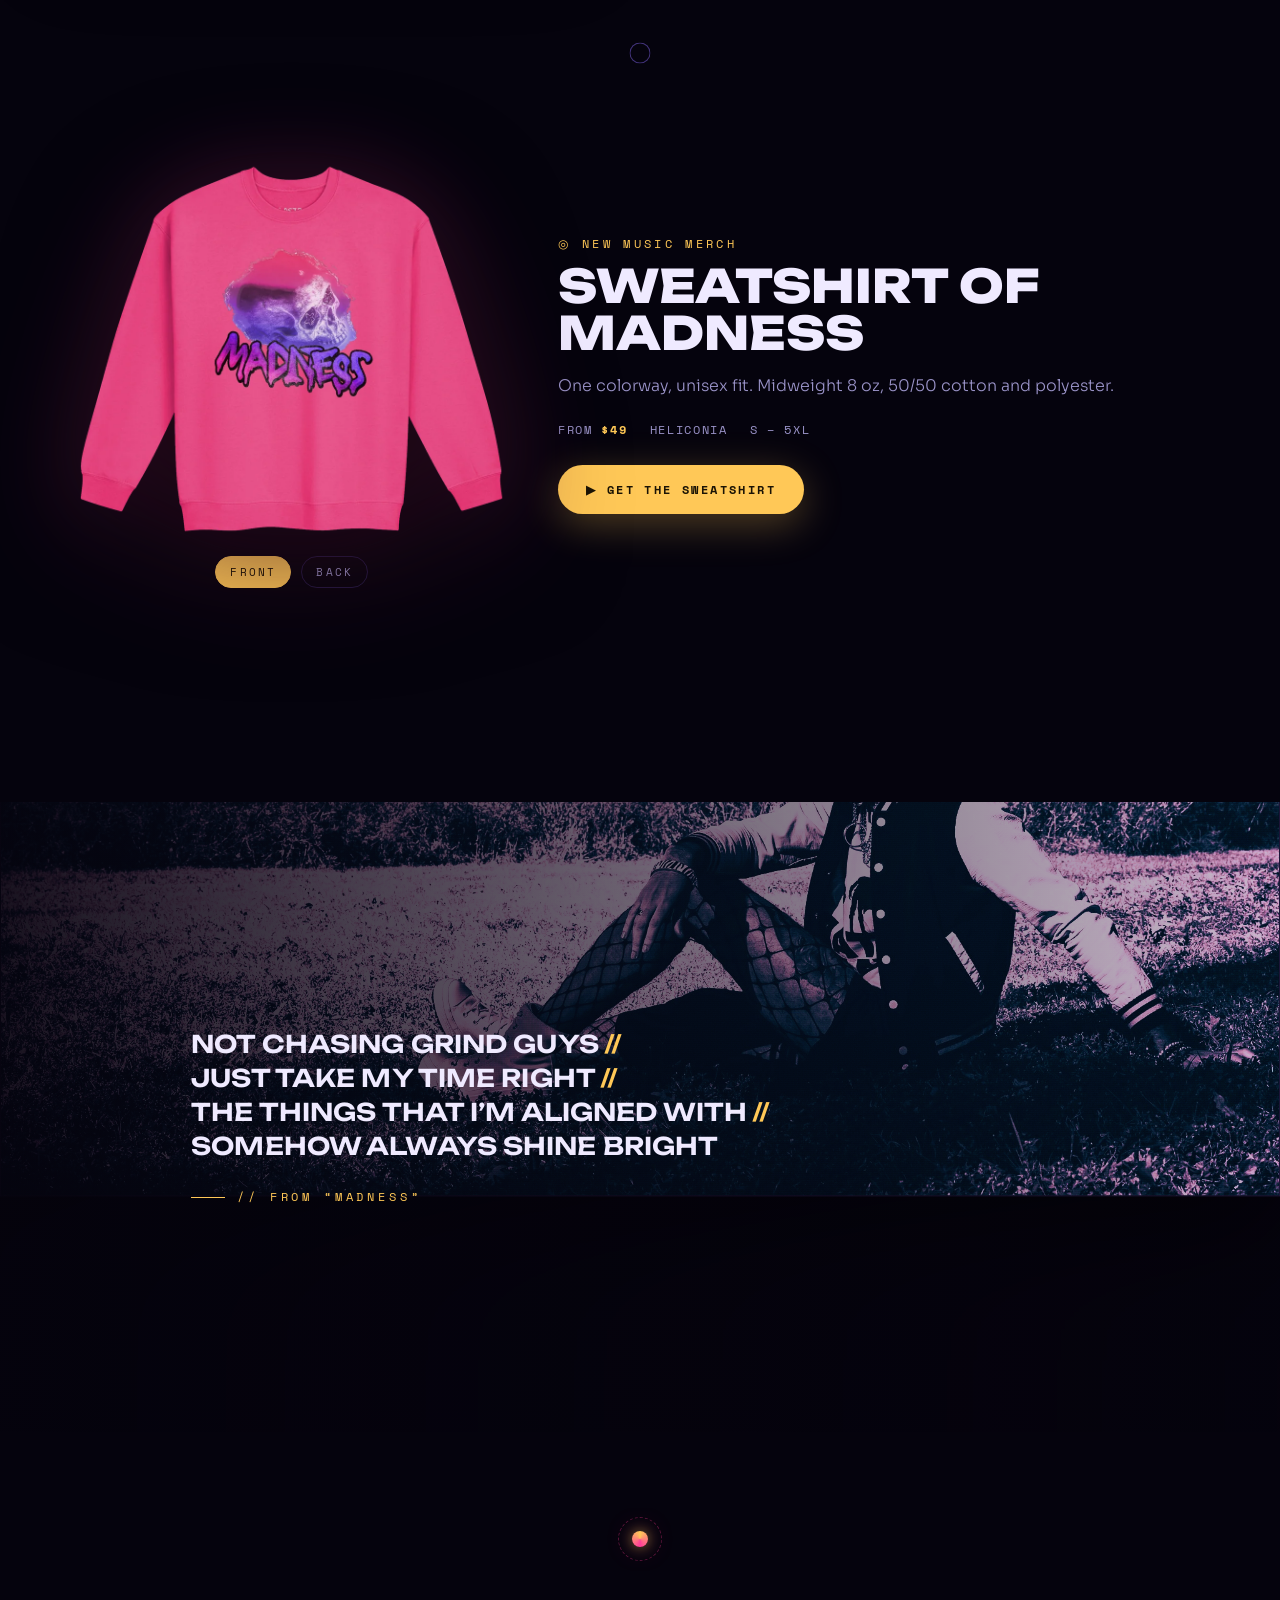
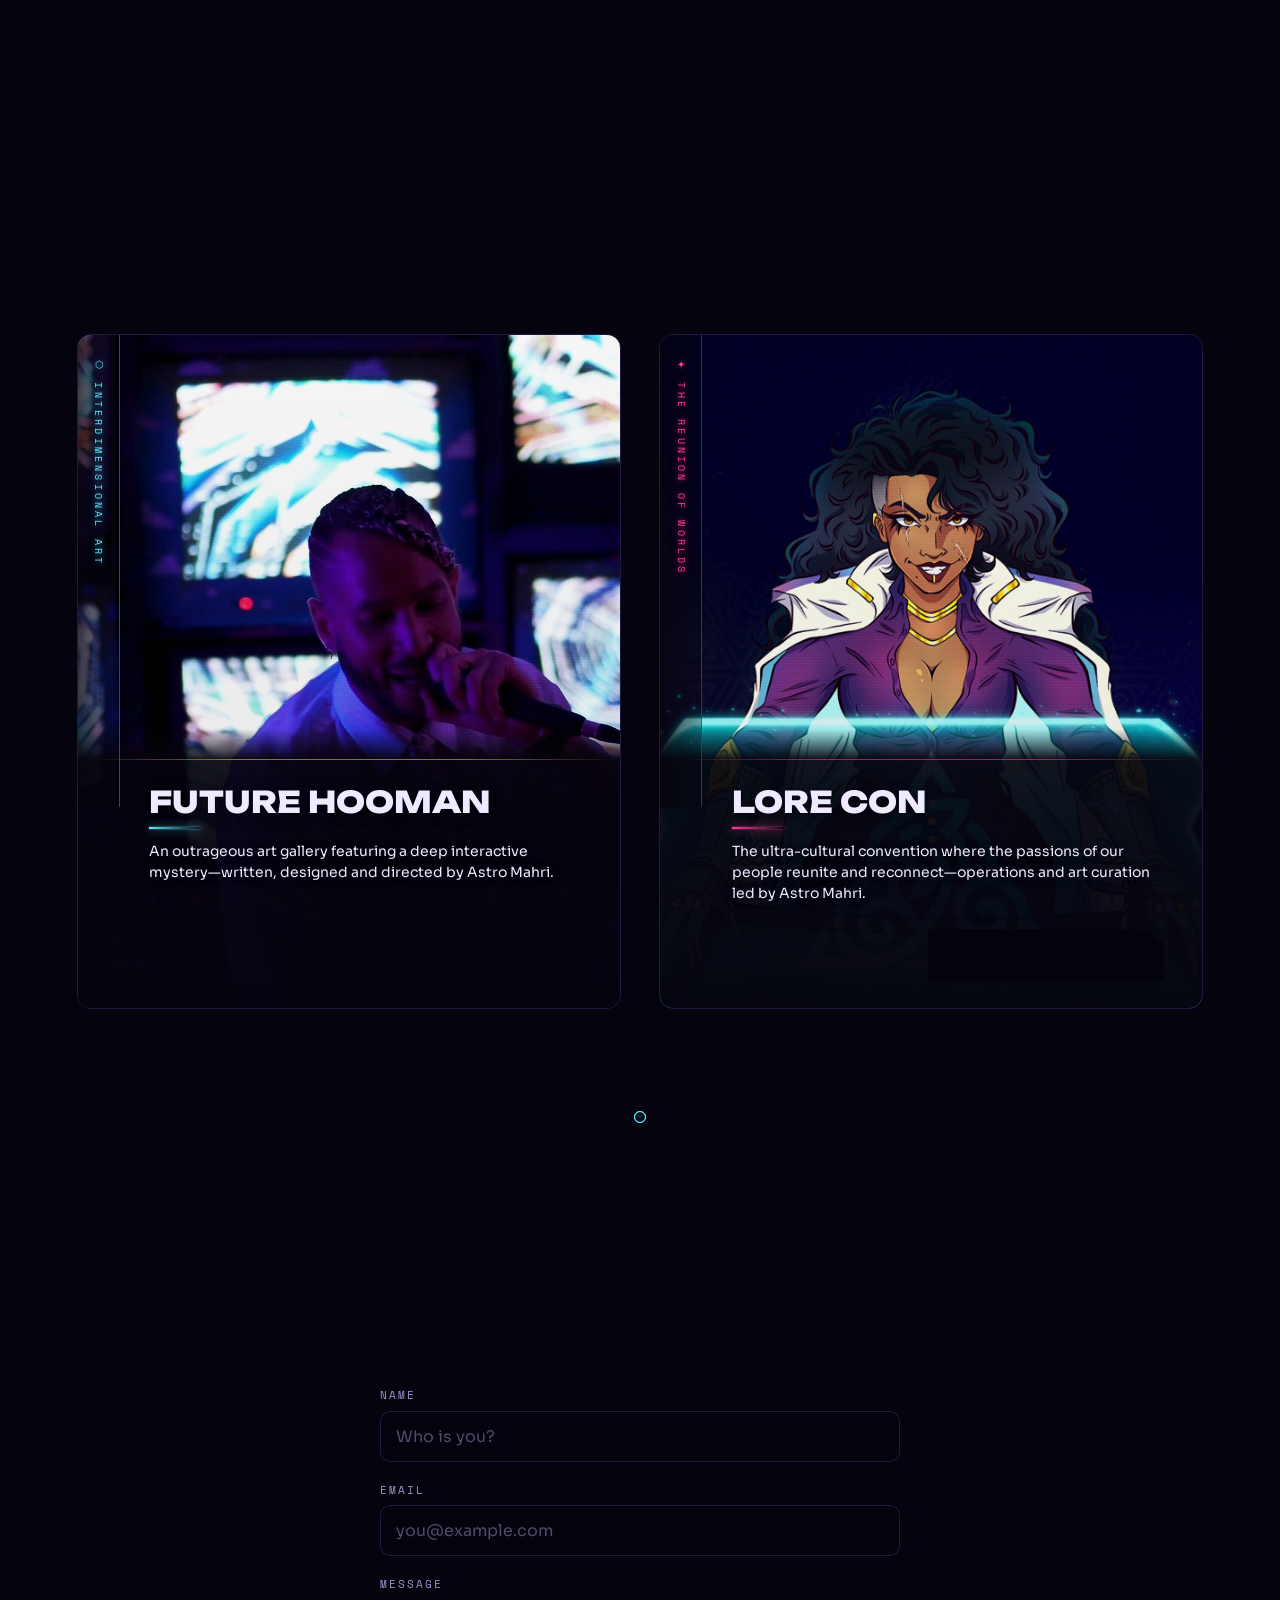
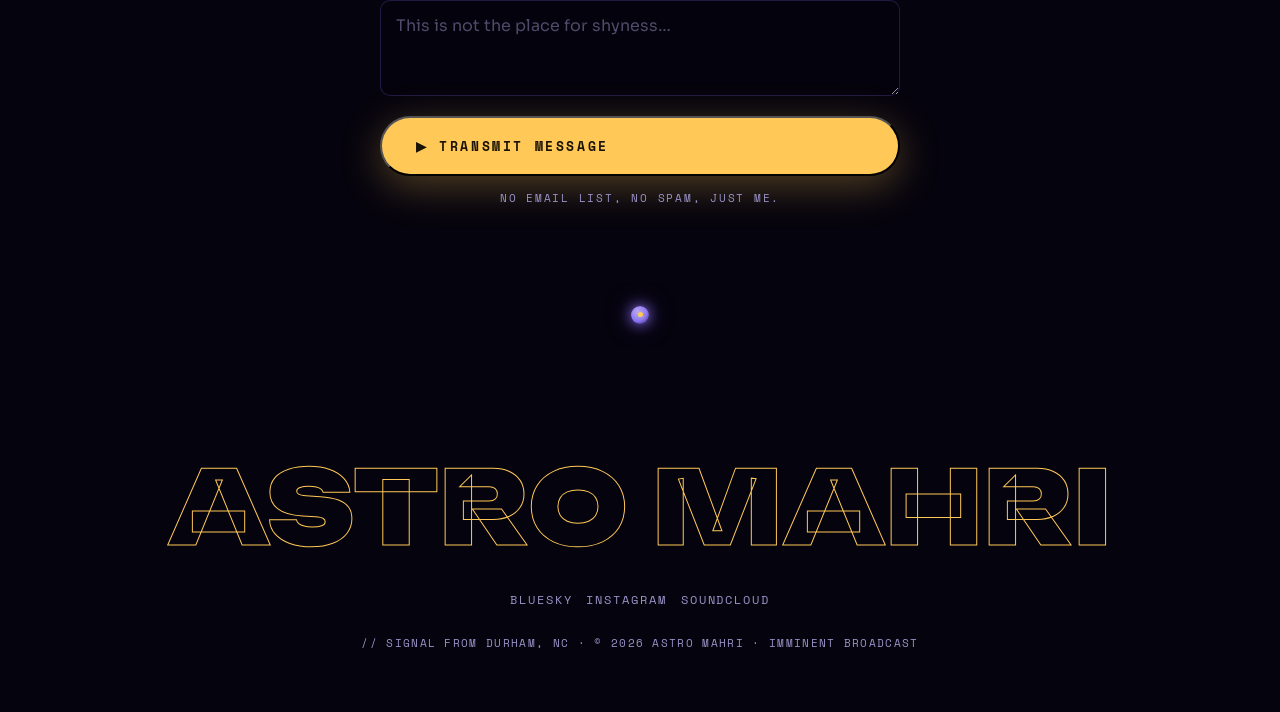
==== commit c1e5d0d3: "Cut the player console to Listen, Download, Merch The console had five chips, some named for a store" ====
--- a/index.html
+++ b/index.html
@@ -134,14 +134,11 @@
     </div>
 
     <div class="console-foot">
-      <a class="chip" href="https://soundcloud.com/astromahri" target="_blank" rel="noopener">&#9678; Listen &middot; SoundCloud</a>
-      <a class="chip" href="https://astromahri.bandcamp.com/" target="_blank" rel="noopener">&#9678; Buy &middot; Bandcamp</a>
-      <!-- Every other platform lives on /madness/, so its links are kept in one place -->
-      <a class="chip" href="/madness/">&#9678; More ways to listen</a>
-      <!-- Free-DL chip pending — swap DROP_URL for the Premierely gate URL on drop day. The gate
-           runs on your own domain, so the label names no service on purpose:
-      <a class="chip" href="DROP_URL" target="_blank" rel="noopener">&#9678; Free Download</a>
-      -->
+      <!-- Three buttons, no store names. Listen goes to /madness/, which holds
+           every store link, so these never need a per-store update. Swap the
+           Bandcamp link for the Madness track page once it exists. -->
+      <a class="chip" href="/madness/">&#9678; Listen</a>
+      <a class="chip" href="https://astromahri.bandcamp.com/" target="_blank" rel="noopener">&#9678; Download</a>
       <a class="chip" href="https://astro-mahri-shop.fourthwall.com/products/sweatshirt-of-madness" target="_blank" rel="noopener">&#9678; Merch</a>
     </div>
   </div>
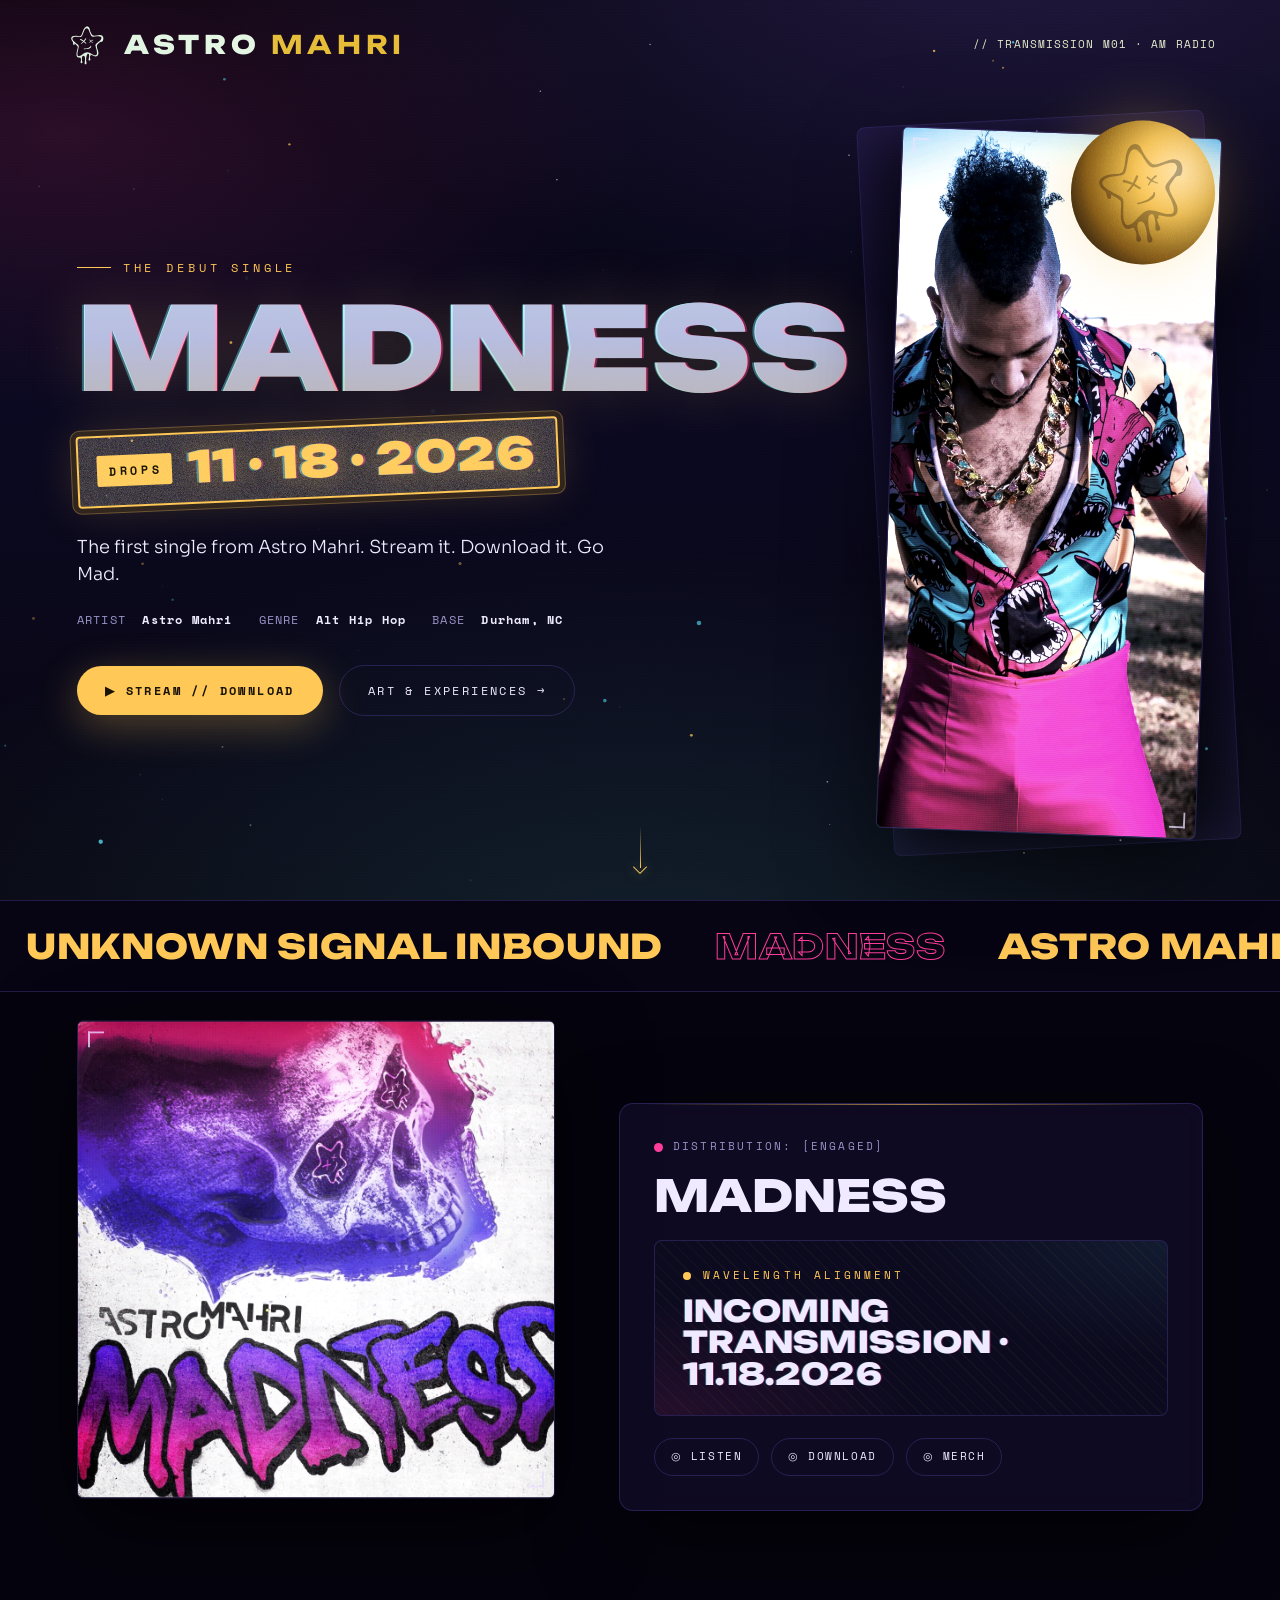
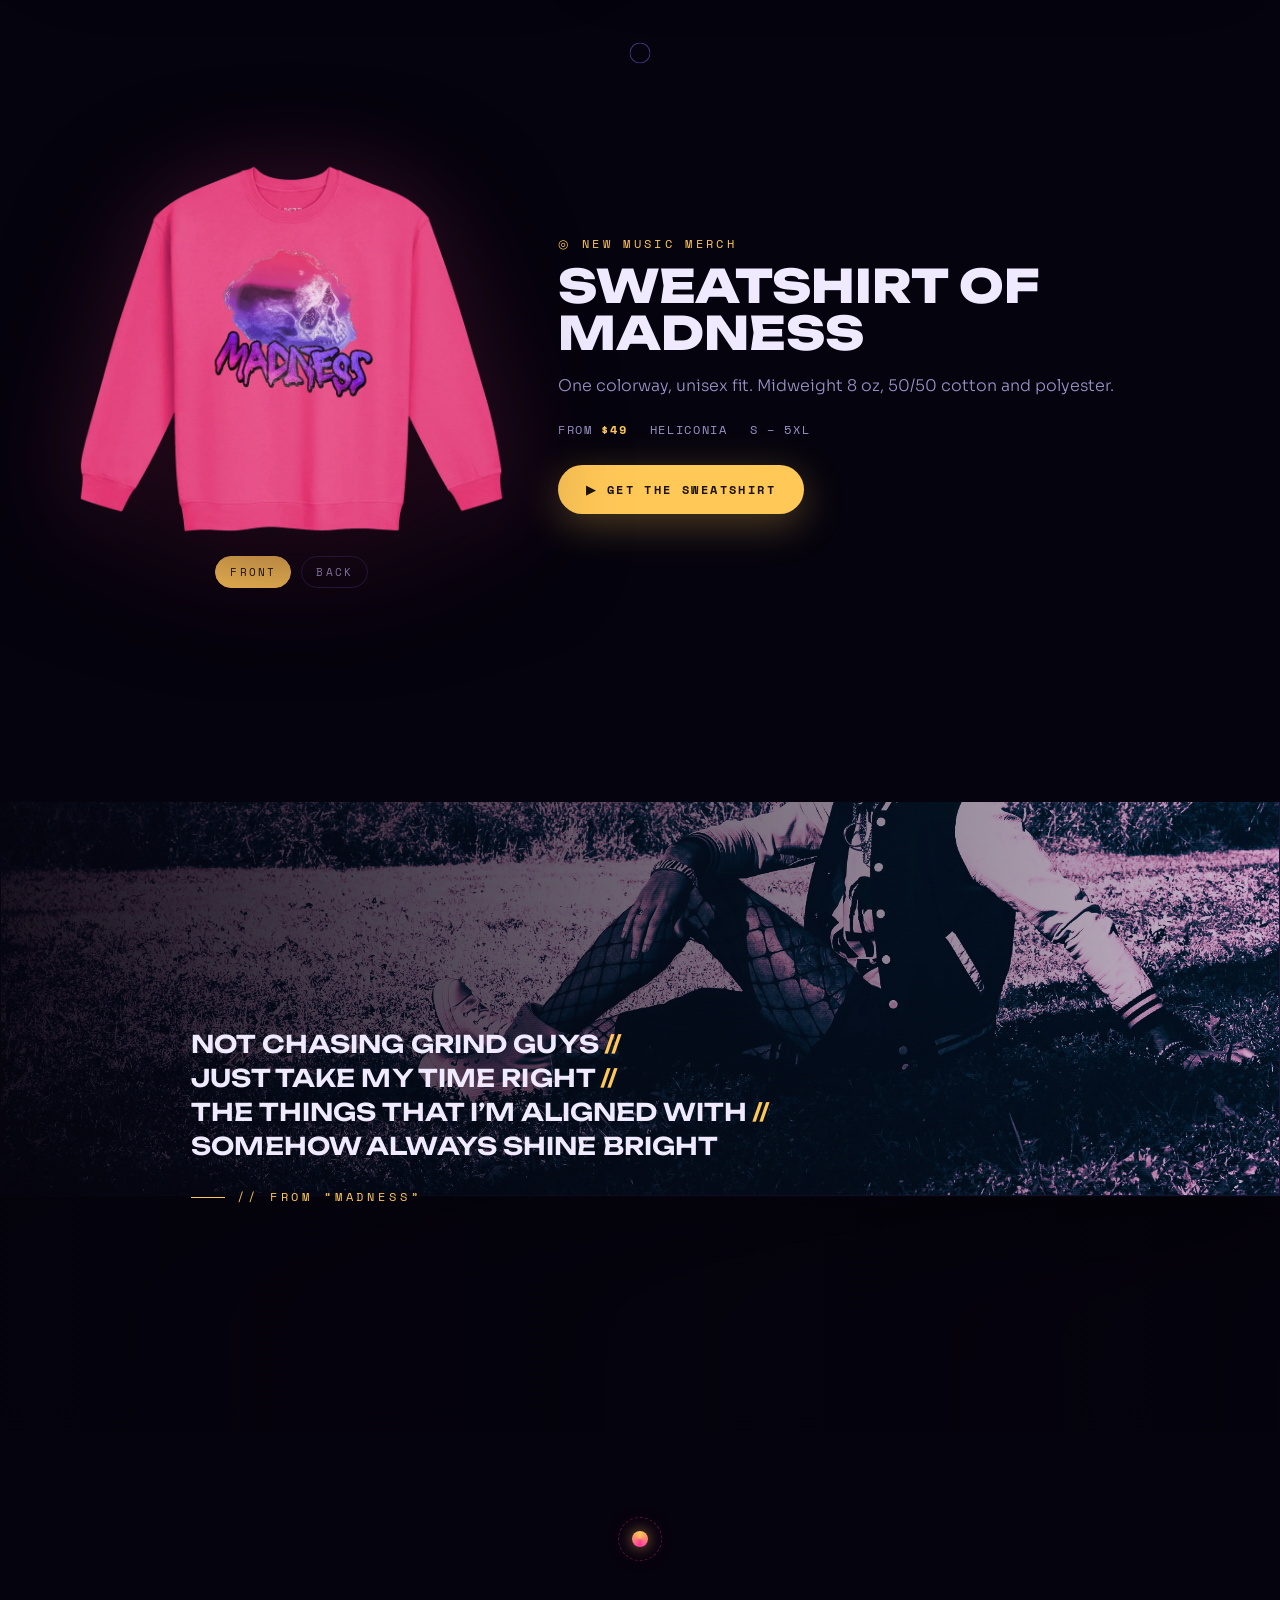
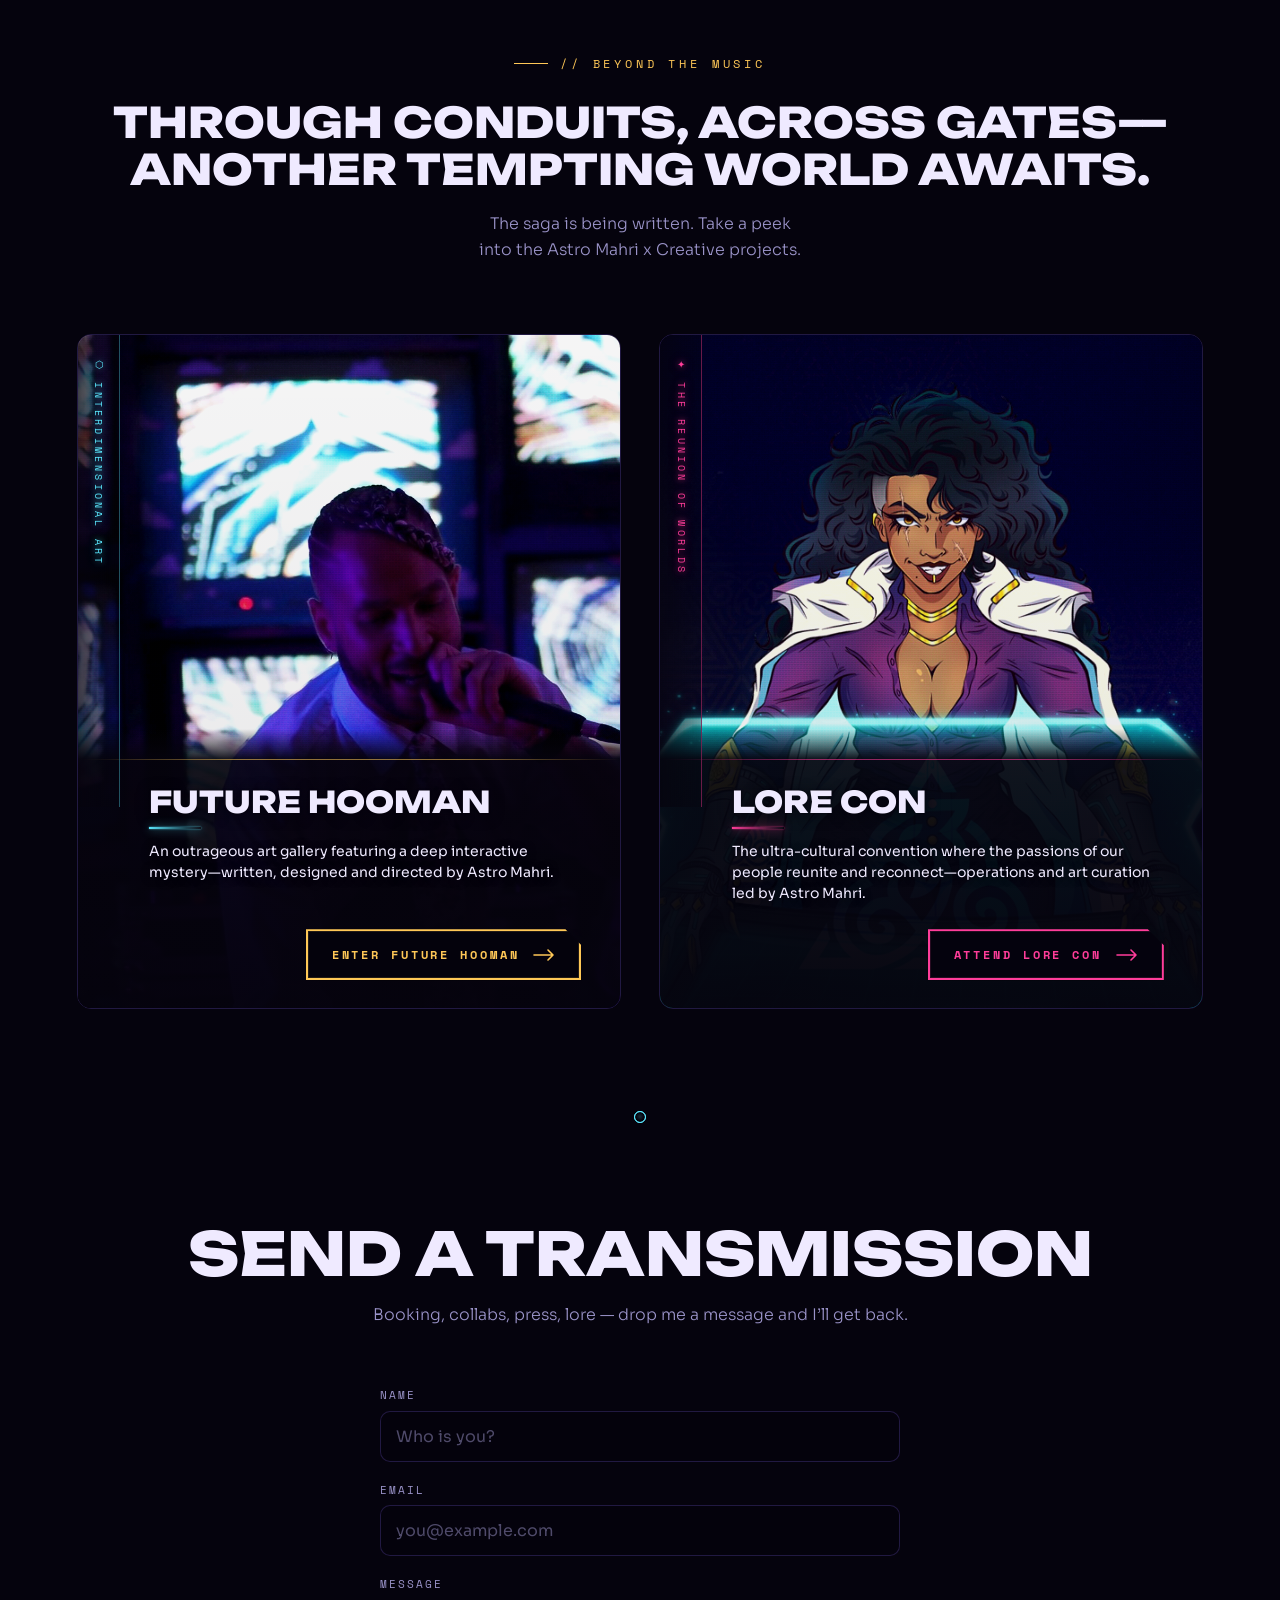
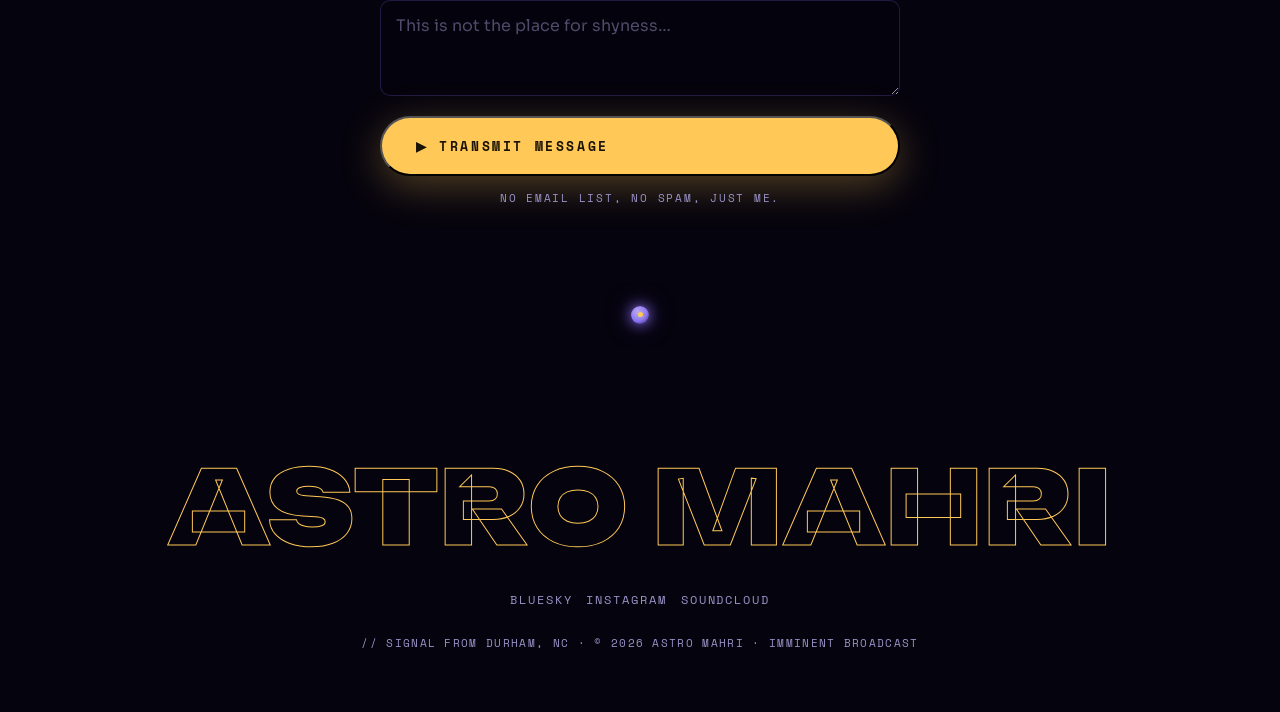
==== commit 805515e8: "Move the Madness release date to Nov 18, 2026 The date is final. Every mention moves from 11.13 to 1" ====
--- a/index.html
+++ b/index.html
@@ -17,7 +17,7 @@
 
 <!-- Open Graph / social preview -->
 <meta property="og:title" content="ASTRO MAHRI x CREATIVE // MUSIC + ART + EXPERIENCES" />
-<meta property="og:description" content="ALT HIP HOP TRANSMISSION INCOMING // 11.13.2026 Debut Single Release ‘MADNESS’ // Stream + Download" />
+<meta property="og:description" content="ALT HIP HOP TRANSMISSION INCOMING // 11.18.2026 Debut Single Release ‘MADNESS’ // Stream + Download" />
 <meta property="og:type" content="music.song" />
 <meta property="og:url" content="https://astromahri.com/" />
 <meta property="og:image" content="https://astromahri.com/assets/images/cover-art.jpg" />
@@ -68,7 +68,7 @@
          the news rather than one more spec. -->
     <div class="drop-stamp">
       <span class="drop-stamp-label">Drops</span>
-      <span class="drop-stamp-date">11 &middot; 13 &middot; 2026</span> <!-- [SWAP-TEXT] release date -->
+      <span class="drop-stamp-date">11 &middot; 18 &middot; 2026</span> <!-- [SWAP-TEXT] release date -->
     </div>
     <p class="hero-statement">The first single from Astro Mahri. Stream it. Download it. Go Mad.</p>
     <div class="track-meta">
@@ -123,7 +123,7 @@
            ============================================================ -->
       <div class="sc-placard" role="status" aria-label="SoundCloud player will appear when the track drops">
         <div class="sc-placard-label"><span class="dot"></span>Wavelength Alignment</div>
-        <div class="sc-placard-text">Incoming transmission &middot; 11.13.2026</div>
+        <div class="sc-placard-text">Incoming transmission &middot; 11.18.2026</div>
       </div>
       <!--
       <iframe
